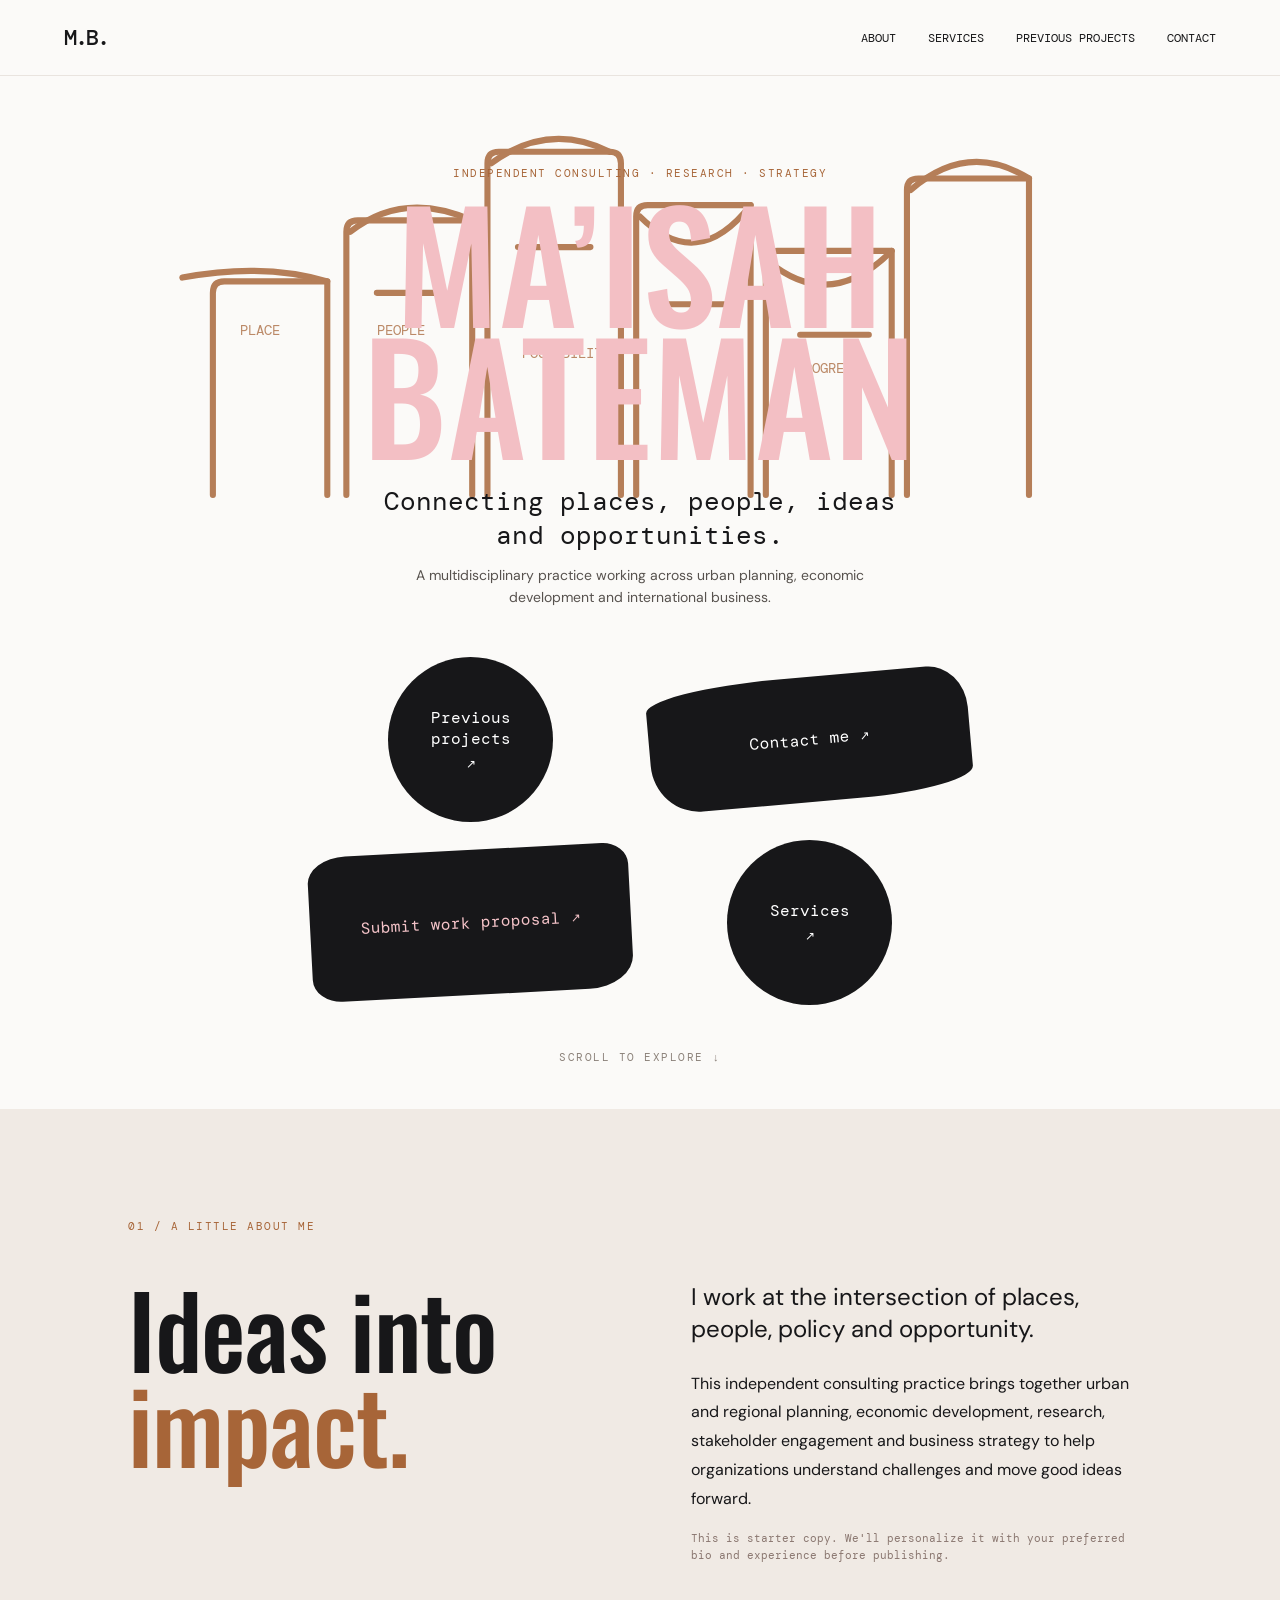
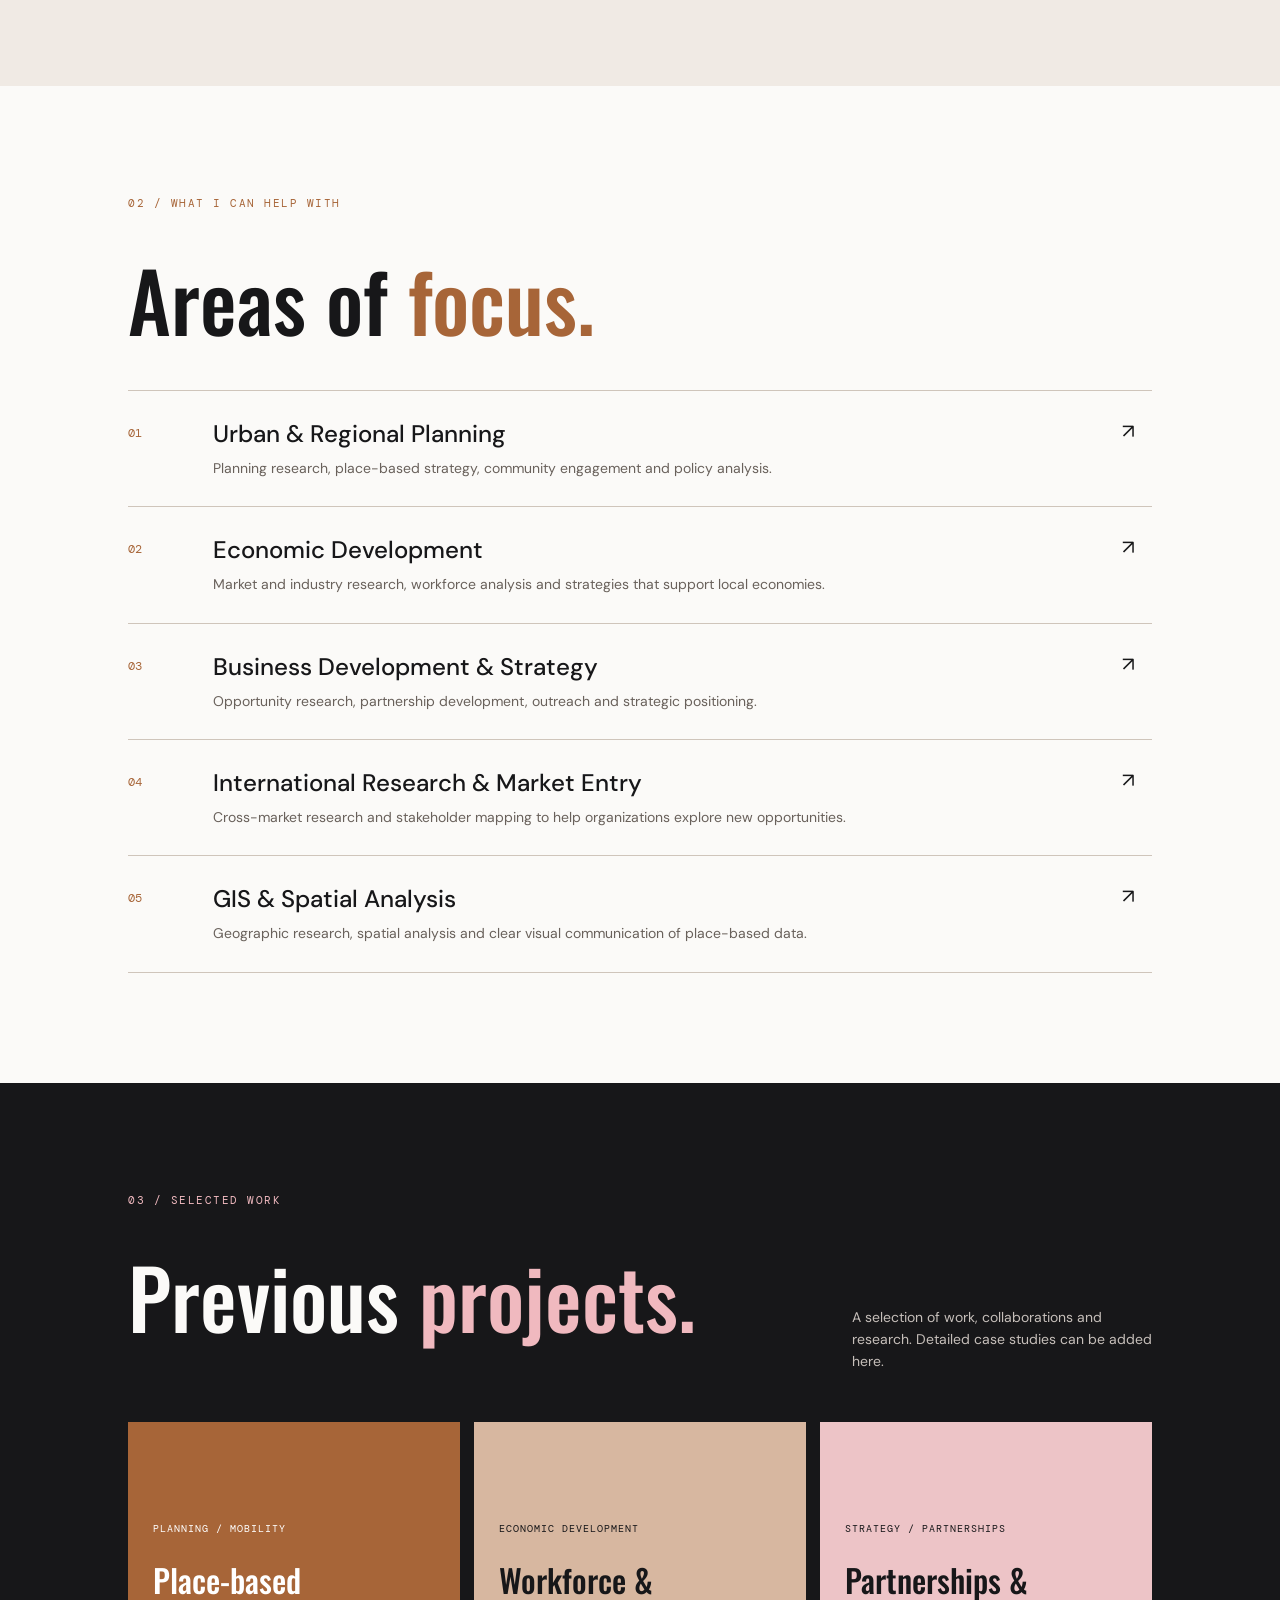
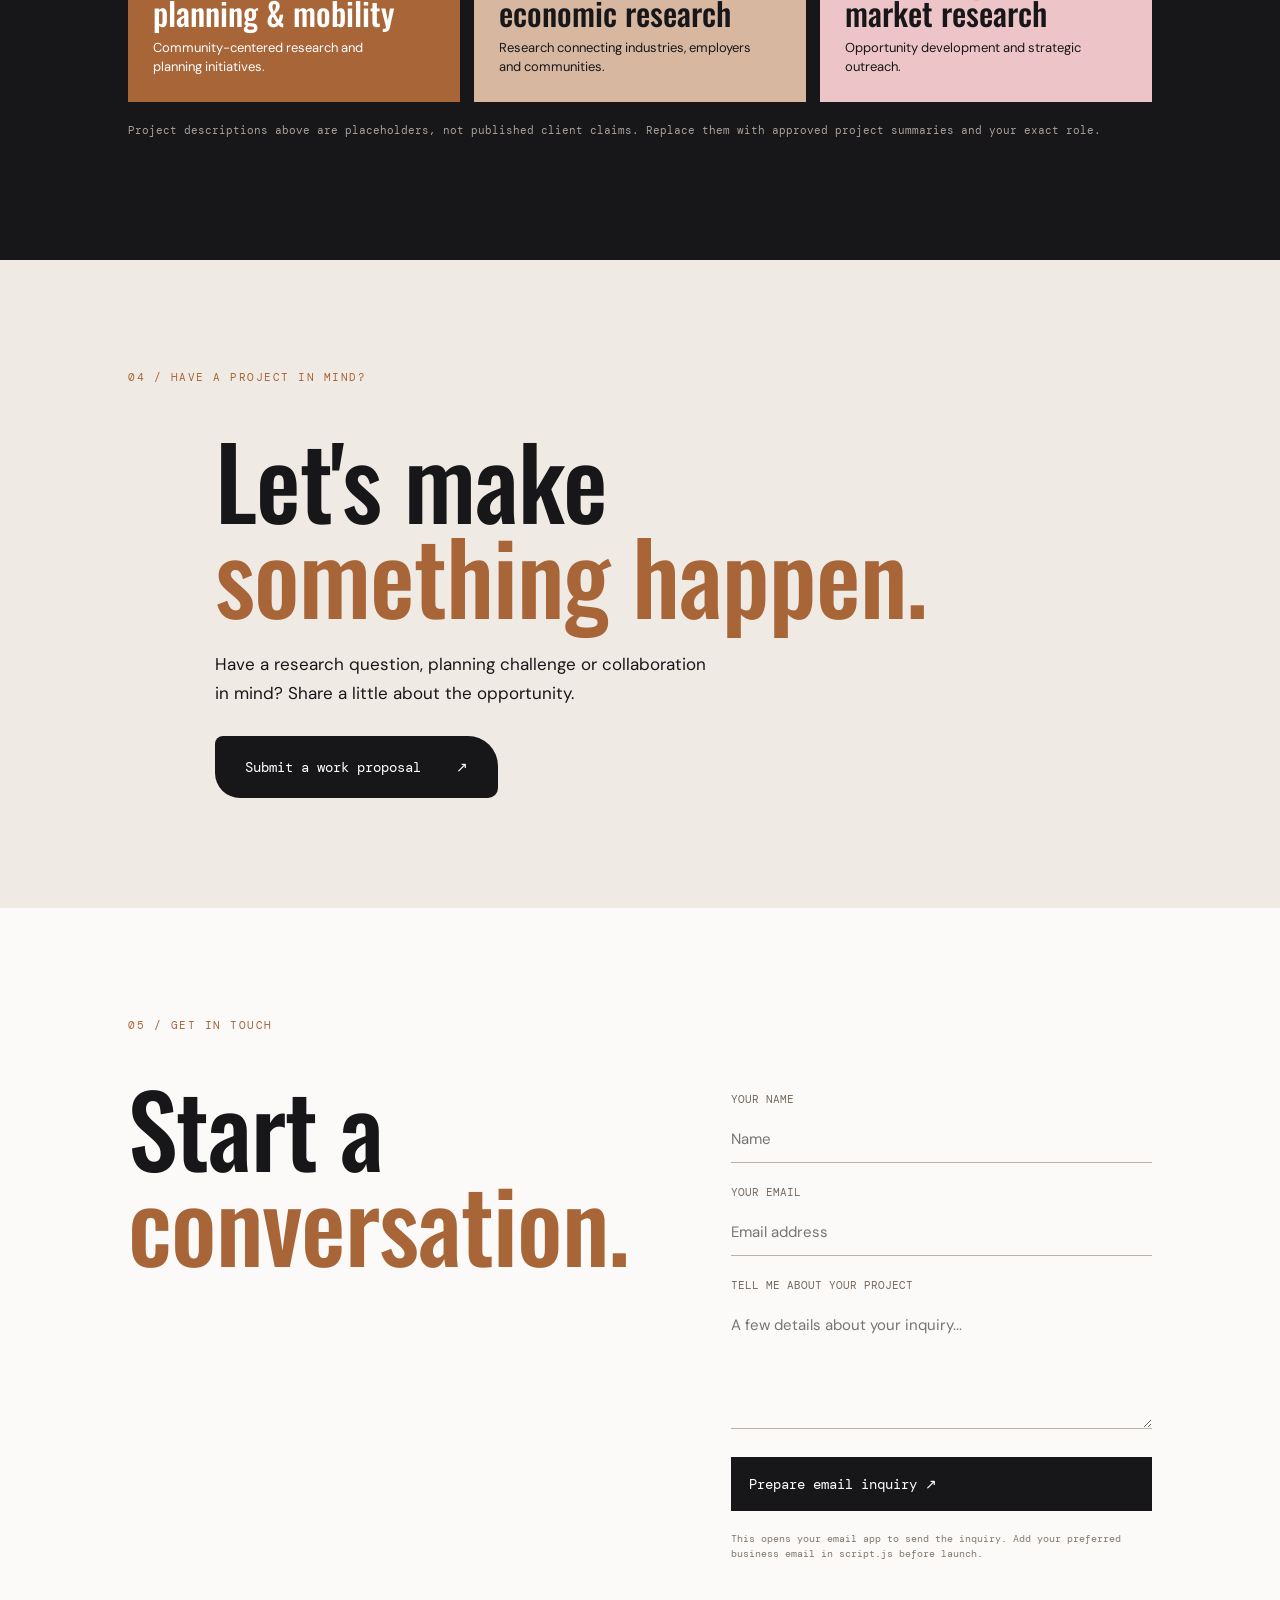
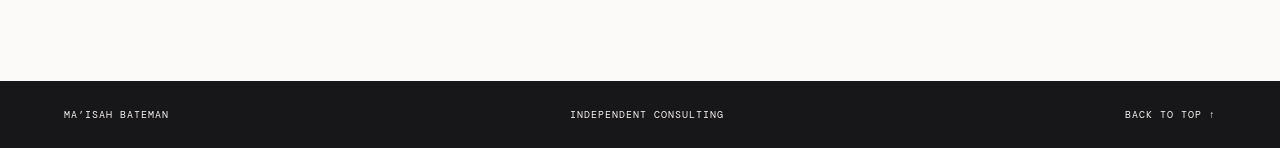
==== index.html @ 866687c5 "Add files via upload" ====
<!DOCTYPE html>
<html lang="en">
<head>
  <meta charset="UTF-8">
  <meta name="viewport" content="width=device-width, initial-scale=1.0">
  <meta name="description" content="Ma’isah Bateman — independent consulting in urban planning, economic development, business strategy, international research and GIS.">
  <title>Ma’isah Bateman | Independent Consulting</title>
  <link rel="preconnect" href="https://fonts.googleapis.com">
  <link rel="preconnect" href="https://fonts.gstatic.com" crossorigin>
  <link href="https://fonts.googleapis.com/css2?family=DM+Mono:wght@400;500&family=DM+Sans:wght@400;500;600;700&family=Oswald:wght@400;500;600&display=swap" rel="stylesheet">
  <link rel="stylesheet" href="style.css">
</head>
<body>
  <header class="topbar">
    <a class="wordmark" href="#home">M.B.</a>
    <button class="menu-toggle" aria-label="Toggle navigation" aria-expanded="false">MENU <span>＋</span></button>
    <nav class="nav-links" aria-label="Main navigation">
      <a href="#about">About</a>
      <a href="#services">Services</a>
      <a href="#projects">Previous projects</a>
      <a href="#contact">Contact</a>
    </nav>
  </header>

  <main>
    <section class="hero" id="home">
      <div class="hero-art" aria-hidden="true">
        <svg viewBox="0 0 1200 590" preserveAspectRatio="xMidYMid meet">
          <g fill="none" stroke="#A76538" stroke-width="8" stroke-linecap="round" stroke-linejoin="round">
            <path d="M40 510 L40 245 Q40 230 55 230 L190 230 L190 510"/>
            <path d="M215 510 L215 165 Q215 150 230 150 L380 150 L380 510"/>
            <path d="M400 510 L400 75 Q400 60 415 60 L560 60 Q575 60 575 75 L575 510"/>
            <path d="M595 510 L595 145 Q595 130 610 130 L745 130 L745 510"/>
            <path d="M765 510 L765 205 Q765 190 780 190 L930 190 L930 510"/>
            <path d="M950 510 L950 110 Q950 95 965 95 L1110 95 L1110 510"/>
            <path d="M0 225 Q105 205 190 230 M220 165 Q290 110 380 150 M405 75 Q480 20 560 60"/>
            <path d="M600 145 Q675 220 745 130 M770 205 Q850 270 930 190 M955 110 Q1030 45 1110 95"/>
            <path d="M255 245 L335 245 M440 185 L535 185 M630 260 L710 260 M810 300 L900 300"/>
          </g>
          <g fill="#A76538" font-family="DM Mono, monospace" font-size="18" opacity=".9">
            <text x="75" y="300">PLACE</text><text x="255" y="300">PEOPLE</text>
            <text x="445" y="330">POSSIBILITY</text><text x="805" y="350">PROGRESS</text>
          </g>
        </svg>
      </div>
      <div class="hero-copy">
        <p class="eyebrow">INDEPENDENT CONSULTING · RESEARCH · STRATEGY</p>
        <h1>MA’ISAH<br><span>BATEMAN</span></h1>
        <p class="bio-placeholder">Connecting places, people, ideas<br>and opportunities.</p>
        <p class="hero-note">A multidisciplinary practice working across urban planning, economic development and international business.</p>
      </div>
      <div class="hero-links">
        <a class="shape circle" href="#projects">Previous<br>projects <span>↗</span></a>
        <a class="shape pill" href="#contact">Contact me <span>↗</span></a>
        <a class="shape wide" href="#proposal">Submit work proposal <span>↗</span></a>
        <a class="shape circle circle-pink" href="#services">Services <span>↗</span></a>
      </div>
      <div class="scroll-cue">SCROLL TO EXPLORE ↓</div>
    </section>

    <section class="intro section" id="about">
      <p class="section-kicker">01 / A LITTLE ABOUT ME</p>
      <div class="intro-grid">
        <h2>Ideas into<br><em>impact.</em></h2>
        <div class="intro-text">
          <p class="large-copy">I work at the intersection of places, people, policy and opportunity.</p>
          <p>This independent consulting practice brings together urban and regional planning, economic development, research, stakeholder engagement and business strategy to help organizations understand challenges and move good ideas forward.</p>
          <p class="edit-note">This is starter copy. We'll personalize it with your preferred bio and experience before publishing.</p>
        </div>
      </div>
    </section>

    <section class="services section" id="services">
      <p class="section-kicker">02 / WHAT I CAN HELP WITH</p>
      <h2 class="section-title">Areas of <em>focus.</em></h2>
      <div class="service-list">
        <article><span>01</span><div><h3>Urban & Regional Planning</h3><p>Planning research, place-based strategy, community engagement and policy analysis.</p></div><b>↗</b></article>
        <article><span>02</span><div><h3>Economic Development</h3><p>Market and industry research, workforce analysis and strategies that support local economies.</p></div><b>↗</b></article>
        <article><span>03</span><div><h3>Business Development & Strategy</h3><p>Opportunity research, partnership development, outreach and strategic positioning.</p></div><b>↗</b></article>
        <article><span>04</span><div><h3>International Research & Market Entry</h3><p>Cross-market research and stakeholder mapping to help organizations explore new opportunities.</p></div><b>↗</b></article>
        <article><span>05</span><div><h3>GIS & Spatial Analysis</h3><p>Geographic research, spatial analysis and clear visual communication of place-based data.</p></div><b>↗</b></article>
      </div>
    </section>

    <section class="projects section" id="projects">
      <p class="section-kicker">03 / SELECTED WORK</p>
      <div class="projects-heading"><h2 class="section-title">Previous <em>projects.</em></h2><p>A selection of work, collaborations and research. Detailed case studies can be added here.</p></div>
      <div class="project-grid">
        <article class="project-card project-one"><span>PLANNING / MOBILITY</span><h3>Place-based<br>planning & mobility</h3><p>Community-centered research and planning initiatives.</p></article>
        <article class="project-card project-two"><span>ECONOMIC DEVELOPMENT</span><h3>Workforce &<br>economic research</h3><p>Research connecting industries, employers and communities.</p></article>
        <article class="project-card project-three"><span>STRATEGY / PARTNERSHIPS</span><h3>Partnerships &<br>market research</h3><p>Opportunity development and strategic outreach.</p></article>
      </div>
      <p class="edit-note">Project descriptions above are placeholders, not published client claims. Replace them with approved project summaries and your exact role.</p>
    </section>

    <section class="proposal section" id="proposal">
      <p class="section-kicker">04 / HAVE A PROJECT IN MIND?</p>
      <div class="proposal-inner">
        <h2>Let's make<br><em>something happen.</em></h2>
        <p>Have a research question, planning challenge or collaboration in mind? Share a little about the opportunity.</p>
        <a class="proposal-button" href="#contact">Submit a work proposal <span>↗</span></a>
      </div>
    </section>

    <section class="contact section" id="contact">
      <p class="section-kicker">05 / GET IN TOUCH</p>
      <div class="contact-grid">
        <h2>Start a<br><em>conversation.</em></h2>
        <form id="contact-form">
          <label for="name">Your name</label><input id="name" name="name" required placeholder="Name">
          <label for="email">Your email</label><input id="email" name="email" type="email" required placeholder="Email address">
          <label for="message">Tell me about your project</label><textarea id="message" name="message" rows="5" required placeholder="A few details about your inquiry..."></textarea>
          <button type="submit">Prepare email inquiry ↗</button>
          <p class="form-note">This opens your email app to send the inquiry. Add your preferred business email in script.js before launch.</p>
        </form>
      </div>
    </section>
  </main>

  <footer><a href="#home">MA’ISAH BATEMAN</a><span>INDEPENDENT CONSULTING</span><a href="#home">BACK TO TOP ↑</a></footer>
  <script src="script.js"></script>
</body>
</html>
---- style.css ----
*{box-sizing:border-box}html{scroll-behavior:smooth}body{margin:0;background:#fbfaf8;color:#171719;font-family:"DM Sans",sans-serif}a{color:inherit;text-decoration:none}.topbar{height:76px;padding:0 5vw;display:flex;align-items:center;justify-content:space-between;border-bottom:1px solid #e9e4df;background:#fbfaf8;position:sticky;top:0;z-index:10}.wordmark{font:500 22px "DM Mono",monospace;letter-spacing:-2px}.nav-links{display:flex;gap:32px;font:12px "DM Mono",monospace;text-transform:uppercase}.nav-links a:hover,footer a:hover{color:#a76538}.menu-toggle{display:none;background:none;border:0;font:12px "DM Mono",monospace}.hero{min-height:790px;padding:65px 7vw 45px;position:relative;overflow:hidden;display:flex;flex-direction:column;justify-content:flex-start}.hero-art{position:absolute;inset:30px 0 auto;height:450px;opacity:.83;pointer-events:none}.hero-art svg{width:100%;height:100%}.hero-copy{position:relative;z-index:1;text-align:center;margin:0 auto;width:min(850px,100%)}.eyebrow,.section-kicker,.scroll-cue{font:11px "DM Mono",monospace;letter-spacing:1.5px}.eyebrow{color:#a76538;margin:25px 0 14px}.hero h1{font:500 clamp(65px,12vw,150px)/.88 Oswald,sans-serif;letter-spacing:1px;margin:0;color:#f3bfc4}.hero h1 span{color:#f3bfc4}.bio-placeholder{font:clamp(18px,2.5vw,26px) "DM Mono",monospace;margin:26px 0 12px}.hero-note{font-size:14px;line-height:1.6;max-width:470px;margin:0 auto;color:#57524e}.hero-links{position:relative;z-index:2;display:grid;grid-template-columns:1fr 1fr;gap:18px;max-width:660px;width:100%;margin:48px auto 0;align-items:center}.shape{background:#171719;color:white;display:flex;align-items:center;justify-content:center;text-align:center;font:16px "DM Mono",monospace;transition:transform .2s,background .2s;position:relative;min-height:125px}.shape:hover{transform:rotate(-2deg) scale(1.025);background:#a76538}.shape span{font-size:12px;margin-left:10px}.circle{width:165px;height:165px;border-radius:50%;justify-self:center;flex-direction:column;gap:7px}.circle span{margin:0}.pill{border-radius:42% 12% 35% 15% / 18% 35% 18% 40%;transform:rotate(-5deg)}.wide{border-radius:12% 8% 14% 9% / 18% 15% 22% 16%;min-height:145px;transform:rotate(-3deg);color:#f4c3c8}.circle-pink{background:#171719}.scroll-cue{text-align:center;margin-top:45px;color:#8b8179}.section{padding:110px 10vw}.section-kicker{color:#a76538;margin:0 0 48px}.intro{background:#f0eae4}.intro-grid,.contact-grid{display:grid;grid-template-columns:1fr 1fr;gap:8vw}.intro h2,.contact h2,.proposal h2{font:500 clamp(54px,8vw,100px)/.95 Oswald,sans-serif;margin:0;letter-spacing:-1px}.intro h2 em,.section-title em,.proposal h2 em,.contact h2 em{font-style:normal;color:#a76538}.intro-text{max-width:520px;font-size:16px;line-height:1.8}.large-copy{font:24px/1.35 "DM Sans",sans-serif;margin-top:0}.edit-note{font:11px/1.6 "DM Mono",monospace;color:#8a7770}.section-title{font:500 clamp(48px,7vw,82px)/1 Oswald,sans-serif;margin:0 0 50px}.service-list{border-top:1px solid #cfc5bb}.service-list article{display:grid;grid-template-columns:60px 1fr 30px;gap:25px;align-items:start;padding:27px 0;border-bottom:1px solid #cfc5bb}.service-list article>span{font:12px "DM Mono",monospace;color:#a76538;padding-top:7px}.service-list h3{font:500 24px "DM Sans",sans-serif;margin:0 0 8px}.service-list p{font-size:14px;line-height:1.6;color:#69615b;margin:0;max-width:650px}.service-list b{font-weight:400;font-size:20px}.projects{background:#171719;color:#fbfaf8}.projects .section-kicker{color:#f0b9bf}.projects-heading{display:flex;justify-content:space-between;gap:30px;align-items:end}.projects-heading p{max-width:300px;color:#c6bfba;font-size:14px;line-height:1.6}.projects .section-title em{color:#f0b9bf}.project-grid{display:grid;grid-template-columns:repeat(3,1fr);gap:14px;margin-top:35px}.project-card{min-height:280px;padding:25px;display:flex;flex-direction:column;justify-content:flex-end;background:#a76538;color:white}.project-two{background:#d7b7a0;color:#171719}.project-three{background:#edc4c7;color:#171719}.project-card span{font:10px "DM Mono",monospace;letter-spacing:1px}.project-card h3{font:500 32px/1.05 Oswald,sans-serif;margin:28px 0 8px}.project-card p{font-size:13px;line-height:1.5;margin:0;max-width:260px}.projects .edit-note{color:#aaa19b;margin-top:20px}.proposal{background:#f0eae4}.proposal-inner{max-width:850px;margin:auto}.proposal-inner>p{font-size:17px;line-height:1.7;max-width:500px;margin:28px 0}.proposal-button{display:inline-flex;gap:35px;align-items:center;padding:22px 30px;background:#171719;color:white;border-radius:8px 30px 10px 25px;font:14px "DM Mono",monospace}.proposal-button:hover{background:#a76538}.contact-grid form{display:flex;flex-direction:column;gap:10px}.contact label{font:11px "DM Mono",monospace;text-transform:uppercase;margin-top:12px;color:#76685e}.contact input,.contact textarea{width:100%;border:0;border-bottom:1px solid #bdb2a8;background:transparent;padding:13px 0;font:15px "DM Sans",sans-serif;outline:none;resize:vertical}.contact input:focus,.contact textarea:focus{border-color:#a76538}.contact form button{margin-top:18px;padding:18px;background:#171719;color:white;border:0;text-align:left;font:14px "DM Mono",monospace;cursor:pointer}.contact form button:hover{background:#a76538}.form-note{font:10px/1.5 "DM Mono",monospace;color:#82766e}footer{padding:27px 5vw;background:#171719;color:#f7f3ef;display:flex;justify-content:space-between;gap:15px;font:10px "DM Mono",monospace;letter-spacing:1px}
@media(max-width:700px){.topbar{height:64px}.menu-toggle{display:block}.nav-links{display:none;position:absolute;top:64px;left:0;right:0;padding:22px 6vw;background:#fbfaf8;flex-direction:column;gap:20px;border-bottom:1px solid #e9e4df}.nav-links.open{display:flex}.hero{min-height:760px;padding:48px 6vw 35px}.hero-art{top:55px;height:330px;opacity:.65}.eyebrow{font-size:9px}.hero h1{font-size:clamp(62px,16vw,105px)}.hero-note{font-size:12px;max-width:330px}.hero-links{gap:12px;margin-top:55px}.shape{font-size:12px;min-height:105px}.circle{width:125px;height:125px}.wide{min-height:120px}.section{padding:78px 7vw}.section-kicker{margin-bottom:35px}.intro-grid,.contact-grid{grid-template-columns:1fr;gap:35px}.intro h2,.contact h2,.proposal h2{font-size:65px}.projects-heading{display:block}.projects-heading p{margin-top:-25px}.project-grid{grid-template-columns:1fr}.project-card{min-height:220px}.service-list article{grid-template-columns:32px 1fr 20px;gap:12px}.service-list h3{font-size:19px}.service-list p{font-size:13px}footer{flex-wrap:wrap;font-size:9px}}
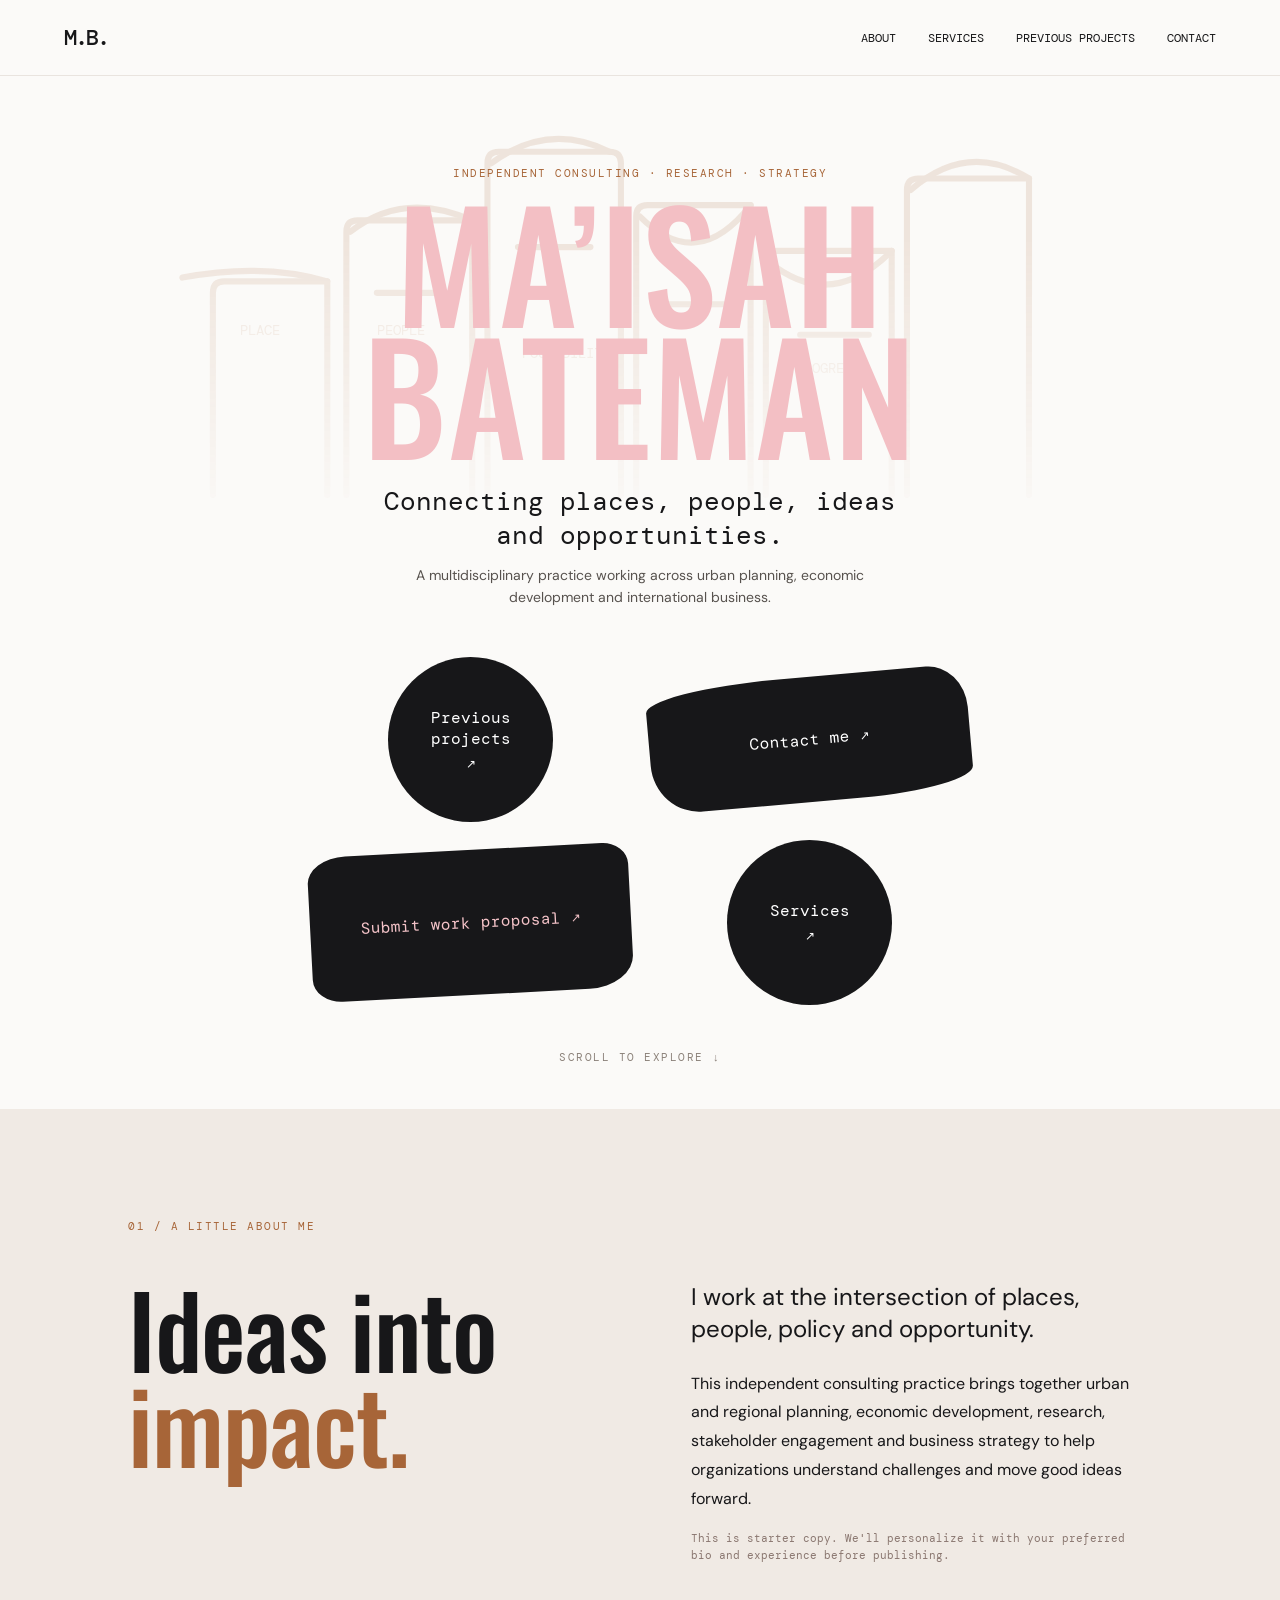
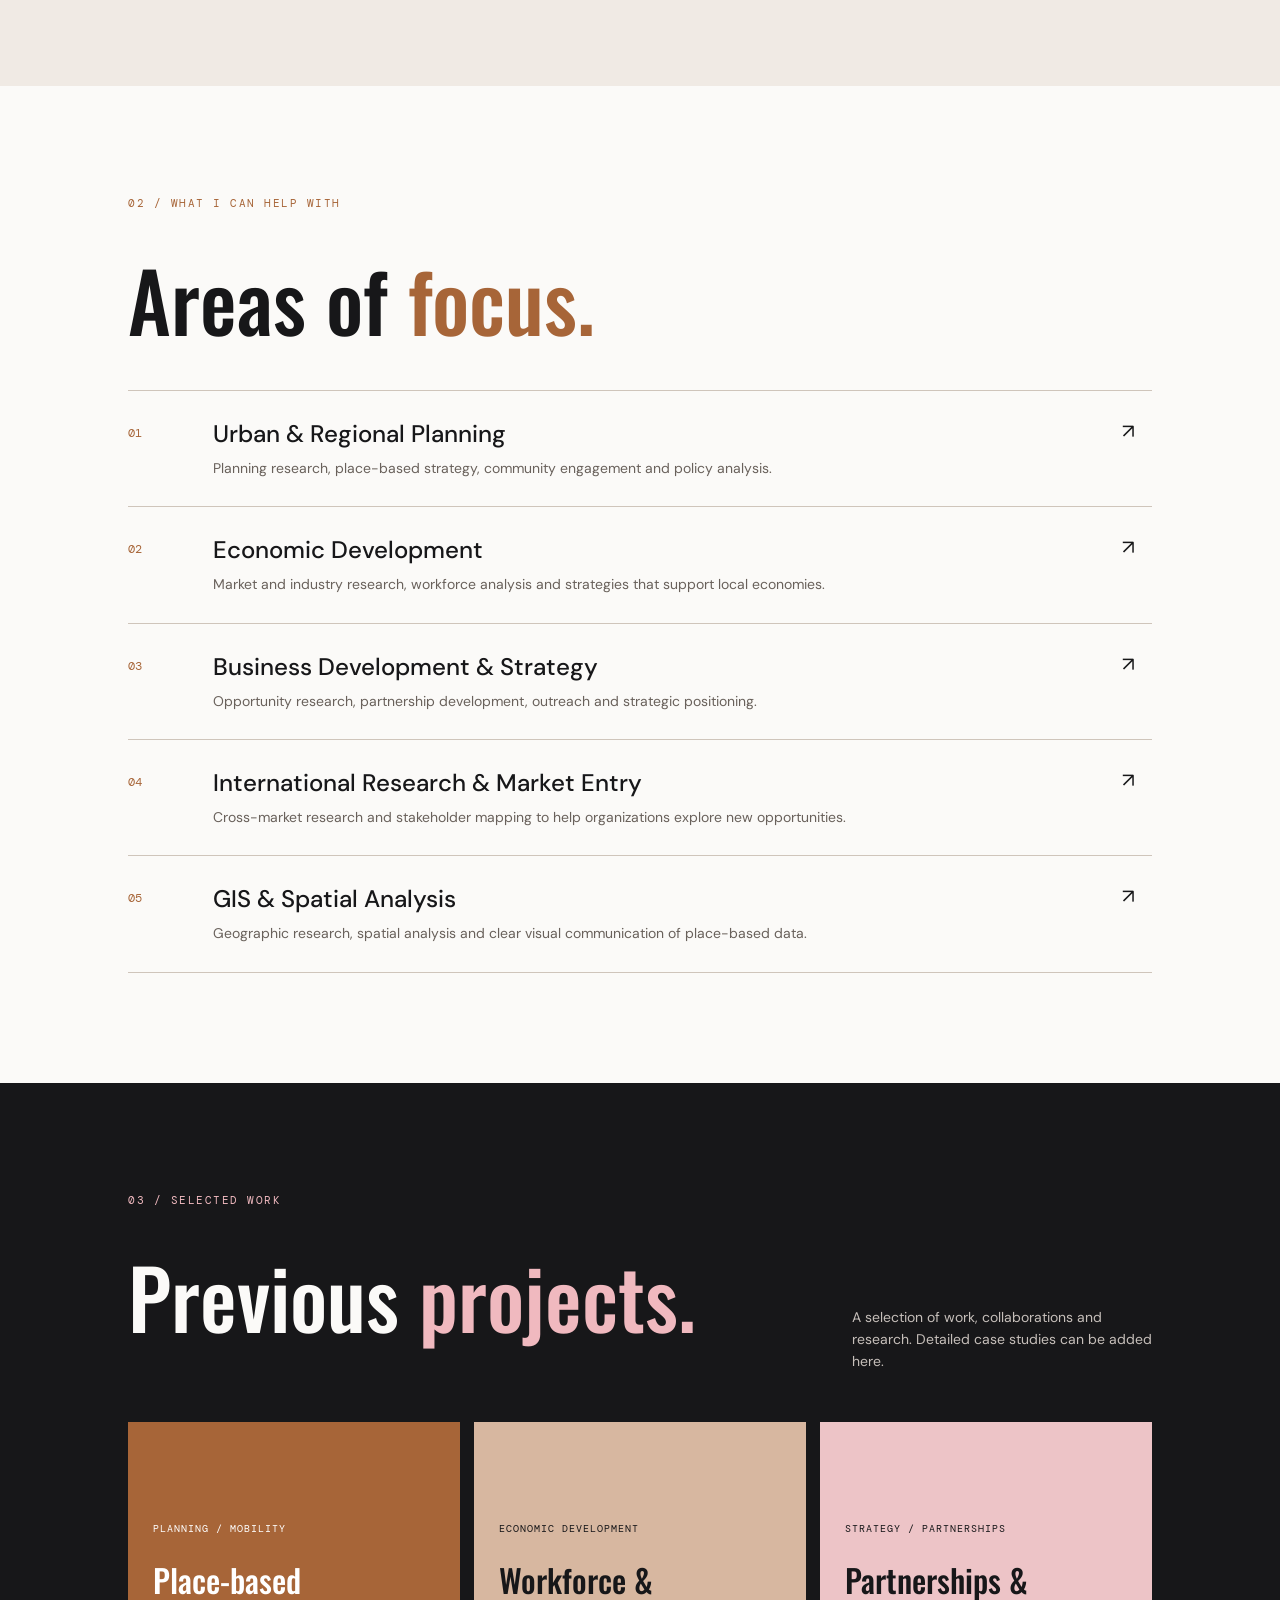
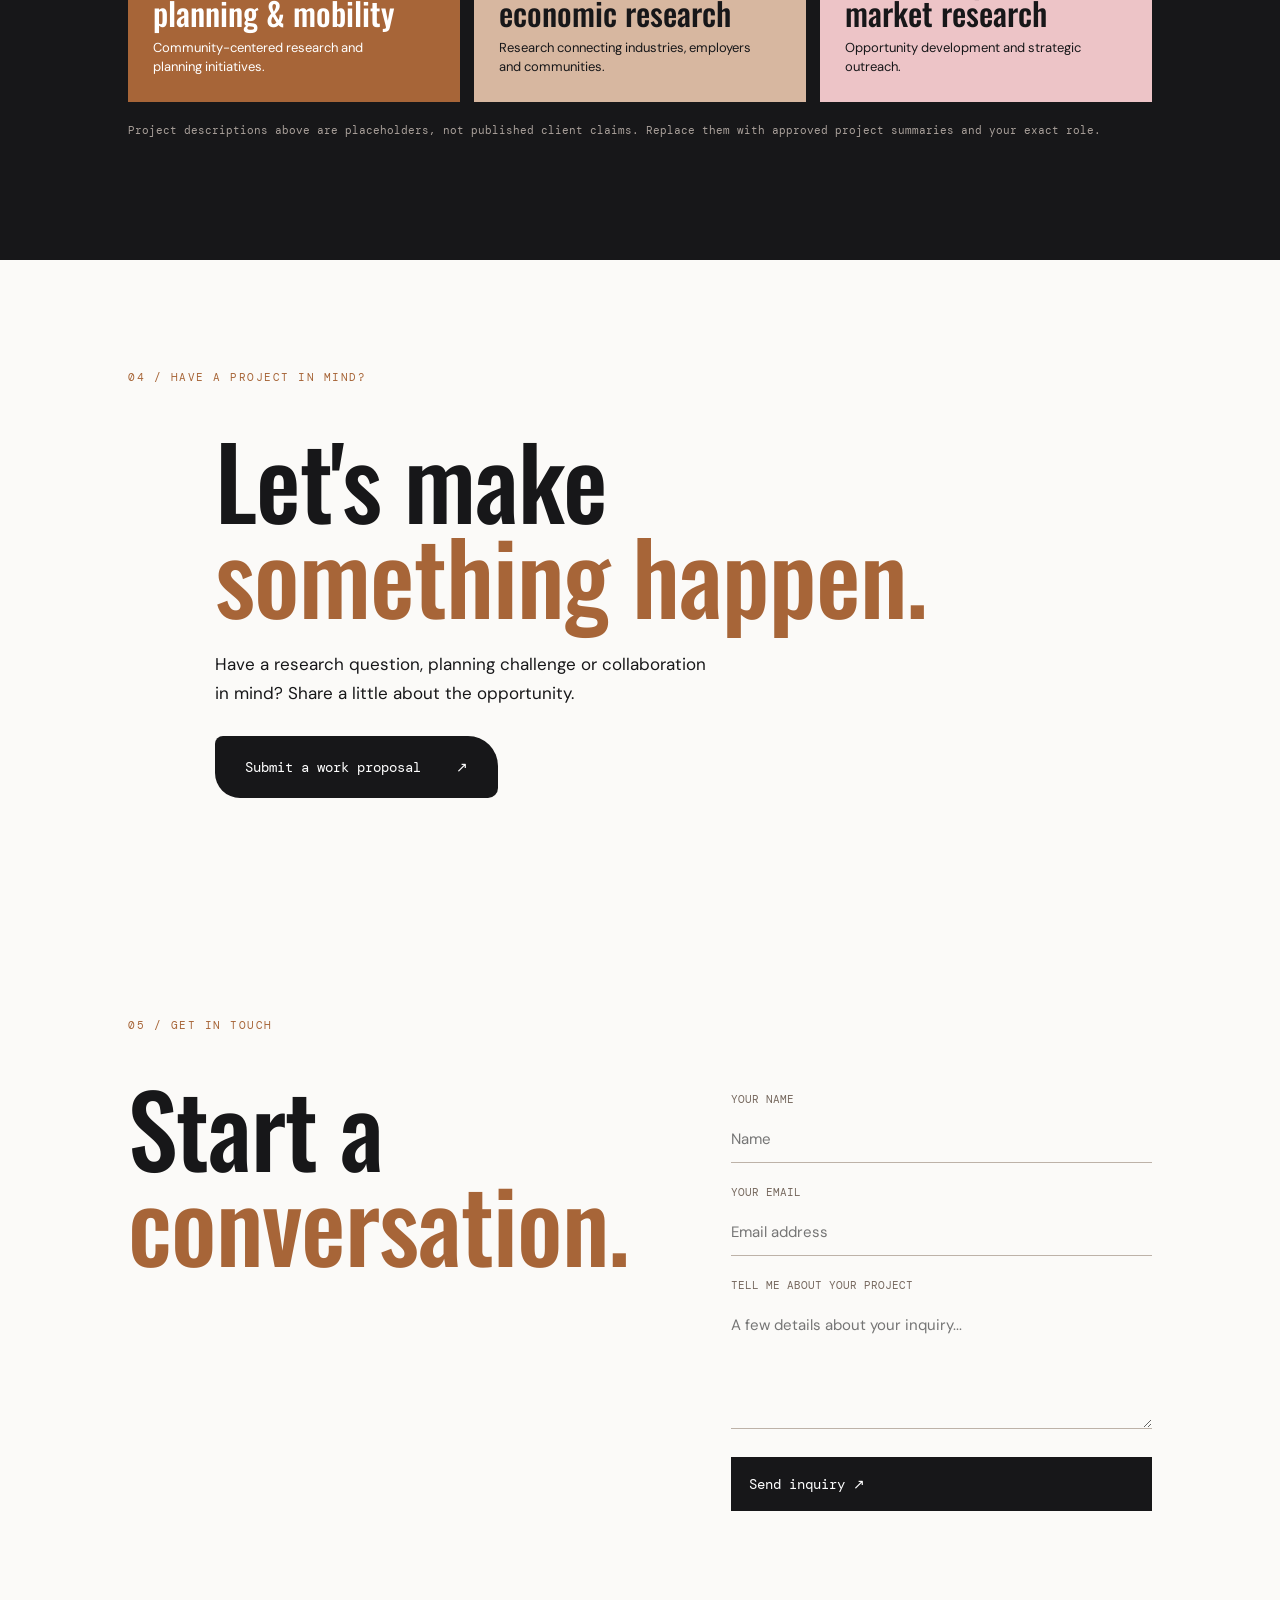
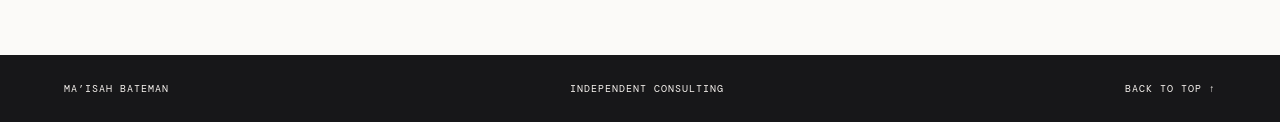
==== commit b3e21198: "Add files via upload" ====
--- a/index.html
+++ b/index.html
@@ -3,7 +3,7 @@
 <head>
   <meta charset="UTF-8">
   <meta name="viewport" content="width=device-width, initial-scale=1.0">
-  <meta name="description" content="Ma’isah Bateman — independent consulting in urban planning, economic development, business strategy, international research and GIS.">
+  <meta name="description" content="Ma’isah Bateman, independent consulting in urban planning, economic development, business strategy, international research and GIS.">
   <title>Ma’isah Bateman | Independent Consulting</title>
   <link rel="preconnect" href="https://fonts.googleapis.com">
   <link rel="preconnect" href="https://fonts.gstatic.com" crossorigin>
@@ -46,7 +46,7 @@
       <div class="hero-copy">
         <p class="eyebrow">INDEPENDENT CONSULTING · RESEARCH · STRATEGY</p>
         <h1>MA’ISAH<br><span>BATEMAN</span></h1>
-        <p class="bio-placeholder">Connecting places, people, ideas<br>and opportunities.</p>
+        <p class="hero-tagline">Connecting places, people, ideas<br>and opportunities.</p>
         <p class="hero-note">A multidisciplinary practice working across urban planning, economic development and international business.</p>
       </div>
       <div class="hero-links">
@@ -66,7 +66,7 @@
           <p class="large-copy">I work at the intersection of places, people, policy and opportunity.</p>
           <p>This independent consulting practice brings together urban and regional planning, economic development, research, stakeholder engagement and business strategy to help organizations understand challenges and move good ideas forward.</p>
           <p class="edit-note">This is starter copy. We'll personalize it with your preferred bio and experience before publishing.</p>
-        </div>
+                  </div>
       </div>
     </section>
 
@@ -110,8 +110,8 @@
           <label for="name">Your name</label><input id="name" name="name" required placeholder="Name">
           <label for="email">Your email</label><input id="email" name="email" type="email" required placeholder="Email address">
           <label for="message">Tell me about your project</label><textarea id="message" name="message" rows="5" required placeholder="A few details about your inquiry..."></textarea>
-          <button type="submit">Prepare email inquiry ↗</button>
-          <p class="form-note">This opens your email app to send the inquiry. Add your preferred business email in script.js before launch.</p>
+          <button type="submit">Send inquiry ↗</button>
+          <p class="form-status" id="form-status" role="status" aria-live="polite"></p>
         </form>
       </div>
     </section>
--- a/style.css
+++ b/style.css
@@ -1,2 +1,3 @@
-*{box-sizing:border-box}html{scroll-behavior:smooth}body{margin:0;background:#fbfaf8;color:#171719;font-family:"DM Sans",sans-serif}a{color:inherit;text-decoration:none}.topbar{height:76px;padding:0 5vw;display:flex;align-items:center;justify-content:space-between;border-bottom:1px solid #e9e4df;background:#fbfaf8;position:sticky;top:0;z-index:10}.wordmark{font:500 22px "DM Mono",monospace;letter-spacing:-2px}.nav-links{display:flex;gap:32px;font:12px "DM Mono",monospace;text-transform:uppercase}.nav-links a:hover,footer a:hover{color:#a76538}.menu-toggle{display:none;background:none;border:0;font:12px "DM Mono",monospace}.hero{min-height:790px;padding:65px 7vw 45px;position:relative;overflow:hidden;display:flex;flex-direction:column;justify-content:flex-start}.hero-art{position:absolute;inset:30px 0 auto;height:450px;opacity:.83;pointer-events:none}.hero-art svg{width:100%;height:100%}.hero-copy{position:relative;z-index:1;text-align:center;margin:0 auto;width:min(850px,100%)}.eyebrow,.section-kicker,.scroll-cue{font:11px "DM Mono",monospace;letter-spacing:1.5px}.eyebrow{color:#a76538;margin:25px 0 14px}.hero h1{font:500 clamp(65px,12vw,150px)/.88 Oswald,sans-serif;letter-spacing:1px;margin:0;color:#f3bfc4}.hero h1 span{color:#f3bfc4}.bio-placeholder{font:clamp(18px,2.5vw,26px) "DM Mono",monospace;margin:26px 0 12px}.hero-note{font-size:14px;line-height:1.6;max-width:470px;margin:0 auto;color:#57524e}.hero-links{position:relative;z-index:2;display:grid;grid-template-columns:1fr 1fr;gap:18px;max-width:660px;width:100%;margin:48px auto 0;align-items:center}.shape{background:#171719;color:white;display:flex;align-items:center;justify-content:center;text-align:center;font:16px "DM Mono",monospace;transition:transform .2s,background .2s;position:relative;min-height:125px}.shape:hover{transform:rotate(-2deg) scale(1.025);background:#a76538}.shape span{font-size:12px;margin-left:10px}.circle{width:165px;height:165px;border-radius:50%;justify-self:center;flex-direction:column;gap:7px}.circle span{margin:0}.pill{border-radius:42% 12% 35% 15% / 18% 35% 18% 40%;transform:rotate(-5deg)}.wide{border-radius:12% 8% 14% 9% / 18% 15% 22% 16%;min-height:145px;transform:rotate(-3deg);color:#f4c3c8}.circle-pink{background:#171719}.scroll-cue{text-align:center;margin-top:45px;color:#8b8179}.section{padding:110px 10vw}.section-kicker{color:#a76538;margin:0 0 48px}.intro{background:#f0eae4}.intro-grid,.contact-grid{display:grid;grid-template-columns:1fr 1fr;gap:8vw}.intro h2,.contact h2,.proposal h2{font:500 clamp(54px,8vw,100px)/.95 Oswald,sans-serif;margin:0;letter-spacing:-1px}.intro h2 em,.section-title em,.proposal h2 em,.contact h2 em{font-style:normal;color:#a76538}.intro-text{max-width:520px;font-size:16px;line-height:1.8}.large-copy{font:24px/1.35 "DM Sans",sans-serif;margin-top:0}.edit-note{font:11px/1.6 "DM Mono",monospace;color:#8a7770}.section-title{font:500 clamp(48px,7vw,82px)/1 Oswald,sans-serif;margin:0 0 50px}.service-list{border-top:1px solid #cfc5bb}.service-list article{display:grid;grid-template-columns:60px 1fr 30px;gap:25px;align-items:start;padding:27px 0;border-bottom:1px solid #cfc5bb}.service-list article>span{font:12px "DM Mono",monospace;color:#a76538;padding-top:7px}.service-list h3{font:500 24px "DM Sans",sans-serif;margin:0 0 8px}.service-list p{font-size:14px;line-height:1.6;color:#69615b;margin:0;max-width:650px}.service-list b{font-weight:400;font-size:20px}.projects{background:#171719;color:#fbfaf8}.projects .section-kicker{color:#f0b9bf}.projects-heading{display:flex;justify-content:space-between;gap:30px;align-items:end}.projects-heading p{max-width:300px;color:#c6bfba;font-size:14px;line-height:1.6}.projects .section-title em{color:#f0b9bf}.project-grid{display:grid;grid-template-columns:repeat(3,1fr);gap:14px;margin-top:35px}.project-card{min-height:280px;padding:25px;display:flex;flex-direction:column;justify-content:flex-end;background:#a76538;color:white}.project-two{background:#d7b7a0;color:#171719}.project-three{background:#edc4c7;color:#171719}.project-card span{font:10px "DM Mono",monospace;letter-spacing:1px}.project-card h3{font:500 32px/1.05 Oswald,sans-serif;margin:28px 0 8px}.project-card p{font-size:13px;line-height:1.5;margin:0;max-width:260px}.projects .edit-note{color:#aaa19b;margin-top:20px}.proposal{background:#f0eae4}.proposal-inner{max-width:850px;margin:auto}.proposal-inner>p{font-size:17px;line-height:1.7;max-width:500px;margin:28px 0}.proposal-button{display:inline-flex;gap:35px;align-items:center;padding:22px 30px;background:#171719;color:white;border-radius:8px 30px 10px 25px;font:14px "DM Mono",monospace}.proposal-button:hover{background:#a76538}.contact-grid form{display:flex;flex-direction:column;gap:10px}.contact label{font:11px "DM Mono",monospace;text-transform:uppercase;margin-top:12px;color:#76685e}.contact input,.contact textarea{width:100%;border:0;border-bottom:1px solid #bdb2a8;background:transparent;padding:13px 0;font:15px "DM Sans",sans-serif;outline:none;resize:vertical}.contact input:focus,.contact textarea:focus{border-color:#a76538}.contact form button{margin-top:18px;padding:18px;background:#171719;color:white;border:0;text-align:left;font:14px "DM Mono",monospace;cursor:pointer}.contact form button:hover{background:#a76538}.form-note{font:10px/1.5 "DM Mono",monospace;color:#82766e}footer{padding:27px 5vw;background:#171719;color:#f7f3ef;display:flex;justify-content:space-between;gap:15px;font:10px "DM Mono",monospace;letter-spacing:1px}
+*{box-sizing:border-box}html{scroll-behavior:smooth}body{margin:0;background:#fbfaf8;color:#171719;font-family:"DM Sans",sans-serif}a{color:inherit;text-decoration:none}.topbar{height:76px;padding:0 5vw;display:flex;align-items:center;justify-content:space-between;border-bottom:1px solid #e9e4df;background:#fbfaf8;position:sticky;top:0;z-index:10}.wordmark{font:500 22px "DM Mono",monospace;letter-spacing:-2px}.nav-links{display:flex;gap:32px;font:12px "DM Mono",monospace;text-transform:uppercase}.nav-links a:hover,footer a:hover{color:#a76538}.menu-toggle{display:none;background:none;border:0;font:12px "DM Mono",monospace}.hero{min-height:790px;padding:65px 7vw 45px;position:relative;overflow:hidden;display:flex;flex-direction:column;justify-content:flex-start}.hero-art{position:absolute;inset:30px 0 auto;height:450px;opacity:.14;pointer-events:none;-webkit-mask-image:linear-gradient(to bottom,#000 30%,transparent 95%);mask-image:linear-gradient(to bottom,#000 30%,transparent 95%)}.hero-art svg{width:100%;height:100%}.hero-copy{position:relative;z-index:1;text-align:center;margin:0 auto;width:min(850px,100%)}.eyebrow,.section-kicker,.scroll-cue{font:11px "DM Mono",monospace;letter-spacing:1.5px}.eyebrow{color:#a76538;margin:25px 0 14px}.hero h1{font:500 clamp(65px,12vw,150px)/.88 Oswald,sans-serif;letter-spacing:1px;margin:0;color:#f3bfc4}.hero h1 span{color:#f3bfc4}.hero-tagline{font:clamp(18px,2.5vw,26px) "DM Mono",monospace;margin:26px 0 12px}.hero-note{font-size:14px;line-height:1.6;max-width:470px;margin:0 auto;color:#57524e}.hero-links{position:relative;z-index:2;display:grid;grid-template-columns:1fr 1fr;gap:18px;max-width:660px;width:100%;margin:48px auto 0;align-items:center}.shape{background:#171719;color:white;display:flex;align-items:center;justify-content:center;text-align:center;font:16px "DM Mono",monospace;transition:transform .2s,background .2s;position:relative;min-height:125px}.shape:hover{transform:rotate(-2deg) scale(1.025);background:#a76538}.shape span{font-size:12px;margin-left:10px}.circle{width:165px;height:165px;border-radius:50%;justify-self:center;flex-direction:column;gap:7px}.circle span{margin:0}.pill{border-radius:42% 12% 35% 15% / 18% 35% 18% 40%;transform:rotate(-5deg)}.wide{border-radius:12% 8% 14% 9% / 18% 15% 22% 16%;min-height:145px;transform:rotate(-3deg);color:#f4c3c8}.circle-pink{background:#171719}.scroll-cue{text-align:center;margin-top:45px;color:#8b8179}.section{padding:110px 10vw}.section-kicker{color:#a76538;margin:0 0 48px}.intro{background:#f0eae4}.intro-grid,.contact-grid{display:grid;grid-template-columns:1fr 1fr;gap:8vw}.intro h2,.contact h2,.proposal h2{font:500 clamp(54px,8vw,100px)/.95 Oswald,sans-serif;margin:0;letter-spacing:-1px}.intro h2 em,.section-title em,.proposal h2 em,.contact h2 em{font-style:normal;color:#a76538}.intro-text{max-width:520px;font-size:16px;line-height:1.8}.large-copy{font:24px/1.35 "DM Sans",sans-serif;margin-top:0}.section-title{font:500 clamp(48px,7vw,82px)/1 Oswald,sans-serif;margin:0 0 50px}.service-list{border-top:1px solid #cfc5bb}.service-list article{display:grid;grid-template-columns:60px 1fr 30px;gap:25px;align-items:start;padding:27px 0;border-bottom:1px solid #cfc5bb}.service-list article>span{font:12px "DM Mono",monospace;color:#a76538;padding-top:7px}.service-list h3{font:500 24px "DM Sans",sans-serif;margin:0 0 8px}.service-list p{font-size:14px;line-height:1.6;color:#69615b;margin:0;max-width:650px}.service-list b{font-weight:400;font-size:20px}.projects{background:#171719;color:#fbfaf8}.projects .section-kicker{color:#f0b9bf}.projects-heading{display:flex;justify-content:space-between;gap:30px;align-items:end}.projects-heading p{max-width:300px;color:#c6bfba;font-size:14px;line-height:1.6}.projects .section-title em{color:#f0b9bf}.project-grid{display:grid;grid-template-columns:repeat(3,1fr);gap:14px;margin-top:35px}.project-card{min-height:280px;padding:25px;display:flex;flex-direction:column;justify-content:flex-end;background:#a76538;color:white}.project-two{background:#d7b7a0;color:#171719}.project-three{background:#edc4c7;color:#171719}.project-card span{font:10px "DM Mono",monospace;letter-spacing:1px}.project-card h3{font:500 32px/1.05 Oswald,sans-serif;margin:28px 0 8px}.project-card p{font-size:13px;line-height:1.5;margin:0;max-width:260px}.projects .proposal{background:#f0eae4}.proposal-inner{max-width:850px;margin:auto}.proposal-inner>p{font-size:17px;line-height:1.7;max-width:500px;margin:28px 0}.proposal-button{display:inline-flex;gap:35px;align-items:center;padding:22px 30px;background:#171719;color:white;border-radius:8px 30px 10px 25px;font:14px "DM Mono",monospace}.proposal-button:hover{background:#a76538}.contact-grid form{display:flex;flex-direction:column;gap:10px}.contact label{font:11px "DM Mono",monospace;text-transform:uppercase;margin-top:12px;color:#76685e}.contact input,.contact textarea{width:100%;border:0;border-bottom:1px solid #bdb2a8;background:transparent;padding:13px 0;font:15px "DM Sans",sans-serif;outline:none;resize:vertical}.contact input:focus,.contact textarea:focus{border-color:#a76538}.contact form button{margin-top:18px;padding:18px;background:#171719;color:white;border:0;text-align:left;font:14px "DM Mono",monospace;cursor:pointer}.contact form button:hover{background:#a76538}.form-status{font:11px/1.5 "DM Mono",monospace;color:#a76538;min-height:18px;margin:6px 0 0}footer{padding:27px 5vw;background:#171719;color:#f7f3ef;display:flex;justify-content:space-between;gap:15px;font:10px "DM Mono",monospace;letter-spacing:1px}
 @media(max-width:700px){.topbar{height:64px}.menu-toggle{display:block}.nav-links{display:none;position:absolute;top:64px;left:0;right:0;padding:22px 6vw;background:#fbfaf8;flex-direction:column;gap:20px;border-bottom:1px solid #e9e4df}.nav-links.open{display:flex}.hero{min-height:760px;padding:48px 6vw 35px}.hero-art{top:55px;height:330px;opacity:.65}.eyebrow{font-size:9px}.hero h1{font-size:clamp(62px,16vw,105px)}.hero-note{font-size:12px;max-width:330px}.hero-links{gap:12px;margin-top:55px}.shape{font-size:12px;min-height:105px}.circle{width:125px;height:125px}.wide{min-height:120px}.section{padding:78px 7vw}.section-kicker{margin-bottom:35px}.intro-grid,.contact-grid{grid-template-columns:1fr;gap:35px}.intro h2,.contact h2,.proposal h2{font-size:65px}.projects-heading{display:block}.projects-heading p{margin-top:-25px}.project-grid{grid-template-columns:1fr}.project-card{min-height:220px}.service-list article{grid-template-columns:32px 1fr 20px;gap:12px}.service-list h3{font-size:19px}.service-list p{font-size:13px}footer{flex-wrap:wrap;font-size:9px}}
+.edit-note{font:11px/1.6 "DM Mono",monospace;color:#8a7770}.projects .edit-note{color:#aaa19b;margin-top:20px}
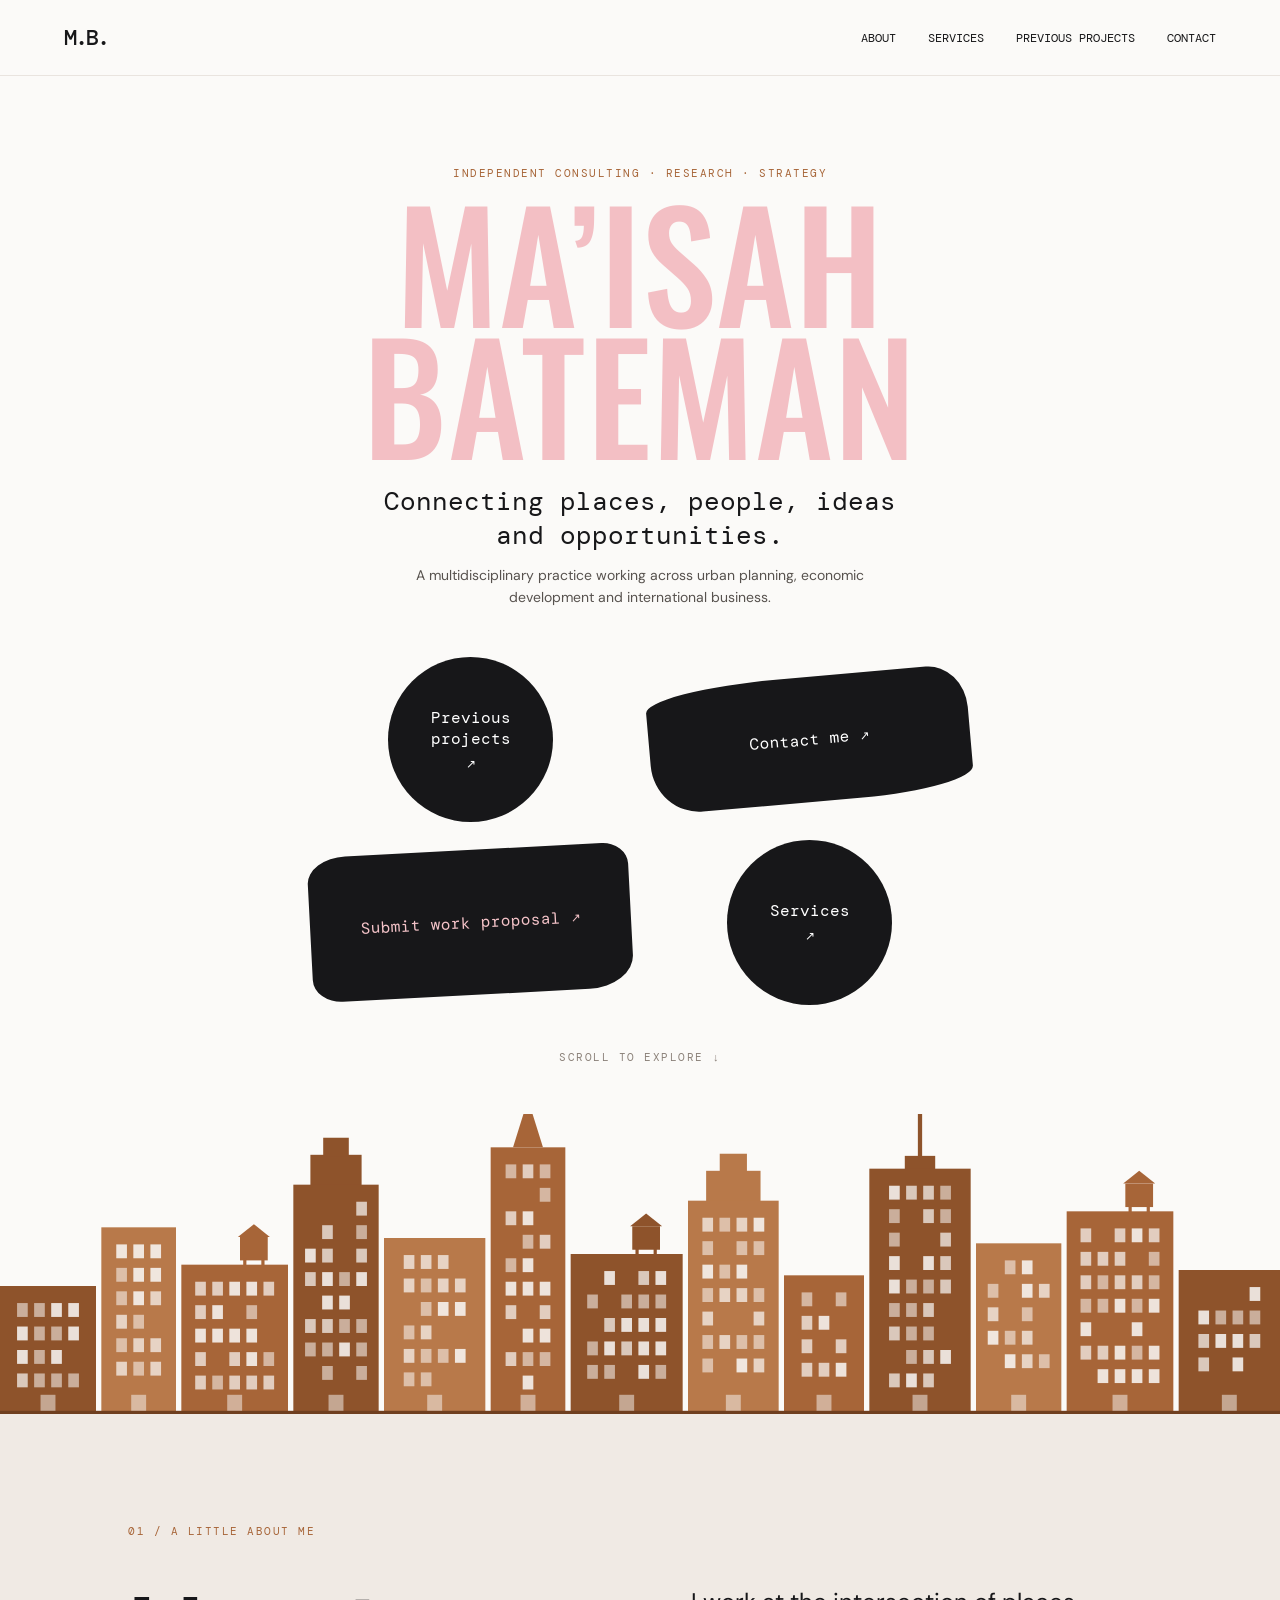
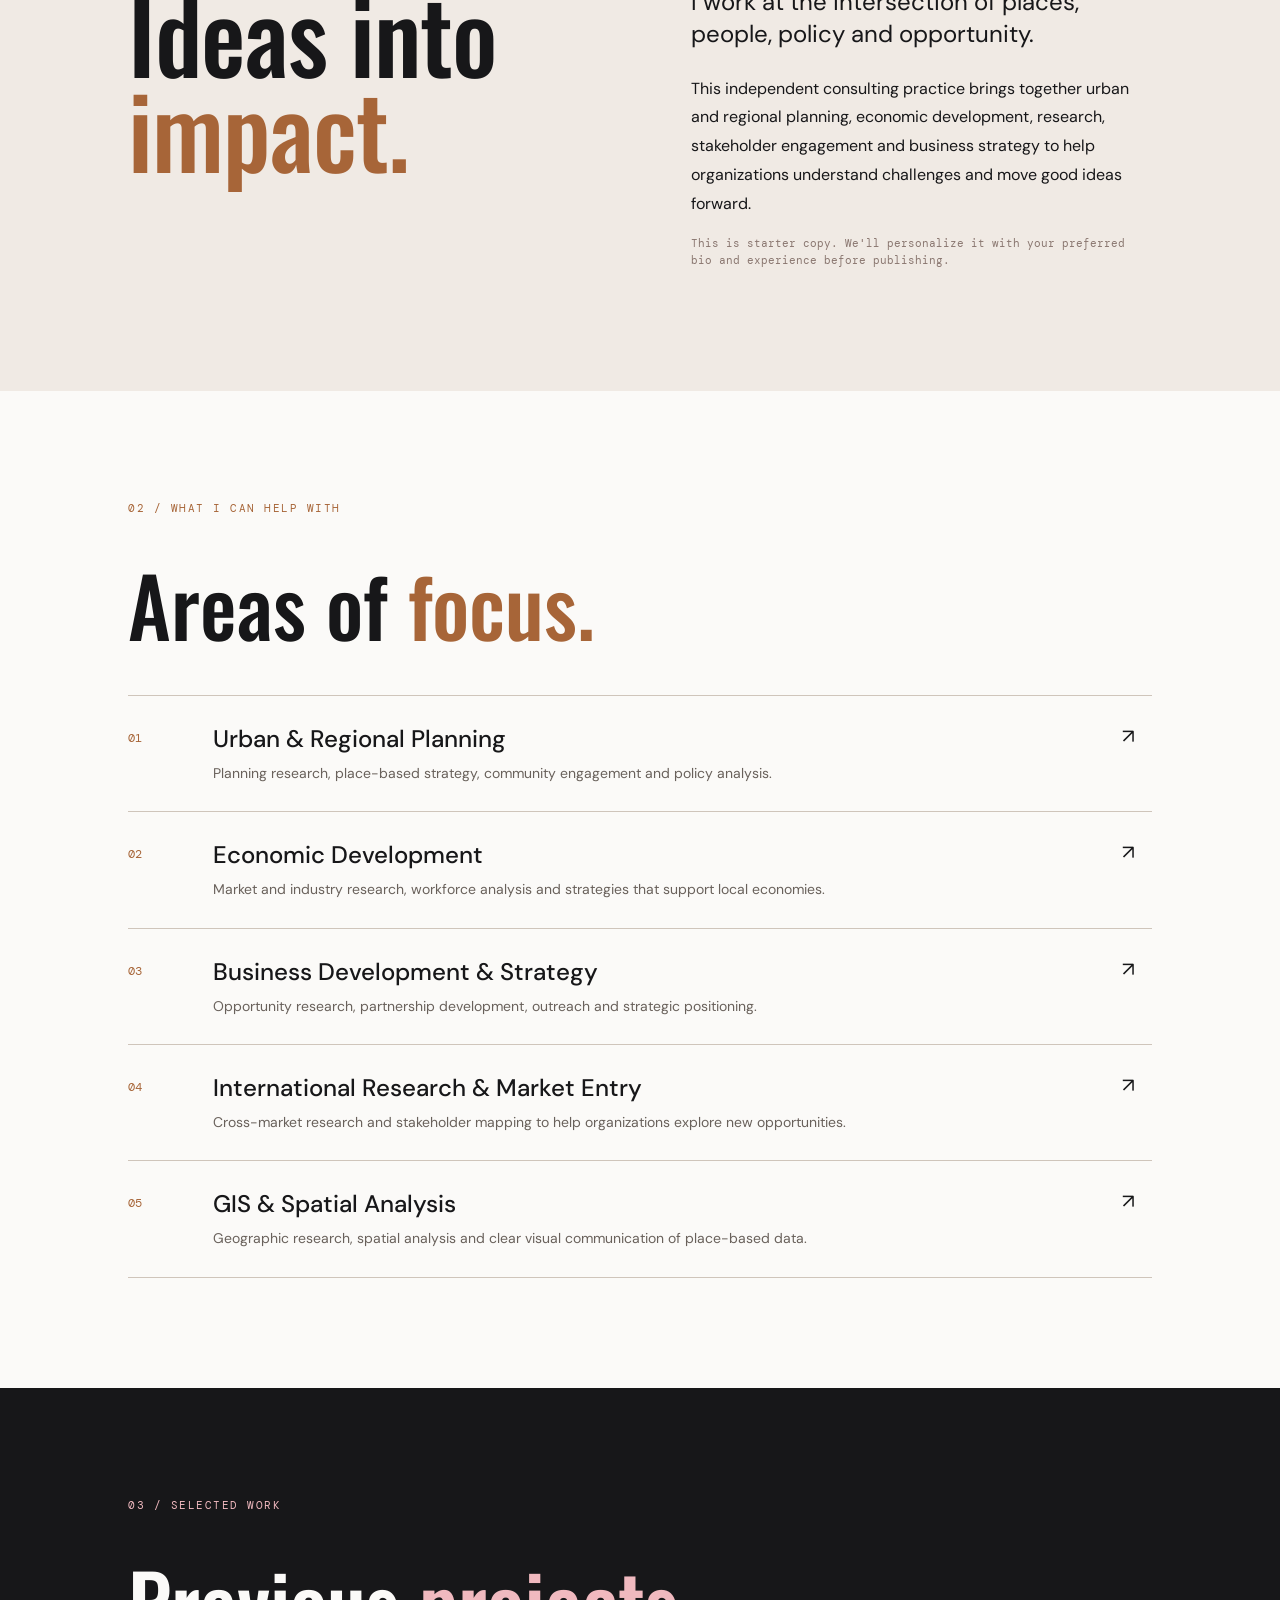
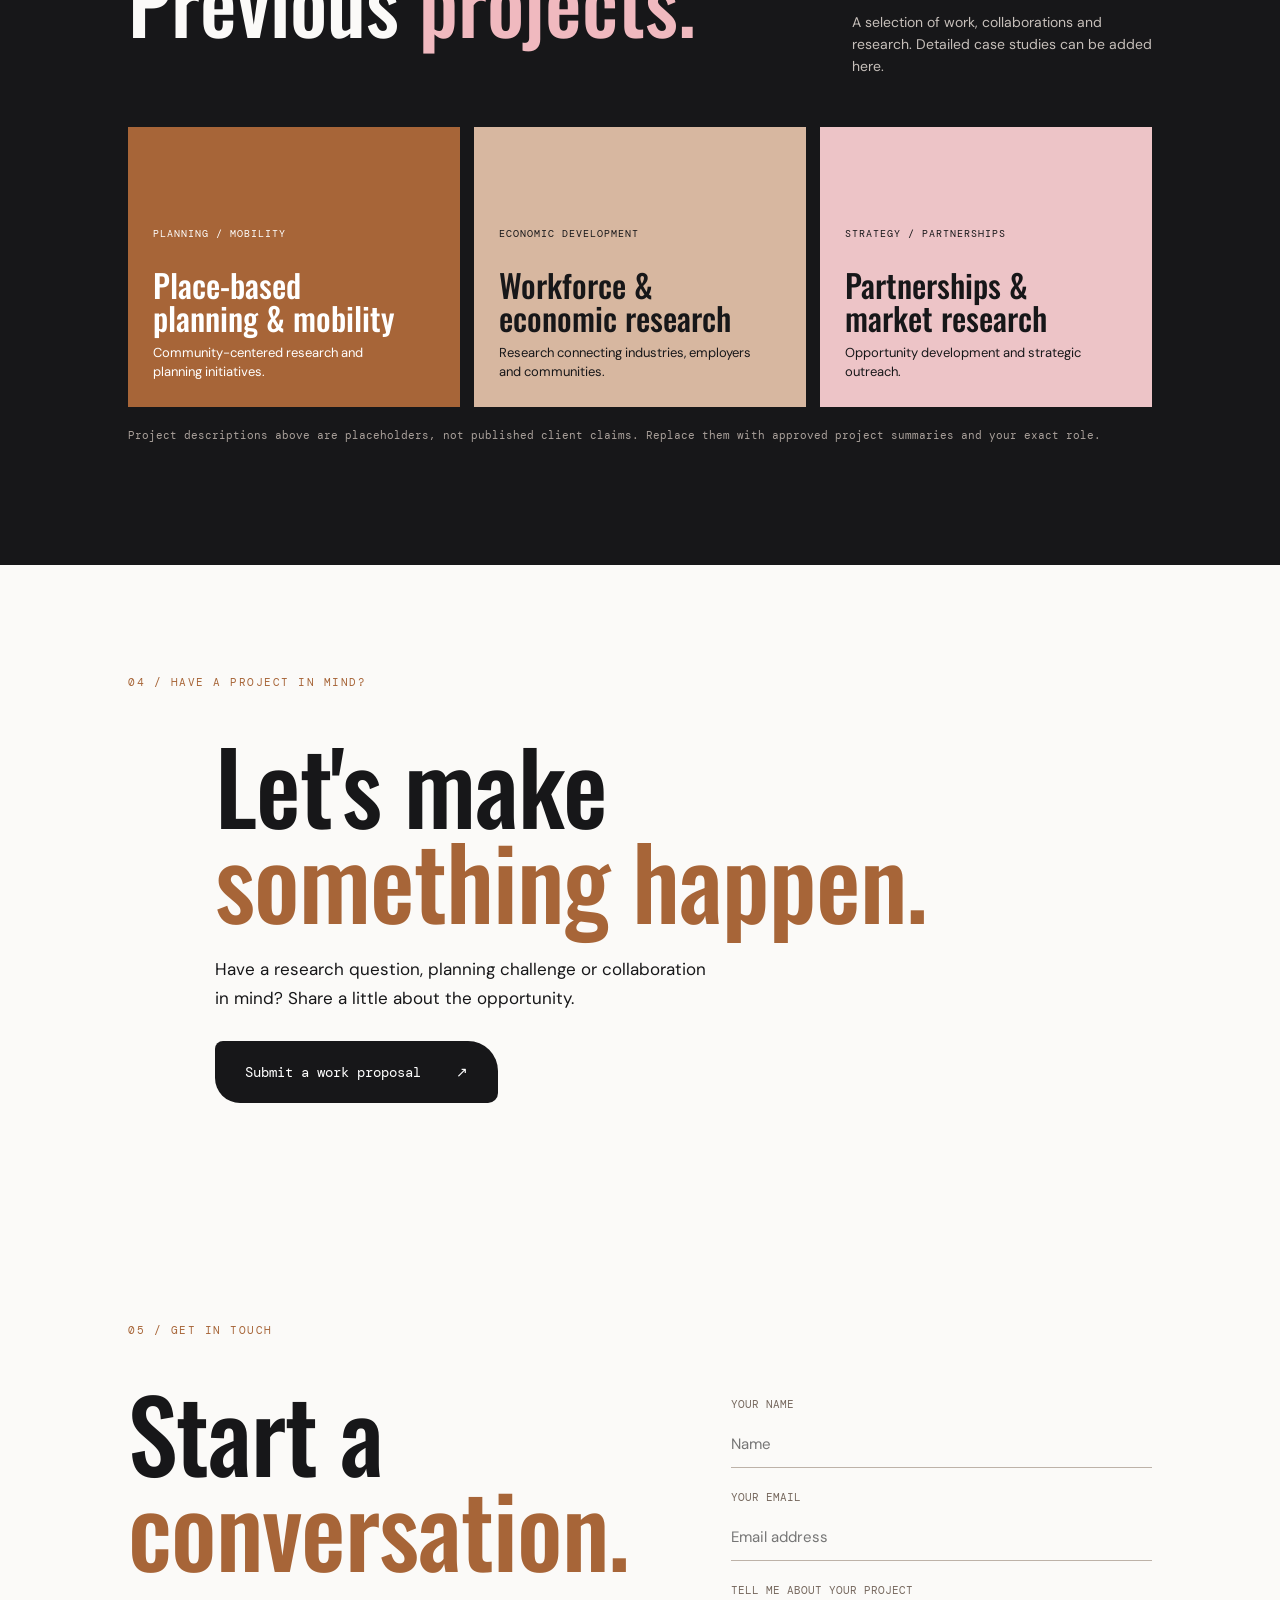
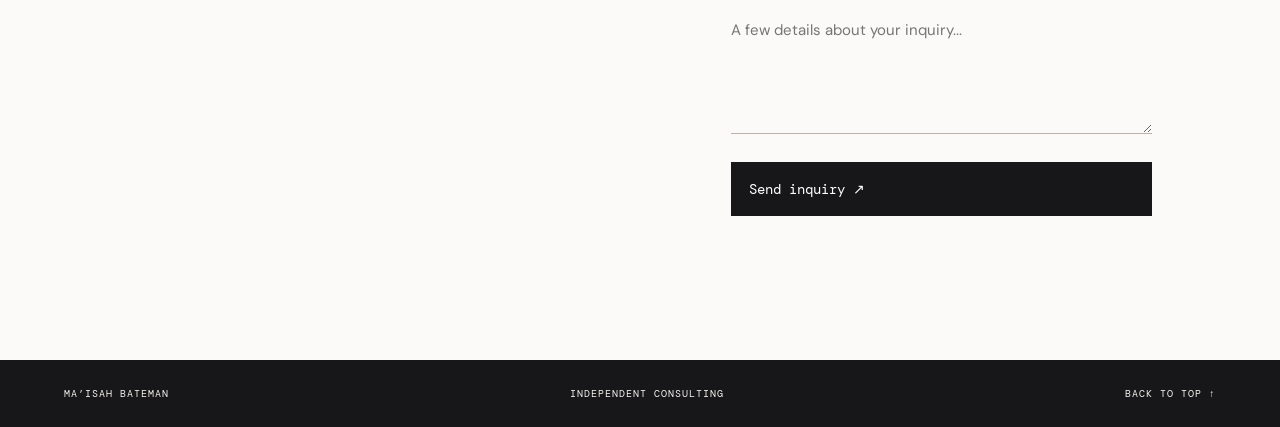
==== commit f9be2077: "Add files via upload" ====
--- a/index.html
+++ b/index.html
@@ -24,25 +24,6 @@
 
   <main>
     <section class="hero" id="home">
-      <div class="hero-art" aria-hidden="true">
-        <svg viewBox="0 0 1200 590" preserveAspectRatio="xMidYMid meet">
-          <g fill="none" stroke="#A76538" stroke-width="8" stroke-linecap="round" stroke-linejoin="round">
-            <path d="M40 510 L40 245 Q40 230 55 230 L190 230 L190 510"/>
-            <path d="M215 510 L215 165 Q215 150 230 150 L380 150 L380 510"/>
-            <path d="M400 510 L400 75 Q400 60 415 60 L560 60 Q575 60 575 75 L575 510"/>
-            <path d="M595 510 L595 145 Q595 130 610 130 L745 130 L745 510"/>
-            <path d="M765 510 L765 205 Q765 190 780 190 L930 190 L930 510"/>
-            <path d="M950 510 L950 110 Q950 95 965 95 L1110 95 L1110 510"/>
-            <path d="M0 225 Q105 205 190 230 M220 165 Q290 110 380 150 M405 75 Q480 20 560 60"/>
-            <path d="M600 145 Q675 220 745 130 M770 205 Q850 270 930 190 M955 110 Q1030 45 1110 95"/>
-            <path d="M255 245 L335 245 M440 185 L535 185 M630 260 L710 260 M810 300 L900 300"/>
-          </g>
-          <g fill="#A76538" font-family="DM Mono, monospace" font-size="18" opacity=".9">
-            <text x="75" y="300">PLACE</text><text x="255" y="300">PEOPLE</text>
-            <text x="445" y="330">POSSIBILITY</text><text x="805" y="350">PROGRESS</text>
-          </g>
-        </svg>
-      </div>
       <div class="hero-copy">
         <p class="eyebrow">INDEPENDENT CONSULTING · RESEARCH · STRATEGY</p>
         <h1>MA’ISAH<br><span>BATEMAN</span></h1>
@@ -56,6 +37,7 @@
         <a class="shape circle circle-pink" href="#services">Services <span>↗</span></a>
       </div>
       <div class="scroll-cue">SCROLL TO EXPLORE ↓</div>
+      <div class="hero-art" aria-hidden="true"><svg viewBox="0 0 1200 300" preserveAspectRatio="xMidYMax slice"><rect x="0" y="180" width="90" height="120" fill="#8E532B"/><rect x="16.0" y="196" width="10" height="13" fill="#fbfaf8" opacity="0.55"/><rect x="32.0" y="196" width="10" height="13" fill="#fbfaf8" opacity="0.55"/><rect x="48.0" y="196" width="10" height="13" fill="#fbfaf8" opacity="0.85"/><rect x="64.0" y="196" width="10" height="13" fill="#fbfaf8" opacity="0.85"/><rect x="16.0" y="218" width="10" height="13" fill="#fbfaf8" opacity="0.85"/><rect x="32.0" y="218" width="10" height="13" fill="#fbfaf8" opacity="0.55"/><rect x="48.0" y="218" width="10" height="13" fill="#fbfaf8" opacity="0.55"/><rect x="64.0" y="218" width="10" height="13" fill="#fbfaf8" opacity="0.85"/><rect x="16.0" y="240" width="10" height="13" fill="#fbfaf8" opacity="0.85"/><rect x="32.0" y="240" width="10" height="13" fill="#fbfaf8" opacity="0.55"/><rect x="48.0" y="240" width="10" height="13" fill="#fbfaf8" opacity="0.85"/><rect x="16.0" y="262" width="10" height="13" fill="#fbfaf8" opacity="0.7"/><rect x="32.0" y="262" width="10" height="13" fill="#fbfaf8" opacity="0.55"/><rect x="48.0" y="262" width="10" height="13" fill="#fbfaf8" opacity="0.55"/><rect x="64.0" y="262" width="10" height="13" fill="#fbfaf8" opacity="0.55"/><rect x="38.0" y="282" width="14" height="18" fill="#fbfaf8" opacity=".5"/><rect x="95" y="125" width="70" height="175" fill="#B8794A"/><rect x="109.0" y="141" width="10" height="13" fill="#fbfaf8" opacity="0.85"/><rect x="125.0" y="141" width="10" height="13" fill="#fbfaf8" opacity="0.85"/><rect x="141.0" y="141" width="10" height="13" fill="#fbfaf8" opacity="0.85"/><rect x="109.0" y="163" width="10" height="13" fill="#fbfaf8" opacity="0.55"/><rect x="125.0" y="163" width="10" height="13" fill="#fbfaf8" opacity="0.85"/><rect x="141.0" y="163" width="10" height="13" fill="#fbfaf8" opacity="0.85"/><rect x="109.0" y="185" width="10" height="13" fill="#fbfaf8" opacity="0.55"/><rect x="125.0" y="185" width="10" height="13" fill="#fbfaf8" opacity="0.85"/><rect x="141.0" y="185" width="10" height="13" fill="#fbfaf8" opacity="0.7"/><rect x="109.0" y="207" width="10" height="13" fill="#fbfaf8" opacity="0.7"/><rect x="125.0" y="207" width="10" height="13" fill="#fbfaf8" opacity="0.55"/><rect x="109.0" y="229" width="10" height="13" fill="#fbfaf8" opacity="0.55"/><rect x="125.0" y="229" width="10" height="13" fill="#fbfaf8" opacity="0.7"/><rect x="141.0" y="229" width="10" height="13" fill="#fbfaf8" opacity="0.7"/><rect x="109.0" y="251" width="10" height="13" fill="#fbfaf8" opacity="0.7"/><rect x="125.0" y="251" width="10" height="13" fill="#fbfaf8" opacity="0.55"/><rect x="141.0" y="251" width="10" height="13" fill="#fbfaf8" opacity="0.7"/><rect x="123.0" y="282" width="14" height="18" fill="#fbfaf8" opacity=".5"/><rect x="225.0" y="134" width="26" height="22" fill="#A76538"/><polygon points="223.0,134 238.0,122 253.0,134" fill="#A76538"/><rect x="228.0" y="154" width="3" height="8" fill="#A76538"/><rect x="245.0" y="154" width="3" height="8" fill="#A76538"/><rect x="170" y="160" width="100" height="140" fill="#A76538"/><rect x="183.0" y="176" width="10" height="13" fill="#fbfaf8" opacity="0.7"/><rect x="199.0" y="176" width="10" height="13" fill="#fbfaf8" opacity="0.7"/><rect x="215.0" y="176" width="10" height="13" fill="#fbfaf8" opacity="0.85"/><rect x="231.0" y="176" width="10" height="13" fill="#fbfaf8" opacity="0.85"/><rect x="247.0" y="176" width="10" height="13" fill="#fbfaf8" opacity="0.7"/><rect x="183.0" y="198" width="10" height="13" fill="#fbfaf8" opacity="0.7"/><rect x="199.0" y="198" width="10" height="13" fill="#fbfaf8" opacity="0.85"/><rect x="231.0" y="198" width="10" height="13" fill="#fbfaf8" opacity="0.55"/><rect x="183.0" y="220" width="10" height="13" fill="#fbfaf8" opacity="0.85"/><rect x="199.0" y="220" width="10" height="13" fill="#fbfaf8" opacity="0.85"/><rect x="215.0" y="220" width="10" height="13" fill="#fbfaf8" opacity="0.85"/><rect x="231.0" y="220" width="10" height="13" fill="#fbfaf8" opacity="0.85"/><rect x="183.0" y="242" width="10" height="13" fill="#fbfaf8" opacity="0.7"/><rect x="215.0" y="242" width="10" height="13" fill="#fbfaf8" opacity="0.7"/><rect x="231.0" y="242" width="10" height="13" fill="#fbfaf8" opacity="0.85"/><rect x="247.0" y="242" width="10" height="13" fill="#fbfaf8" opacity="0.55"/><rect x="183.0" y="264" width="10" height="13" fill="#fbfaf8" opacity="0.7"/><rect x="199.0" y="264" width="10" height="13" fill="#fbfaf8" opacity="0.55"/><rect x="215.0" y="264" width="10" height="13" fill="#fbfaf8" opacity="0.7"/><rect x="231.0" y="264" width="10" height="13" fill="#fbfaf8" opacity="0.7"/><rect x="247.0" y="264" width="10" height="13" fill="#fbfaf8" opacity="0.7"/><rect x="213.0" y="282" width="14" height="18" fill="#fbfaf8" opacity=".5"/><rect x="291.0" y="57" width="48.0" height="30" fill="#8E532B"/><rect x="303.0" y="41" width="24.0" height="18" fill="#8E532B"/><rect x="275" y="85" width="80" height="215" fill="#8E532B"/><rect x="334.0" y="101" width="10" height="13" fill="#fbfaf8" opacity="0.7"/><rect x="302.0" y="123" width="10" height="13" fill="#fbfaf8" opacity="0.7"/><rect x="334.0" y="123" width="10" height="13" fill="#fbfaf8" opacity="0.55"/><rect x="286.0" y="145" width="10" height="13" fill="#fbfaf8" opacity="0.85"/><rect x="302.0" y="145" width="10" height="13" fill="#fbfaf8" opacity="0.7"/><rect x="334.0" y="145" width="10" height="13" fill="#fbfaf8" opacity="0.7"/><rect x="286.0" y="167" width="10" height="13" fill="#fbfaf8" opacity="0.7"/><rect x="302.0" y="167" width="10" height="13" fill="#fbfaf8" opacity="0.85"/><rect x="318.0" y="167" width="10" height="13" fill="#fbfaf8" opacity="0.55"/><rect x="334.0" y="167" width="10" height="13" fill="#fbfaf8" opacity="0.85"/><rect x="302.0" y="189" width="10" height="13" fill="#fbfaf8" opacity="0.85"/><rect x="318.0" y="189" width="10" height="13" fill="#fbfaf8" opacity="0.85"/><rect x="286.0" y="211" width="10" height="13" fill="#fbfaf8" opacity="0.7"/><rect x="302.0" y="211" width="10" height="13" fill="#fbfaf8" opacity="0.7"/><rect x="318.0" y="211" width="10" height="13" fill="#fbfaf8" opacity="0.55"/><rect x="334.0" y="211" width="10" height="13" fill="#fbfaf8" opacity="0.55"/><rect x="286.0" y="233" width="10" height="13" fill="#fbfaf8" opacity="0.55"/><rect x="302.0" y="233" width="10" height="13" fill="#fbfaf8" opacity="0.55"/><rect x="318.0" y="233" width="10" height="13" fill="#fbfaf8" opacity="0.85"/><rect x="334.0" y="233" width="10" height="13" fill="#fbfaf8" opacity="0.55"/><rect x="302.0" y="255" width="10" height="13" fill="#fbfaf8" opacity="0.55"/><rect x="334.0" y="255" width="10" height="13" fill="#fbfaf8" opacity="0.55"/><rect x="308.0" y="282" width="14" height="18" fill="#fbfaf8" opacity=".5"/><rect x="360" y="135" width="95" height="165" fill="#B8794A"/><rect x="378.5" y="151" width="10" height="13" fill="#fbfaf8" opacity="0.7"/><rect x="394.5" y="151" width="10" height="13" fill="#fbfaf8" opacity="0.7"/><rect x="410.5" y="151" width="10" height="13" fill="#fbfaf8" opacity="0.7"/><rect x="378.5" y="173" width="10" height="13" fill="#fbfaf8" opacity="0.7"/><rect x="394.5" y="173" width="10" height="13" fill="#fbfaf8" opacity="0.55"/><rect x="410.5" y="173" width="10" height="13" fill="#fbfaf8" opacity="0.7"/><rect x="426.5" y="173" width="10" height="13" fill="#fbfaf8" opacity="0.7"/><rect x="394.5" y="195" width="10" height="13" fill="#fbfaf8" opacity="0.55"/><rect x="410.5" y="195" width="10" height="13" fill="#fbfaf8" opacity="0.85"/><rect x="426.5" y="195" width="10" height="13" fill="#fbfaf8" opacity="0.85"/><rect x="378.5" y="217" width="10" height="13" fill="#fbfaf8" opacity="0.55"/><rect x="394.5" y="217" width="10" height="13" fill="#fbfaf8" opacity="0.7"/><rect x="378.5" y="239" width="10" height="13" fill="#fbfaf8" opacity="0.7"/><rect x="394.5" y="239" width="10" height="13" fill="#fbfaf8" opacity="0.55"/><rect x="410.5" y="239" width="10" height="13" fill="#fbfaf8" opacity="0.55"/><rect x="426.5" y="239" width="10" height="13" fill="#fbfaf8" opacity="0.85"/><rect x="378.5" y="261" width="10" height="13" fill="#fbfaf8" opacity="0.55"/><rect x="394.5" y="261" width="10" height="13" fill="#fbfaf8" opacity="0.55"/><rect x="400.5" y="282" width="14" height="18" fill="#fbfaf8" opacity=".5"/><polygon points="481.0,50 495.0,5 509.0,50" fill="#A76538"/><rect x="493.5" y="-25" width="3" height="32" fill="#A76538"/><rect x="460" y="50" width="70" height="250" fill="#A76538"/><rect x="474.0" y="66" width="10" height="13" fill="#fbfaf8" opacity="0.55"/><rect x="490.0" y="66" width="10" height="13" fill="#fbfaf8" opacity="0.7"/><rect x="506.0" y="66" width="10" height="13" fill="#fbfaf8" opacity="0.55"/><rect x="506.0" y="88" width="10" height="13" fill="#fbfaf8" opacity="0.55"/><rect x="474.0" y="110" width="10" height="13" fill="#fbfaf8" opacity="0.7"/><rect x="490.0" y="110" width="10" height="13" fill="#fbfaf8" opacity="0.85"/><rect x="490.0" y="132" width="10" height="13" fill="#fbfaf8" opacity="0.55"/><rect x="506.0" y="132" width="10" height="13" fill="#fbfaf8" opacity="0.7"/><rect x="474.0" y="154" width="10" height="13" fill="#fbfaf8" opacity="0.55"/><rect x="490.0" y="154" width="10" height="13" fill="#fbfaf8" opacity="0.85"/><rect x="474.0" y="176" width="10" height="13" fill="#fbfaf8" opacity="0.85"/><rect x="490.0" y="176" width="10" height="13" fill="#fbfaf8" opacity="0.85"/><rect x="506.0" y="176" width="10" height="13" fill="#fbfaf8" opacity="0.85"/><rect x="474.0" y="198" width="10" height="13" fill="#fbfaf8" opacity="0.7"/><rect x="506.0" y="198" width="10" height="13" fill="#fbfaf8" opacity="0.7"/><rect x="490.0" y="220" width="10" height="13" fill="#fbfaf8" opacity="0.85"/><rect x="506.0" y="220" width="10" height="13" fill="#fbfaf8" opacity="0.85"/><rect x="474.0" y="242" width="10" height="13" fill="#fbfaf8" opacity="0.7"/><rect x="490.0" y="242" width="10" height="13" fill="#fbfaf8" opacity="0.55"/><rect x="506.0" y="242" width="10" height="13" fill="#fbfaf8" opacity="0.55"/><rect x="490.0" y="264" width="10" height="13" fill="#fbfaf8" opacity="0.85"/><rect x="488.0" y="282" width="14" height="18" fill="#fbfaf8" opacity=".5"/><rect x="592.75" y="124" width="26" height="22" fill="#8E532B"/><polygon points="590.75,124 605.75,112 620.75,124" fill="#8E532B"/><rect x="595.75" y="144" width="3" height="8" fill="#8E532B"/><rect x="612.75" y="144" width="3" height="8" fill="#8E532B"/><rect x="535" y="150" width="105" height="150" fill="#8E532B"/><rect x="566.5" y="166" width="10" height="13" fill="#fbfaf8" opacity="0.85"/><rect x="598.5" y="166" width="10" height="13" fill="#fbfaf8" opacity="0.7"/><rect x="614.5" y="166" width="10" height="13" fill="#fbfaf8" opacity="0.85"/><rect x="550.5" y="188" width="10" height="13" fill="#fbfaf8" opacity="0.55"/><rect x="582.5" y="188" width="10" height="13" fill="#fbfaf8" opacity="0.55"/><rect x="598.5" y="188" width="10" height="13" fill="#fbfaf8" opacity="0.55"/><rect x="614.5" y="188" width="10" height="13" fill="#fbfaf8" opacity="0.55"/><rect x="566.5" y="210" width="10" height="13" fill="#fbfaf8" opacity="0.7"/><rect x="582.5" y="210" width="10" height="13" fill="#fbfaf8" opacity="0.85"/><rect x="598.5" y="210" width="10" height="13" fill="#fbfaf8" opacity="0.85"/><rect x="614.5" y="210" width="10" height="13" fill="#fbfaf8" opacity="0.85"/><rect x="550.5" y="232" width="10" height="13" fill="#fbfaf8" opacity="0.55"/><rect x="566.5" y="232" width="10" height="13" fill="#fbfaf8" opacity="0.85"/><rect x="582.5" y="232" width="10" height="13" fill="#fbfaf8" opacity="0.7"/><rect x="598.5" y="232" width="10" height="13" fill="#fbfaf8" opacity="0.85"/><rect x="614.5" y="232" width="10" height="13" fill="#fbfaf8" opacity="0.85"/><rect x="550.5" y="254" width="10" height="13" fill="#fbfaf8" opacity="0.55"/><rect x="566.5" y="254" width="10" height="13" fill="#fbfaf8" opacity="0.55"/><rect x="598.5" y="254" width="10" height="13" fill="#fbfaf8" opacity="0.85"/><rect x="614.5" y="254" width="10" height="13" fill="#fbfaf8" opacity="0.55"/><rect x="580.5" y="282" width="14" height="18" fill="#fbfaf8" opacity=".5"/><rect x="662.0" y="72" width="51.0" height="30" fill="#B8794A"/><rect x="674.75" y="56" width="25.5" height="18" fill="#B8794A"/><rect x="645" y="100" width="85" height="200" fill="#B8794A"/><rect x="658.5" y="116" width="10" height="13" fill="#fbfaf8" opacity="0.7"/><rect x="674.5" y="116" width="10" height="13" fill="#fbfaf8" opacity="0.55"/><rect x="690.5" y="116" width="10" height="13" fill="#fbfaf8" opacity="0.7"/><rect x="706.5" y="116" width="10" height="13" fill="#fbfaf8" opacity="0.85"/><rect x="658.5" y="138" width="10" height="13" fill="#fbfaf8" opacity="0.55"/><rect x="690.5" y="138" width="10" height="13" fill="#fbfaf8" opacity="0.55"/><rect x="706.5" y="138" width="10" height="13" fill="#fbfaf8" opacity="0.55"/><rect x="658.5" y="160" width="10" height="13" fill="#fbfaf8" opacity="0.85"/><rect x="674.5" y="160" width="10" height="13" fill="#fbfaf8" opacity="0.55"/><rect x="690.5" y="160" width="10" height="13" fill="#fbfaf8" opacity="0.85"/><rect x="658.5" y="182" width="10" height="13" fill="#fbfaf8" opacity="0.55"/><rect x="674.5" y="182" width="10" height="13" fill="#fbfaf8" opacity="0.7"/><rect x="690.5" y="182" width="10" height="13" fill="#fbfaf8" opacity="0.7"/><rect x="706.5" y="182" width="10" height="13" fill="#fbfaf8" opacity="0.55"/><rect x="658.5" y="204" width="10" height="13" fill="#fbfaf8" opacity="0.7"/><rect x="706.5" y="204" width="10" height="13" fill="#fbfaf8" opacity="0.7"/><rect x="658.5" y="226" width="10" height="13" fill="#fbfaf8" opacity="0.55"/><rect x="674.5" y="226" width="10" height="13" fill="#fbfaf8" opacity="0.7"/><rect x="690.5" y="226" width="10" height="13" fill="#fbfaf8" opacity="0.55"/><rect x="706.5" y="226" width="10" height="13" fill="#fbfaf8" opacity="0.55"/><rect x="658.5" y="248" width="10" height="13" fill="#fbfaf8" opacity="0.55"/><rect x="690.5" y="248" width="10" height="13" fill="#fbfaf8" opacity="0.85"/><rect x="706.5" y="248" width="10" height="13" fill="#fbfaf8" opacity="0.7"/><rect x="680.5" y="282" width="14" height="18" fill="#fbfaf8" opacity=".5"/><rect x="735" y="170" width="75" height="130" fill="#A76538"/><rect x="751.5" y="186" width="10" height="13" fill="#fbfaf8" opacity="0.55"/><rect x="783.5" y="186" width="10" height="13" fill="#fbfaf8" opacity="0.55"/><rect x="751.5" y="208" width="10" height="13" fill="#fbfaf8" opacity="0.7"/><rect x="767.5" y="208" width="10" height="13" fill="#fbfaf8" opacity="0.85"/><rect x="751.5" y="230" width="10" height="13" fill="#fbfaf8" opacity="0.7"/><rect x="783.5" y="230" width="10" height="13" fill="#fbfaf8" opacity="0.7"/><rect x="751.5" y="252" width="10" height="13" fill="#fbfaf8" opacity="0.7"/><rect x="767.5" y="252" width="10" height="13" fill="#fbfaf8" opacity="0.7"/><rect x="783.5" y="252" width="10" height="13" fill="#fbfaf8" opacity="0.85"/><rect x="765.5" y="282" width="14" height="18" fill="#fbfaf8" opacity=".5"/><rect x="860.5" y="10" width="4" height="62" fill="#8E532B"/><rect x="848.25" y="58" width="28.5" height="14" fill="#8E532B"/><rect x="815" y="70" width="95" height="230" fill="#8E532B"/><rect x="833.5" y="86" width="10" height="13" fill="#fbfaf8" opacity="0.85"/><rect x="849.5" y="86" width="10" height="13" fill="#fbfaf8" opacity="0.7"/><rect x="865.5" y="86" width="10" height="13" fill="#fbfaf8" opacity="0.7"/><rect x="881.5" y="86" width="10" height="13" fill="#fbfaf8" opacity="0.55"/><rect x="833.5" y="108" width="10" height="13" fill="#fbfaf8" opacity="0.55"/><rect x="865.5" y="108" width="10" height="13" fill="#fbfaf8" opacity="0.7"/><rect x="881.5" y="108" width="10" height="13" fill="#fbfaf8" opacity="0.55"/><rect x="833.5" y="130" width="10" height="13" fill="#fbfaf8" opacity="0.55"/><rect x="881.5" y="130" width="10" height="13" fill="#fbfaf8" opacity="0.7"/><rect x="833.5" y="152" width="10" height="13" fill="#fbfaf8" opacity="0.85"/><rect x="865.5" y="152" width="10" height="13" fill="#fbfaf8" opacity="0.85"/><rect x="881.5" y="152" width="10" height="13" fill="#fbfaf8" opacity="0.7"/><rect x="833.5" y="174" width="10" height="13" fill="#fbfaf8" opacity="0.85"/><rect x="849.5" y="174" width="10" height="13" fill="#fbfaf8" opacity="0.55"/><rect x="865.5" y="174" width="10" height="13" fill="#fbfaf8" opacity="0.55"/><rect x="881.5" y="174" width="10" height="13" fill="#fbfaf8" opacity="0.7"/><rect x="833.5" y="196" width="10" height="13" fill="#fbfaf8" opacity="0.55"/><rect x="849.5" y="196" width="10" height="13" fill="#fbfaf8" opacity="0.55"/><rect x="865.5" y="196" width="10" height="13" fill="#fbfaf8" opacity="0.7"/><rect x="833.5" y="218" width="10" height="13" fill="#fbfaf8" opacity="0.7"/><rect x="849.5" y="218" width="10" height="13" fill="#fbfaf8" opacity="0.55"/><rect x="865.5" y="218" width="10" height="13" fill="#fbfaf8" opacity="0.55"/><rect x="849.5" y="240" width="10" height="13" fill="#fbfaf8" opacity="0.55"/><rect x="865.5" y="240" width="10" height="13" fill="#fbfaf8" opacity="0.7"/><rect x="881.5" y="240" width="10" height="13" fill="#fbfaf8" opacity="0.85"/><rect x="833.5" y="262" width="10" height="13" fill="#fbfaf8" opacity="0.7"/><rect x="849.5" y="262" width="10" height="13" fill="#fbfaf8" opacity="0.85"/><rect x="865.5" y="262" width="10" height="13" fill="#fbfaf8" opacity="0.7"/><rect x="855.5" y="282" width="14" height="18" fill="#fbfaf8" opacity=".5"/><rect x="915" y="140" width="80" height="160" fill="#B8794A"/><rect x="942.0" y="156" width="10" height="13" fill="#fbfaf8" opacity="0.55"/><rect x="958.0" y="156" width="10" height="13" fill="#fbfaf8" opacity="0.85"/><rect x="926.0" y="178" width="10" height="13" fill="#fbfaf8" opacity="0.55"/><rect x="958.0" y="178" width="10" height="13" fill="#fbfaf8" opacity="0.85"/><rect x="974.0" y="178" width="10" height="13" fill="#fbfaf8" opacity="0.7"/><rect x="926.0" y="200" width="10" height="13" fill="#fbfaf8" opacity="0.7"/><rect x="958.0" y="200" width="10" height="13" fill="#fbfaf8" opacity="0.55"/><rect x="926.0" y="222" width="10" height="13" fill="#fbfaf8" opacity="0.85"/><rect x="942.0" y="222" width="10" height="13" fill="#fbfaf8" opacity="0.55"/><rect x="958.0" y="222" width="10" height="13" fill="#fbfaf8" opacity="0.7"/><rect x="942.0" y="244" width="10" height="13" fill="#fbfaf8" opacity="0.85"/><rect x="958.0" y="244" width="10" height="13" fill="#fbfaf8" opacity="0.7"/><rect x="974.0" y="244" width="10" height="13" fill="#fbfaf8" opacity="0.55"/><rect x="948.0" y="282" width="14" height="18" fill="#fbfaf8" opacity=".5"/><rect x="1055.0" y="84" width="26" height="22" fill="#A76538"/><polygon points="1053.0,84 1068.0,72 1083.0,84" fill="#A76538"/><rect x="1058.0" y="104" width="3" height="8" fill="#A76538"/><rect x="1075.0" y="104" width="3" height="8" fill="#A76538"/><rect x="1000" y="110" width="100" height="190" fill="#A76538"/><rect x="1013.0" y="126" width="10" height="13" fill="#fbfaf8" opacity="0.7"/><rect x="1045.0" y="126" width="10" height="13" fill="#fbfaf8" opacity="0.7"/><rect x="1061.0" y="126" width="10" height="13" fill="#fbfaf8" opacity="0.85"/><rect x="1077.0" y="126" width="10" height="13" fill="#fbfaf8" opacity="0.7"/><rect x="1013.0" y="148" width="10" height="13" fill="#fbfaf8" opacity="0.7"/><rect x="1029.0" y="148" width="10" height="13" fill="#fbfaf8" opacity="0.7"/><rect x="1045.0" y="148" width="10" height="13" fill="#fbfaf8" opacity="0.7"/><rect x="1077.0" y="148" width="10" height="13" fill="#fbfaf8" opacity="0.55"/><rect x="1013.0" y="170" width="10" height="13" fill="#fbfaf8" opacity="0.7"/><rect x="1029.0" y="170" width="10" height="13" fill="#fbfaf8" opacity="0.55"/><rect x="1045.0" y="170" width="10" height="13" fill="#fbfaf8" opacity="0.7"/><rect x="1061.0" y="170" width="10" height="13" fill="#fbfaf8" opacity="0.7"/><rect x="1077.0" y="170" width="10" height="13" fill="#fbfaf8" opacity="0.55"/><rect x="1013.0" y="192" width="10" height="13" fill="#fbfaf8" opacity="0.55"/><rect x="1029.0" y="192" width="10" height="13" fill="#fbfaf8" opacity="0.55"/><rect x="1045.0" y="192" width="10" height="13" fill="#fbfaf8" opacity="0.85"/><rect x="1061.0" y="192" width="10" height="13" fill="#fbfaf8" opacity="0.55"/><rect x="1077.0" y="192" width="10" height="13" fill="#fbfaf8" opacity="0.85"/><rect x="1013.0" y="214" width="10" height="13" fill="#fbfaf8" opacity="0.85"/><rect x="1061.0" y="214" width="10" height="13" fill="#fbfaf8" opacity="0.85"/><rect x="1013.0" y="236" width="10" height="13" fill="#fbfaf8" opacity="0.7"/><rect x="1029.0" y="236" width="10" height="13" fill="#fbfaf8" opacity="0.7"/><rect x="1045.0" y="236" width="10" height="13" fill="#fbfaf8" opacity="0.85"/><rect x="1061.0" y="236" width="10" height="13" fill="#fbfaf8" opacity="0.55"/><rect x="1077.0" y="236" width="10" height="13" fill="#fbfaf8" opacity="0.85"/><rect x="1029.0" y="258" width="10" height="13" fill="#fbfaf8" opacity="0.85"/><rect x="1045.0" y="258" width="10" height="13" fill="#fbfaf8" opacity="0.85"/><rect x="1061.0" y="258" width="10" height="13" fill="#fbfaf8" opacity="0.85"/><rect x="1077.0" y="258" width="10" height="13" fill="#fbfaf8" opacity="0.85"/><rect x="1043.0" y="282" width="14" height="18" fill="#fbfaf8" opacity=".5"/><rect x="1105" y="165" width="95" height="135" fill="#8E532B"/><rect x="1171.5" y="181" width="10" height="13" fill="#fbfaf8" opacity="0.85"/><rect x="1123.5" y="203" width="10" height="13" fill="#fbfaf8" opacity="0.85"/><rect x="1139.5" y="203" width="10" height="13" fill="#fbfaf8" opacity="0.55"/><rect x="1155.5" y="203" width="10" height="13" fill="#fbfaf8" opacity="0.55"/><rect x="1171.5" y="203" width="10" height="13" fill="#fbfaf8" opacity="0.55"/><rect x="1123.5" y="225" width="10" height="13" fill="#fbfaf8" opacity="0.7"/><rect x="1139.5" y="225" width="10" height="13" fill="#fbfaf8" opacity="0.85"/><rect x="1155.5" y="225" width="10" height="13" fill="#fbfaf8" opacity="0.85"/><rect x="1171.5" y="225" width="10" height="13" fill="#fbfaf8" opacity="0.7"/><rect x="1123.5" y="247" width="10" height="13" fill="#fbfaf8" opacity="0.7"/><rect x="1155.5" y="247" width="10" height="13" fill="#fbfaf8" opacity="0.85"/><rect x="1145.5" y="282" width="14" height="18" fill="#fbfaf8" opacity=".5"/><rect x="0" y="297" width="1200" height="3" fill="#6f3f1f"/></svg></div>
     </section>
 
     <section class="intro section" id="about">
--- a/style.css
+++ b/style.css
@@ -1,3 +1,3 @@
-*{box-sizing:border-box}html{scroll-behavior:smooth}body{margin:0;background:#fbfaf8;color:#171719;font-family:"DM Sans",sans-serif}a{color:inherit;text-decoration:none}.topbar{height:76px;padding:0 5vw;display:flex;align-items:center;justify-content:space-between;border-bottom:1px solid #e9e4df;background:#fbfaf8;position:sticky;top:0;z-index:10}.wordmark{font:500 22px "DM Mono",monospace;letter-spacing:-2px}.nav-links{display:flex;gap:32px;font:12px "DM Mono",monospace;text-transform:uppercase}.nav-links a:hover,footer a:hover{color:#a76538}.menu-toggle{display:none;background:none;border:0;font:12px "DM Mono",monospace}.hero{min-height:790px;padding:65px 7vw 45px;position:relative;overflow:hidden;display:flex;flex-direction:column;justify-content:flex-start}.hero-art{position:absolute;inset:30px 0 auto;height:450px;opacity:.14;pointer-events:none;-webkit-mask-image:linear-gradient(to bottom,#000 30%,transparent 95%);mask-image:linear-gradient(to bottom,#000 30%,transparent 95%)}.hero-art svg{width:100%;height:100%}.hero-copy{position:relative;z-index:1;text-align:center;margin:0 auto;width:min(850px,100%)}.eyebrow,.section-kicker,.scroll-cue{font:11px "DM Mono",monospace;letter-spacing:1.5px}.eyebrow{color:#a76538;margin:25px 0 14px}.hero h1{font:500 clamp(65px,12vw,150px)/.88 Oswald,sans-serif;letter-spacing:1px;margin:0;color:#f3bfc4}.hero h1 span{color:#f3bfc4}.hero-tagline{font:clamp(18px,2.5vw,26px) "DM Mono",monospace;margin:26px 0 12px}.hero-note{font-size:14px;line-height:1.6;max-width:470px;margin:0 auto;color:#57524e}.hero-links{position:relative;z-index:2;display:grid;grid-template-columns:1fr 1fr;gap:18px;max-width:660px;width:100%;margin:48px auto 0;align-items:center}.shape{background:#171719;color:white;display:flex;align-items:center;justify-content:center;text-align:center;font:16px "DM Mono",monospace;transition:transform .2s,background .2s;position:relative;min-height:125px}.shape:hover{transform:rotate(-2deg) scale(1.025);background:#a76538}.shape span{font-size:12px;margin-left:10px}.circle{width:165px;height:165px;border-radius:50%;justify-self:center;flex-direction:column;gap:7px}.circle span{margin:0}.pill{border-radius:42% 12% 35% 15% / 18% 35% 18% 40%;transform:rotate(-5deg)}.wide{border-radius:12% 8% 14% 9% / 18% 15% 22% 16%;min-height:145px;transform:rotate(-3deg);color:#f4c3c8}.circle-pink{background:#171719}.scroll-cue{text-align:center;margin-top:45px;color:#8b8179}.section{padding:110px 10vw}.section-kicker{color:#a76538;margin:0 0 48px}.intro{background:#f0eae4}.intro-grid,.contact-grid{display:grid;grid-template-columns:1fr 1fr;gap:8vw}.intro h2,.contact h2,.proposal h2{font:500 clamp(54px,8vw,100px)/.95 Oswald,sans-serif;margin:0;letter-spacing:-1px}.intro h2 em,.section-title em,.proposal h2 em,.contact h2 em{font-style:normal;color:#a76538}.intro-text{max-width:520px;font-size:16px;line-height:1.8}.large-copy{font:24px/1.35 "DM Sans",sans-serif;margin-top:0}.section-title{font:500 clamp(48px,7vw,82px)/1 Oswald,sans-serif;margin:0 0 50px}.service-list{border-top:1px solid #cfc5bb}.service-list article{display:grid;grid-template-columns:60px 1fr 30px;gap:25px;align-items:start;padding:27px 0;border-bottom:1px solid #cfc5bb}.service-list article>span{font:12px "DM Mono",monospace;color:#a76538;padding-top:7px}.service-list h3{font:500 24px "DM Sans",sans-serif;margin:0 0 8px}.service-list p{font-size:14px;line-height:1.6;color:#69615b;margin:0;max-width:650px}.service-list b{font-weight:400;font-size:20px}.projects{background:#171719;color:#fbfaf8}.projects .section-kicker{color:#f0b9bf}.projects-heading{display:flex;justify-content:space-between;gap:30px;align-items:end}.projects-heading p{max-width:300px;color:#c6bfba;font-size:14px;line-height:1.6}.projects .section-title em{color:#f0b9bf}.project-grid{display:grid;grid-template-columns:repeat(3,1fr);gap:14px;margin-top:35px}.project-card{min-height:280px;padding:25px;display:flex;flex-direction:column;justify-content:flex-end;background:#a76538;color:white}.project-two{background:#d7b7a0;color:#171719}.project-three{background:#edc4c7;color:#171719}.project-card span{font:10px "DM Mono",monospace;letter-spacing:1px}.project-card h3{font:500 32px/1.05 Oswald,sans-serif;margin:28px 0 8px}.project-card p{font-size:13px;line-height:1.5;margin:0;max-width:260px}.projects .proposal{background:#f0eae4}.proposal-inner{max-width:850px;margin:auto}.proposal-inner>p{font-size:17px;line-height:1.7;max-width:500px;margin:28px 0}.proposal-button{display:inline-flex;gap:35px;align-items:center;padding:22px 30px;background:#171719;color:white;border-radius:8px 30px 10px 25px;font:14px "DM Mono",monospace}.proposal-button:hover{background:#a76538}.contact-grid form{display:flex;flex-direction:column;gap:10px}.contact label{font:11px "DM Mono",monospace;text-transform:uppercase;margin-top:12px;color:#76685e}.contact input,.contact textarea{width:100%;border:0;border-bottom:1px solid #bdb2a8;background:transparent;padding:13px 0;font:15px "DM Sans",sans-serif;outline:none;resize:vertical}.contact input:focus,.contact textarea:focus{border-color:#a76538}.contact form button{margin-top:18px;padding:18px;background:#171719;color:white;border:0;text-align:left;font:14px "DM Mono",monospace;cursor:pointer}.contact form button:hover{background:#a76538}.form-status{font:11px/1.5 "DM Mono",monospace;color:#a76538;min-height:18px;margin:6px 0 0}footer{padding:27px 5vw;background:#171719;color:#f7f3ef;display:flex;justify-content:space-between;gap:15px;font:10px "DM Mono",monospace;letter-spacing:1px}
-@media(max-width:700px){.topbar{height:64px}.menu-toggle{display:block}.nav-links{display:none;position:absolute;top:64px;left:0;right:0;padding:22px 6vw;background:#fbfaf8;flex-direction:column;gap:20px;border-bottom:1px solid #e9e4df}.nav-links.open{display:flex}.hero{min-height:760px;padding:48px 6vw 35px}.hero-art{top:55px;height:330px;opacity:.65}.eyebrow{font-size:9px}.hero h1{font-size:clamp(62px,16vw,105px)}.hero-note{font-size:12px;max-width:330px}.hero-links{gap:12px;margin-top:55px}.shape{font-size:12px;min-height:105px}.circle{width:125px;height:125px}.wide{min-height:120px}.section{padding:78px 7vw}.section-kicker{margin-bottom:35px}.intro-grid,.contact-grid{grid-template-columns:1fr;gap:35px}.intro h2,.contact h2,.proposal h2{font-size:65px}.projects-heading{display:block}.projects-heading p{margin-top:-25px}.project-grid{grid-template-columns:1fr}.project-card{min-height:220px}.service-list article{grid-template-columns:32px 1fr 20px;gap:12px}.service-list h3{font-size:19px}.service-list p{font-size:13px}footer{flex-wrap:wrap;font-size:9px}}
+*{box-sizing:border-box}html{scroll-behavior:smooth}body{margin:0;background:#fbfaf8;color:#171719;font-family:"DM Sans",sans-serif}a{color:inherit;text-decoration:none}.topbar{height:76px;padding:0 5vw;display:flex;align-items:center;justify-content:space-between;border-bottom:1px solid #e9e4df;background:#fbfaf8;position:sticky;top:0;z-index:10}.wordmark{font:500 22px "DM Mono",monospace;letter-spacing:-2px}.nav-links{display:flex;gap:32px;font:12px "DM Mono",monospace;text-transform:uppercase}.nav-links a:hover,footer a:hover{color:#a76538}.menu-toggle{display:none;background:none;border:0;font:12px "DM Mono",monospace}.hero{min-height:790px;padding:65px 7vw 0;position:relative;overflow:hidden;display:flex;flex-direction:column;justify-content:flex-start}.hero-art{position:relative;margin:50px -7vw 0;height:300px;pointer-events:none}.hero-art svg{display:block;width:100%;height:100%}.hero-copy{position:relative;z-index:1;text-align:center;margin:0 auto;width:min(850px,100%)}.eyebrow,.section-kicker,.scroll-cue{font:11px "DM Mono",monospace;letter-spacing:1.5px}.eyebrow{color:#a76538;margin:25px 0 14px}.hero h1{font:500 clamp(65px,12vw,150px)/.88 Oswald,sans-serif;letter-spacing:1px;margin:0;color:#f3bfc4}.hero h1 span{color:#f3bfc4}.hero-tagline{font:clamp(18px,2.5vw,26px) "DM Mono",monospace;margin:26px 0 12px}.hero-note{font-size:14px;line-height:1.6;max-width:470px;margin:0 auto;color:#57524e}.hero-links{position:relative;z-index:2;display:grid;grid-template-columns:1fr 1fr;gap:18px;max-width:660px;width:100%;margin:48px auto 0;align-items:center}.shape{background:#171719;color:white;display:flex;align-items:center;justify-content:center;text-align:center;font:16px "DM Mono",monospace;transition:transform .2s,background .2s;position:relative;min-height:125px}.shape:hover{transform:rotate(-2deg) scale(1.025);background:#a76538}.shape span{font-size:12px;margin-left:10px}.circle{width:165px;height:165px;border-radius:50%;justify-self:center;flex-direction:column;gap:7px}.circle span{margin:0}.pill{border-radius:42% 12% 35% 15% / 18% 35% 18% 40%;transform:rotate(-5deg)}.wide{border-radius:12% 8% 14% 9% / 18% 15% 22% 16%;min-height:145px;transform:rotate(-3deg);color:#f4c3c8}.circle-pink{background:#171719}.scroll-cue{text-align:center;margin-top:45px;color:#8b8179}.section{padding:110px 10vw}.section-kicker{color:#a76538;margin:0 0 48px}.intro{background:#f0eae4}.intro-grid,.contact-grid{display:grid;grid-template-columns:1fr 1fr;gap:8vw}.intro h2,.contact h2,.proposal h2{font:500 clamp(54px,8vw,100px)/.95 Oswald,sans-serif;margin:0;letter-spacing:-1px}.intro h2 em,.section-title em,.proposal h2 em,.contact h2 em{font-style:normal;color:#a76538}.intro-text{max-width:520px;font-size:16px;line-height:1.8}.large-copy{font:24px/1.35 "DM Sans",sans-serif;margin-top:0}.section-title{font:500 clamp(48px,7vw,82px)/1 Oswald,sans-serif;margin:0 0 50px}.service-list{border-top:1px solid #cfc5bb}.service-list article{display:grid;grid-template-columns:60px 1fr 30px;gap:25px;align-items:start;padding:27px 0;border-bottom:1px solid #cfc5bb}.service-list article>span{font:12px "DM Mono",monospace;color:#a76538;padding-top:7px}.service-list h3{font:500 24px "DM Sans",sans-serif;margin:0 0 8px}.service-list p{font-size:14px;line-height:1.6;color:#69615b;margin:0;max-width:650px}.service-list b{font-weight:400;font-size:20px}.projects{background:#171719;color:#fbfaf8}.projects .section-kicker{color:#f0b9bf}.projects-heading{display:flex;justify-content:space-between;gap:30px;align-items:end}.projects-heading p{max-width:300px;color:#c6bfba;font-size:14px;line-height:1.6}.projects .section-title em{color:#f0b9bf}.project-grid{display:grid;grid-template-columns:repeat(3,1fr);gap:14px;margin-top:35px}.project-card{min-height:280px;padding:25px;display:flex;flex-direction:column;justify-content:flex-end;background:#a76538;color:white}.project-two{background:#d7b7a0;color:#171719}.project-three{background:#edc4c7;color:#171719}.project-card span{font:10px "DM Mono",monospace;letter-spacing:1px}.project-card h3{font:500 32px/1.05 Oswald,sans-serif;margin:28px 0 8px}.project-card p{font-size:13px;line-height:1.5;margin:0;max-width:260px}.projects .proposal{background:#f0eae4}.proposal-inner{max-width:850px;margin:auto}.proposal-inner>p{font-size:17px;line-height:1.7;max-width:500px;margin:28px 0}.proposal-button{display:inline-flex;gap:35px;align-items:center;padding:22px 30px;background:#171719;color:white;border-radius:8px 30px 10px 25px;font:14px "DM Mono",monospace}.proposal-button:hover{background:#a76538}.contact-grid form{display:flex;flex-direction:column;gap:10px}.contact label{font:11px "DM Mono",monospace;text-transform:uppercase;margin-top:12px;color:#76685e}.contact input,.contact textarea{width:100%;border:0;border-bottom:1px solid #bdb2a8;background:transparent;padding:13px 0;font:15px "DM Sans",sans-serif;outline:none;resize:vertical}.contact input:focus,.contact textarea:focus{border-color:#a76538}.contact form button{margin-top:18px;padding:18px;background:#171719;color:white;border:0;text-align:left;font:14px "DM Mono",monospace;cursor:pointer}.contact form button:hover{background:#a76538}.form-status{font:11px/1.5 "DM Mono",monospace;color:#a76538;min-height:18px;margin:6px 0 0}footer{padding:27px 5vw;background:#171719;color:#f7f3ef;display:flex;justify-content:space-between;gap:15px;font:10px "DM Mono",monospace;letter-spacing:1px}
+@media(max-width:700px){.topbar{height:64px}.menu-toggle{display:block}.nav-links{display:none;position:absolute;top:64px;left:0;right:0;padding:22px 6vw;background:#fbfaf8;flex-direction:column;gap:20px;border-bottom:1px solid #e9e4df}.nav-links.open{display:flex}.hero{min-height:700px;padding:48px 6vw 0}.hero-art{margin:40px -6vw 0;height:200px}.eyebrow{font-size:9px}.hero h1{font-size:clamp(62px,16vw,105px)}.hero-note{font-size:12px;max-width:330px}.hero-links{gap:12px;margin-top:55px}.shape{font-size:12px;min-height:105px}.circle{width:125px;height:125px}.wide{min-height:120px}.section{padding:78px 7vw}.section-kicker{margin-bottom:35px}.intro-grid,.contact-grid{grid-template-columns:1fr;gap:35px}.intro h2,.contact h2,.proposal h2{font-size:65px}.projects-heading{display:block}.projects-heading p{margin-top:-25px}.project-grid{grid-template-columns:1fr}.project-card{min-height:220px}.service-list article{grid-template-columns:32px 1fr 20px;gap:12px}.service-list h3{font-size:19px}.service-list p{font-size:13px}footer{flex-wrap:wrap;font-size:9px}}
 .edit-note{font:11px/1.6 "DM Mono",monospace;color:#8a7770}.projects .edit-note{color:#aaa19b;margin-top:20px}
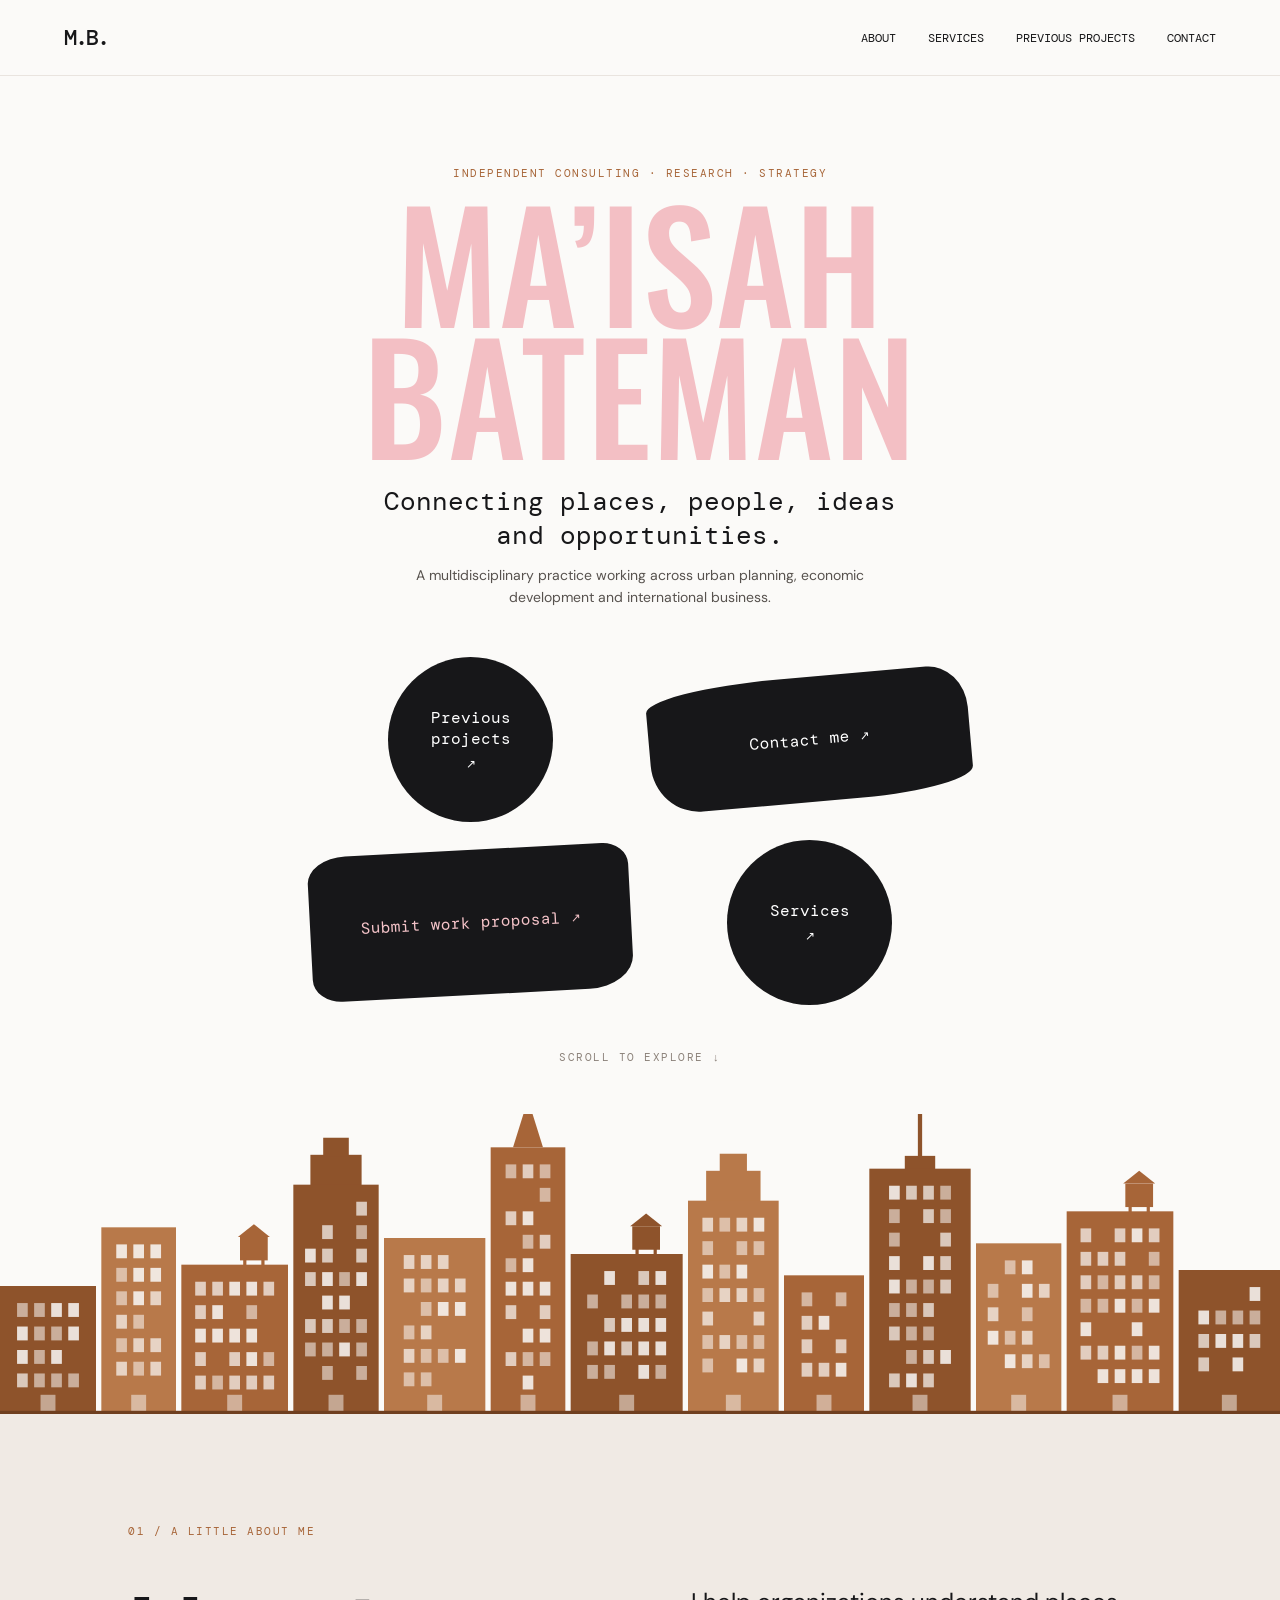
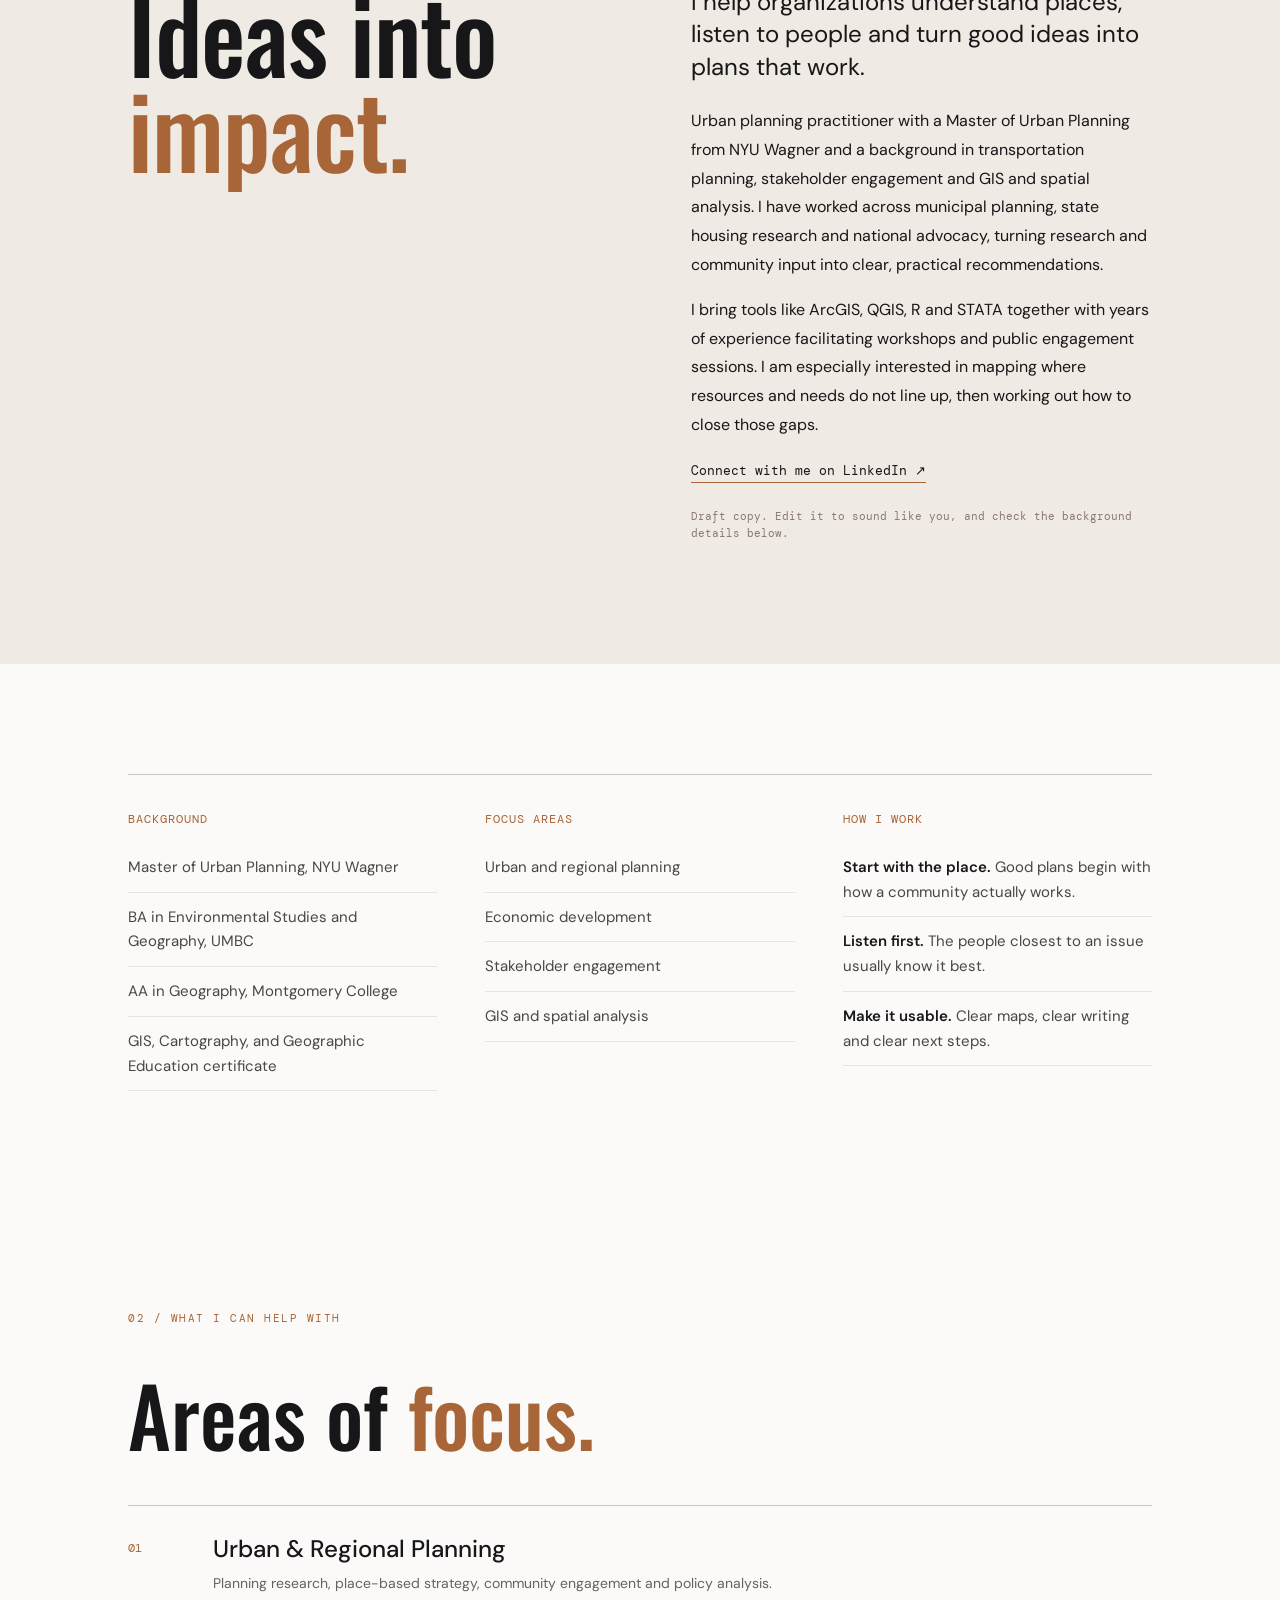
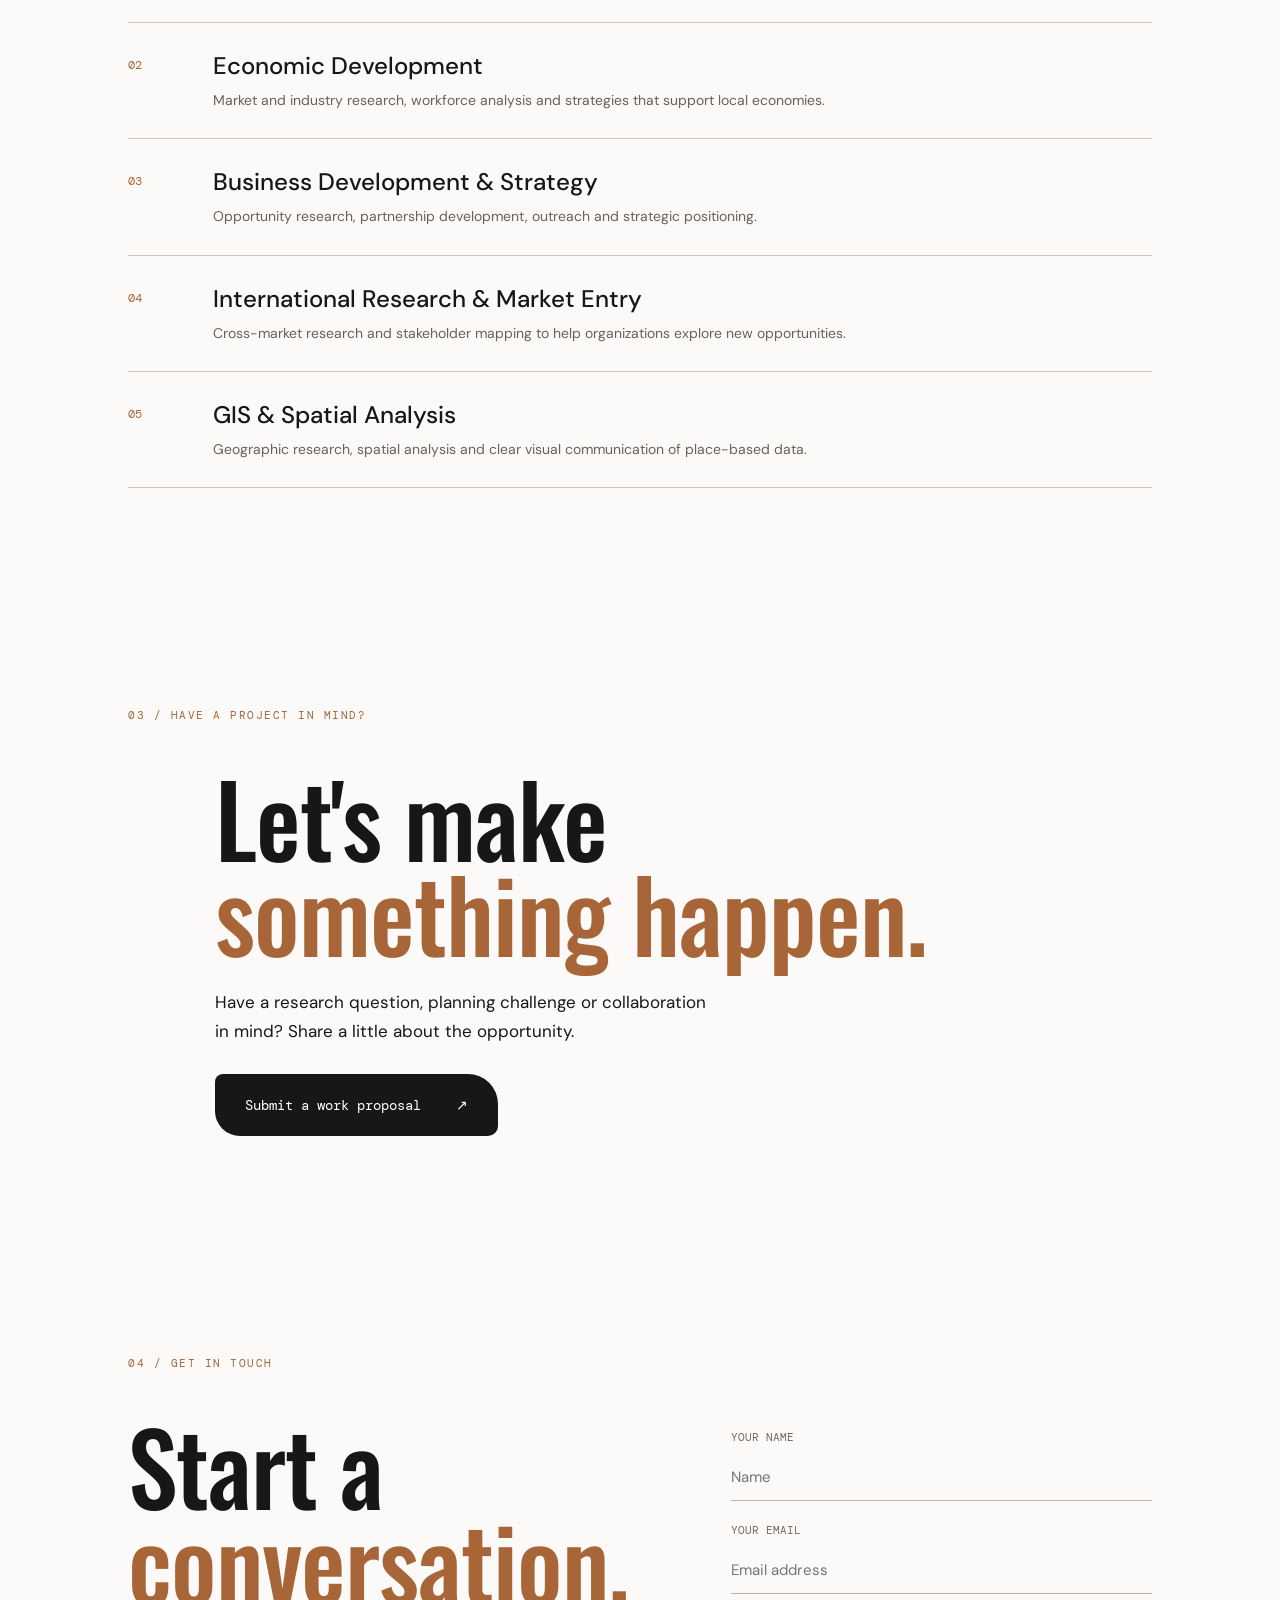
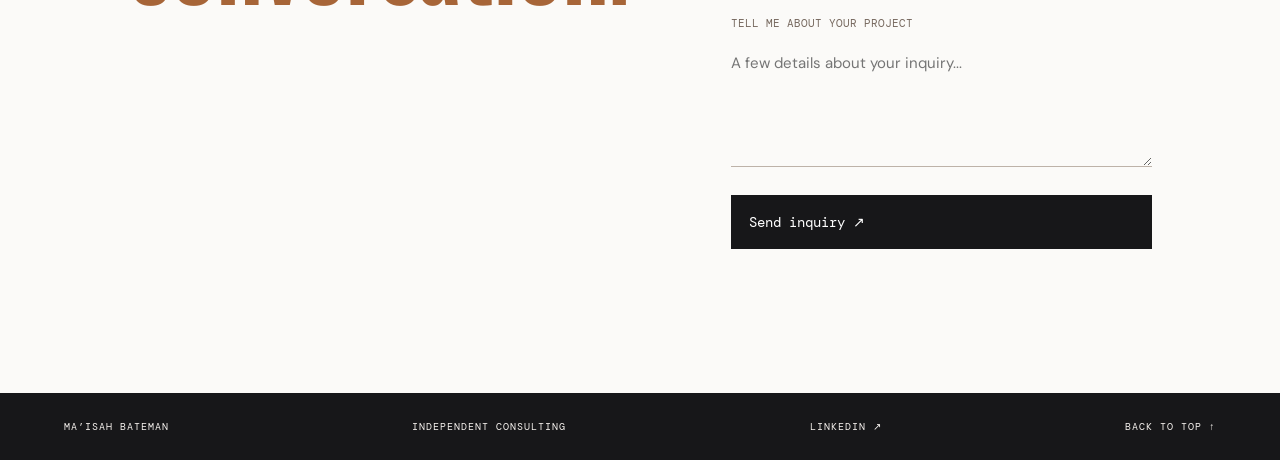
==== commit 7b4aceed: "Add files via upload" ====
--- a/index.html
+++ b/index.html
@@ -17,7 +17,7 @@
     <nav class="nav-links" aria-label="Main navigation">
       <a href="#about">About</a>
       <a href="#services">Services</a>
-      <a href="#projects">Previous projects</a>
+      <a href="projects.html">Previous projects</a>
       <a href="#contact">Contact</a>
     </nav>
   </header>
@@ -31,7 +31,7 @@
         <p class="hero-note">A multidisciplinary practice working across urban planning, economic development and international business.</p>
       </div>
       <div class="hero-links">
-        <a class="shape circle" href="#projects">Previous<br>projects <span>↗</span></a>
+        <a class="shape circle" href="projects.html">Previous<br>projects <span>↗</span></a>
         <a class="shape pill" href="#contact">Contact me <span>↗</span></a>
         <a class="shape wide" href="#proposal">Submit work proposal <span>↗</span></a>
         <a class="shape circle circle-pink" href="#services">Services <span>↗</span></a>
@@ -45,10 +45,43 @@
       <div class="intro-grid">
         <h2>Ideas into<br><em>impact.</em></h2>
         <div class="intro-text">
-          <p class="large-copy">I work at the intersection of places, people, policy and opportunity.</p>
-          <p>This independent consulting practice brings together urban and regional planning, economic development, research, stakeholder engagement and business strategy to help organizations understand challenges and move good ideas forward.</p>
-          <p class="edit-note">This is starter copy. We'll personalize it with your preferred bio and experience before publishing.</p>
-                  </div>
+          <p class="large-copy">I help organizations understand places, listen to people and turn good ideas into plans that work.</p>
+          <p>Urban planning practitioner with a Master of Urban Planning from NYU Wagner and a background in transportation planning, stakeholder engagement and GIS and spatial analysis. I have worked across municipal planning, state housing research and national advocacy, turning research and community input into clear, practical recommendations.</p>
+          <p>I bring tools like ArcGIS, QGIS, R and STATA together with years of experience facilitating workshops and public engagement sessions. I am especially interested in mapping where resources and needs do not line up, then working out how to close those gaps.</p>
+          <a class="text-link" href="https://www.linkedin.com/in/maisahbateman" target="_blank" rel="noopener">Connect with me on LinkedIn ↗</a>
+          <p class="edit-note">Draft copy. Edit it to sound like you, and check the background details below.</p>
+        </div>
+      </div>
+    </section>
+
+    <section class="section about-details">
+      <div class="about-grid">
+        <div>
+          <h3>Background</h3>
+          <ul>
+            <li>Master of Urban Planning, NYU Wagner</li>
+            <li>BA in Environmental Studies and Geography, UMBC</li>
+            <li>AA in Geography, Montgomery College</li>
+            <li>GIS, Cartography, and Geographic Education certificate</li>
+          </ul>
+        </div>
+        <div>
+          <h3>Focus areas</h3>
+          <ul>
+            <li>Urban and regional planning</li>
+            <li>Economic development</li>
+            <li>Stakeholder engagement</li>
+            <li>GIS and spatial analysis</li>
+          </ul>
+        </div>
+        <div>
+          <h3>How I work</h3>
+          <ul>
+            <li><strong>Start with the place.</strong> Good plans begin with how a community actually works.</li>
+            <li><strong>Listen first.</strong> The people closest to an issue usually know it best.</li>
+            <li><strong>Make it usable.</strong> Clear maps, clear writing and clear next steps.</li>
+          </ul>
+        </div>
       </div>
     </section>
 
@@ -56,27 +89,16 @@
       <p class="section-kicker">02 / WHAT I CAN HELP WITH</p>
       <h2 class="section-title">Areas of <em>focus.</em></h2>
       <div class="service-list">
-        <article><span>01</span><div><h3>Urban & Regional Planning</h3><p>Planning research, place-based strategy, community engagement and policy analysis.</p></div><b>↗</b></article>
-        <article><span>02</span><div><h3>Economic Development</h3><p>Market and industry research, workforce analysis and strategies that support local economies.</p></div><b>↗</b></article>
-        <article><span>03</span><div><h3>Business Development & Strategy</h3><p>Opportunity research, partnership development, outreach and strategic positioning.</p></div><b>↗</b></article>
-        <article><span>04</span><div><h3>International Research & Market Entry</h3><p>Cross-market research and stakeholder mapping to help organizations explore new opportunities.</p></div><b>↗</b></article>
-        <article><span>05</span><div><h3>GIS & Spatial Analysis</h3><p>Geographic research, spatial analysis and clear visual communication of place-based data.</p></div><b>↗</b></article>
+        <article><span>01</span><div><h3>Urban & Regional Planning</h3><p>Planning research, place-based strategy, community engagement and policy analysis.</p></div></article>
+        <article><span>02</span><div><h3>Economic Development</h3><p>Market and industry research, workforce analysis and strategies that support local economies.</p></div></article>
+        <article><span>03</span><div><h3>Business Development & Strategy</h3><p>Opportunity research, partnership development, outreach and strategic positioning.</p></div></article>
+        <article><span>04</span><div><h3>International Research & Market Entry</h3><p>Cross-market research and stakeholder mapping to help organizations explore new opportunities.</p></div></article>
+        <article><span>05</span><div><h3>GIS & Spatial Analysis</h3><p>Geographic research, spatial analysis and clear visual communication of place-based data.</p></div></article>
       </div>
     </section>
 
-    <section class="projects section" id="projects">
-      <p class="section-kicker">03 / SELECTED WORK</p>
-      <div class="projects-heading"><h2 class="section-title">Previous <em>projects.</em></h2><p>A selection of work, collaborations and research. Detailed case studies can be added here.</p></div>
-      <div class="project-grid">
-        <article class="project-card project-one"><span>PLANNING / MOBILITY</span><h3>Place-based<br>planning & mobility</h3><p>Community-centered research and planning initiatives.</p></article>
-        <article class="project-card project-two"><span>ECONOMIC DEVELOPMENT</span><h3>Workforce &<br>economic research</h3><p>Research connecting industries, employers and communities.</p></article>
-        <article class="project-card project-three"><span>STRATEGY / PARTNERSHIPS</span><h3>Partnerships &<br>market research</h3><p>Opportunity development and strategic outreach.</p></article>
-      </div>
-      <p class="edit-note">Project descriptions above are placeholders, not published client claims. Replace them with approved project summaries and your exact role.</p>
-    </section>
-
     <section class="proposal section" id="proposal">
-      <p class="section-kicker">04 / HAVE A PROJECT IN MIND?</p>
+      <p class="section-kicker">03 / HAVE A PROJECT IN MIND?</p>
       <div class="proposal-inner">
         <h2>Let's make<br><em>something happen.</em></h2>
         <p>Have a research question, planning challenge or collaboration in mind? Share a little about the opportunity.</p>
@@ -85,7 +107,7 @@
     </section>
 
     <section class="contact section" id="contact">
-      <p class="section-kicker">05 / GET IN TOUCH</p>
+      <p class="section-kicker">04 / GET IN TOUCH</p>
       <div class="contact-grid">
         <h2>Start a<br><em>conversation.</em></h2>
         <form id="contact-form">
@@ -99,7 +121,7 @@
     </section>
   </main>
 
-  <footer><a href="#home">MA’ISAH BATEMAN</a><span>INDEPENDENT CONSULTING</span><a href="#home">BACK TO TOP ↑</a></footer>
+  <footer><a href="#home">MA’ISAH BATEMAN</a><span>INDEPENDENT CONSULTING</span><a href="https://www.linkedin.com/in/maisahbateman" target="_blank" rel="noopener">LINKEDIN ↗</a><a href="#home">BACK TO TOP ↑</a></footer>
   <script src="script.js"></script>
 </body>
 </html>
--- a/style.css
+++ b/style.css
@@ -1,3 +1,13 @@
-*{box-sizing:border-box}html{scroll-behavior:smooth}body{margin:0;background:#fbfaf8;color:#171719;font-family:"DM Sans",sans-serif}a{color:inherit;text-decoration:none}.topbar{height:76px;padding:0 5vw;display:flex;align-items:center;justify-content:space-between;border-bottom:1px solid #e9e4df;background:#fbfaf8;position:sticky;top:0;z-index:10}.wordmark{font:500 22px "DM Mono",monospace;letter-spacing:-2px}.nav-links{display:flex;gap:32px;font:12px "DM Mono",monospace;text-transform:uppercase}.nav-links a:hover,footer a:hover{color:#a76538}.menu-toggle{display:none;background:none;border:0;font:12px "DM Mono",monospace}.hero{min-height:790px;padding:65px 7vw 0;position:relative;overflow:hidden;display:flex;flex-direction:column;justify-content:flex-start}.hero-art{position:relative;margin:50px -7vw 0;height:300px;pointer-events:none}.hero-art svg{display:block;width:100%;height:100%}.hero-copy{position:relative;z-index:1;text-align:center;margin:0 auto;width:min(850px,100%)}.eyebrow,.section-kicker,.scroll-cue{font:11px "DM Mono",monospace;letter-spacing:1.5px}.eyebrow{color:#a76538;margin:25px 0 14px}.hero h1{font:500 clamp(65px,12vw,150px)/.88 Oswald,sans-serif;letter-spacing:1px;margin:0;color:#f3bfc4}.hero h1 span{color:#f3bfc4}.hero-tagline{font:clamp(18px,2.5vw,26px) "DM Mono",monospace;margin:26px 0 12px}.hero-note{font-size:14px;line-height:1.6;max-width:470px;margin:0 auto;color:#57524e}.hero-links{position:relative;z-index:2;display:grid;grid-template-columns:1fr 1fr;gap:18px;max-width:660px;width:100%;margin:48px auto 0;align-items:center}.shape{background:#171719;color:white;display:flex;align-items:center;justify-content:center;text-align:center;font:16px "DM Mono",monospace;transition:transform .2s,background .2s;position:relative;min-height:125px}.shape:hover{transform:rotate(-2deg) scale(1.025);background:#a76538}.shape span{font-size:12px;margin-left:10px}.circle{width:165px;height:165px;border-radius:50%;justify-self:center;flex-direction:column;gap:7px}.circle span{margin:0}.pill{border-radius:42% 12% 35% 15% / 18% 35% 18% 40%;transform:rotate(-5deg)}.wide{border-radius:12% 8% 14% 9% / 18% 15% 22% 16%;min-height:145px;transform:rotate(-3deg);color:#f4c3c8}.circle-pink{background:#171719}.scroll-cue{text-align:center;margin-top:45px;color:#8b8179}.section{padding:110px 10vw}.section-kicker{color:#a76538;margin:0 0 48px}.intro{background:#f0eae4}.intro-grid,.contact-grid{display:grid;grid-template-columns:1fr 1fr;gap:8vw}.intro h2,.contact h2,.proposal h2{font:500 clamp(54px,8vw,100px)/.95 Oswald,sans-serif;margin:0;letter-spacing:-1px}.intro h2 em,.section-title em,.proposal h2 em,.contact h2 em{font-style:normal;color:#a76538}.intro-text{max-width:520px;font-size:16px;line-height:1.8}.large-copy{font:24px/1.35 "DM Sans",sans-serif;margin-top:0}.section-title{font:500 clamp(48px,7vw,82px)/1 Oswald,sans-serif;margin:0 0 50px}.service-list{border-top:1px solid #cfc5bb}.service-list article{display:grid;grid-template-columns:60px 1fr 30px;gap:25px;align-items:start;padding:27px 0;border-bottom:1px solid #cfc5bb}.service-list article>span{font:12px "DM Mono",monospace;color:#a76538;padding-top:7px}.service-list h3{font:500 24px "DM Sans",sans-serif;margin:0 0 8px}.service-list p{font-size:14px;line-height:1.6;color:#69615b;margin:0;max-width:650px}.service-list b{font-weight:400;font-size:20px}.projects{background:#171719;color:#fbfaf8}.projects .section-kicker{color:#f0b9bf}.projects-heading{display:flex;justify-content:space-between;gap:30px;align-items:end}.projects-heading p{max-width:300px;color:#c6bfba;font-size:14px;line-height:1.6}.projects .section-title em{color:#f0b9bf}.project-grid{display:grid;grid-template-columns:repeat(3,1fr);gap:14px;margin-top:35px}.project-card{min-height:280px;padding:25px;display:flex;flex-direction:column;justify-content:flex-end;background:#a76538;color:white}.project-two{background:#d7b7a0;color:#171719}.project-three{background:#edc4c7;color:#171719}.project-card span{font:10px "DM Mono",monospace;letter-spacing:1px}.project-card h3{font:500 32px/1.05 Oswald,sans-serif;margin:28px 0 8px}.project-card p{font-size:13px;line-height:1.5;margin:0;max-width:260px}.projects .proposal{background:#f0eae4}.proposal-inner{max-width:850px;margin:auto}.proposal-inner>p{font-size:17px;line-height:1.7;max-width:500px;margin:28px 0}.proposal-button{display:inline-flex;gap:35px;align-items:center;padding:22px 30px;background:#171719;color:white;border-radius:8px 30px 10px 25px;font:14px "DM Mono",monospace}.proposal-button:hover{background:#a76538}.contact-grid form{display:flex;flex-direction:column;gap:10px}.contact label{font:11px "DM Mono",monospace;text-transform:uppercase;margin-top:12px;color:#76685e}.contact input,.contact textarea{width:100%;border:0;border-bottom:1px solid #bdb2a8;background:transparent;padding:13px 0;font:15px "DM Sans",sans-serif;outline:none;resize:vertical}.contact input:focus,.contact textarea:focus{border-color:#a76538}.contact form button{margin-top:18px;padding:18px;background:#171719;color:white;border:0;text-align:left;font:14px "DM Mono",monospace;cursor:pointer}.contact form button:hover{background:#a76538}.form-status{font:11px/1.5 "DM Mono",monospace;color:#a76538;min-height:18px;margin:6px 0 0}footer{padding:27px 5vw;background:#171719;color:#f7f3ef;display:flex;justify-content:space-between;gap:15px;font:10px "DM Mono",monospace;letter-spacing:1px}
-@media(max-width:700px){.topbar{height:64px}.menu-toggle{display:block}.nav-links{display:none;position:absolute;top:64px;left:0;right:0;padding:22px 6vw;background:#fbfaf8;flex-direction:column;gap:20px;border-bottom:1px solid #e9e4df}.nav-links.open{display:flex}.hero{min-height:700px;padding:48px 6vw 0}.hero-art{margin:40px -6vw 0;height:200px}.eyebrow{font-size:9px}.hero h1{font-size:clamp(62px,16vw,105px)}.hero-note{font-size:12px;max-width:330px}.hero-links{gap:12px;margin-top:55px}.shape{font-size:12px;min-height:105px}.circle{width:125px;height:125px}.wide{min-height:120px}.section{padding:78px 7vw}.section-kicker{margin-bottom:35px}.intro-grid,.contact-grid{grid-template-columns:1fr;gap:35px}.intro h2,.contact h2,.proposal h2{font-size:65px}.projects-heading{display:block}.projects-heading p{margin-top:-25px}.project-grid{grid-template-columns:1fr}.project-card{min-height:220px}.service-list article{grid-template-columns:32px 1fr 20px;gap:12px}.service-list h3{font-size:19px}.service-list p{font-size:13px}footer{flex-wrap:wrap;font-size:9px}}
+*{box-sizing:border-box}html{scroll-behavior:smooth}body{margin:0;background:#fbfaf8;color:#171719;font-family:"DM Sans",sans-serif}a{color:inherit;text-decoration:none}.topbar{height:76px;padding:0 5vw;display:flex;align-items:center;justify-content:space-between;border-bottom:1px solid #e9e4df;background:#fbfaf8;position:sticky;top:0;z-index:10}.wordmark{font:500 22px "DM Mono",monospace;letter-spacing:-2px}.nav-links{display:flex;gap:32px;font:12px "DM Mono",monospace;text-transform:uppercase}.nav-links a:hover,footer a:hover{color:#a76538}.menu-toggle{display:none;background:none;border:0;font:12px "DM Mono",monospace}.hero{min-height:790px;padding:65px 7vw 0;position:relative;overflow:hidden;display:flex;flex-direction:column;justify-content:flex-start}.hero-art{position:relative;margin:50px -7vw 0;height:300px;pointer-events:none}.hero-art svg{display:block;width:100%;height:100%}.hero-copy{position:relative;z-index:1;text-align:center;margin:0 auto;width:min(850px,100%)}.eyebrow,.section-kicker,.scroll-cue{font:11px "DM Mono",monospace;letter-spacing:1.5px}.eyebrow{color:#a76538;margin:25px 0 14px}.hero h1{font:500 clamp(65px,12vw,150px)/.88 Oswald,sans-serif;letter-spacing:1px;margin:0;color:#f3bfc4}.hero h1 span{color:#f3bfc4}.hero-tagline{font:clamp(18px,2.5vw,26px) "DM Mono",monospace;margin:26px 0 12px}.hero-note{font-size:14px;line-height:1.6;max-width:470px;margin:0 auto;color:#57524e}.hero-links{position:relative;z-index:2;display:grid;grid-template-columns:1fr 1fr;gap:18px;max-width:660px;width:100%;margin:48px auto 0;align-items:center}.shape{background:#171719;color:white;display:flex;align-items:center;justify-content:center;text-align:center;font:16px "DM Mono",monospace;transition:transform .2s,background .2s;position:relative;min-height:125px}.shape:hover{transform:rotate(-2deg) scale(1.025);background:#a76538}.shape span{font-size:12px;margin-left:10px}.circle{width:165px;height:165px;border-radius:50%;justify-self:center;flex-direction:column;gap:7px}.circle span{margin:0}.pill{border-radius:42% 12% 35% 15% / 18% 35% 18% 40%;transform:rotate(-5deg)}.wide{border-radius:12% 8% 14% 9% / 18% 15% 22% 16%;min-height:145px;transform:rotate(-3deg);color:#f4c3c8}.circle-pink{background:#171719}.scroll-cue{text-align:center;margin-top:45px;color:#8b8179}.section{padding:110px 10vw}.section-kicker{color:#a76538;margin:0 0 48px}.intro{background:#f0eae4}.intro-grid,.contact-grid{display:grid;grid-template-columns:1fr 1fr;gap:8vw}.intro h2,.contact h2,.proposal h2{font:500 clamp(54px,8vw,100px)/.95 Oswald,sans-serif;margin:0;letter-spacing:-1px}.intro h2 em,.section-title em,.proposal h2 em,.contact h2 em{font-style:normal;color:#a76538}.intro-text{max-width:520px;font-size:16px;line-height:1.8}.large-copy{font:24px/1.35 "DM Sans",sans-serif;margin-top:0}.section-title{font:500 clamp(48px,7vw,82px)/1 Oswald,sans-serif;margin:0 0 50px}.service-list{border-top:1px solid #cfc5bb}.service-list article{display:grid;grid-template-columns:60px 1fr;gap:25px;align-items:start;padding:27px 0;border-bottom:1px solid #cfc5bb}.service-list article>span{font:12px "DM Mono",monospace;color:#a76538;padding-top:7px}.service-list h3{font:500 24px "DM Sans",sans-serif;margin:0 0 8px}.service-list p{font-size:14px;line-height:1.6;color:#69615b;margin:0;max-width:650px}.service-list b{font-weight:400;font-size:20px}.projects{background:#171719;color:#fbfaf8}.projects .section-kicker{color:#f0b9bf}.projects-heading{display:flex;justify-content:space-between;gap:30px;align-items:end}.projects-heading p{max-width:300px;color:#c6bfba;font-size:14px;line-height:1.6}.projects .section-title em{color:#f0b9bf}.project-grid{display:grid;grid-template-columns:repeat(3,1fr);gap:14px;margin-top:35px}.project-card{min-height:280px;padding:25px;display:flex;flex-direction:column;justify-content:flex-end;background:#a76538;color:white}.project-two{background:#d7b7a0;color:#171719}.project-three{background:#edc4c7;color:#171719}.project-card span{font:10px "DM Mono",monospace;letter-spacing:1px}.project-card h3{font:500 32px/1.05 Oswald,sans-serif;margin:28px 0 8px}.project-card p{font-size:13px;line-height:1.5;margin:0;max-width:260px}.projects .proposal{background:#f0eae4}.proposal-inner{max-width:850px;margin:auto}.proposal-inner>p{font-size:17px;line-height:1.7;max-width:500px;margin:28px 0}.proposal-button{display:inline-flex;gap:35px;align-items:center;padding:22px 30px;background:#171719;color:white;border-radius:8px 30px 10px 25px;font:14px "DM Mono",monospace}.proposal-button:hover{background:#a76538}.contact-grid form{display:flex;flex-direction:column;gap:10px}.contact label{font:11px "DM Mono",monospace;text-transform:uppercase;margin-top:12px;color:#76685e}.contact input,.contact textarea{width:100%;border:0;border-bottom:1px solid #bdb2a8;background:transparent;padding:13px 0;font:15px "DM Sans",sans-serif;outline:none;resize:vertical}.contact input:focus,.contact textarea:focus{border-color:#a76538}.contact form button{margin-top:18px;padding:18px;background:#171719;color:white;border:0;text-align:left;font:14px "DM Mono",monospace;cursor:pointer}.contact form button:hover{background:#a76538}.form-status{font:11px/1.5 "DM Mono",monospace;color:#a76538;min-height:18px;margin:6px 0 0}footer{padding:27px 5vw;background:#171719;color:#f7f3ef;display:flex;justify-content:space-between;gap:15px;font:10px "DM Mono",monospace;letter-spacing:1px}
+@media(max-width:700px){.topbar{height:64px}.menu-toggle{display:block}.nav-links{display:none;position:absolute;top:64px;left:0;right:0;padding:22px 6vw;background:#fbfaf8;flex-direction:column;gap:20px;border-bottom:1px solid #e9e4df}.nav-links.open{display:flex}.hero{min-height:700px;padding:48px 6vw 0}.hero-art{margin:40px -6vw 0;height:200px}.eyebrow{font-size:9px}.hero h1{font-size:clamp(62px,16vw,105px)}.hero-note{font-size:12px;max-width:330px}.hero-links{gap:12px;margin-top:55px}.shape{font-size:12px;min-height:105px}.circle{width:125px;height:125px}.wide{min-height:120px}.section{padding:78px 7vw}.section-kicker{margin-bottom:35px}.intro-grid,.contact-grid{grid-template-columns:1fr;gap:35px}.intro h2,.contact h2,.proposal h2{font-size:65px}.projects-heading{display:block}.projects-heading p{margin-top:-25px}.project-grid{grid-template-columns:1fr}.project-card{min-height:220px}.service-list article{grid-template-columns:32px 1fr;gap:12px}.service-list h3{font-size:19px}.service-list p{font-size:13px}footer{flex-wrap:wrap;font-size:9px}}
 .edit-note{font:11px/1.6 "DM Mono",monospace;color:#8a7770}.projects .edit-note{color:#aaa19b;margin-top:20px}
+.nav-links a.active{color:#a76538}
+.text-link{display:inline-block;margin:6px 0 14px;font:13px "DM Mono",monospace;border-bottom:1px solid #a76538;padding-bottom:3px}
+.text-link:hover{color:#a76538}
+.about-grid{display:grid;grid-template-columns:repeat(3,1fr);gap:48px;border-top:1px solid #cfc5bb;padding-top:36px}
+.about-grid h3{font:12px "DM Mono",monospace;color:#a76538;letter-spacing:1px;text-transform:uppercase;margin:0 0 16px}
+.about-grid ul{list-style:none;padding:0;margin:0}
+.about-grid li{padding:12px 0;border-bottom:1px solid #e9e4df;font-size:15px;line-height:1.65;color:#4c4540}
+.about-grid li strong{color:#171719;font-weight:600}
+.about-details .edit-note{margin-top:28px}
+@media(max-width:700px){.about-grid{grid-template-columns:1fr;gap:36px}}
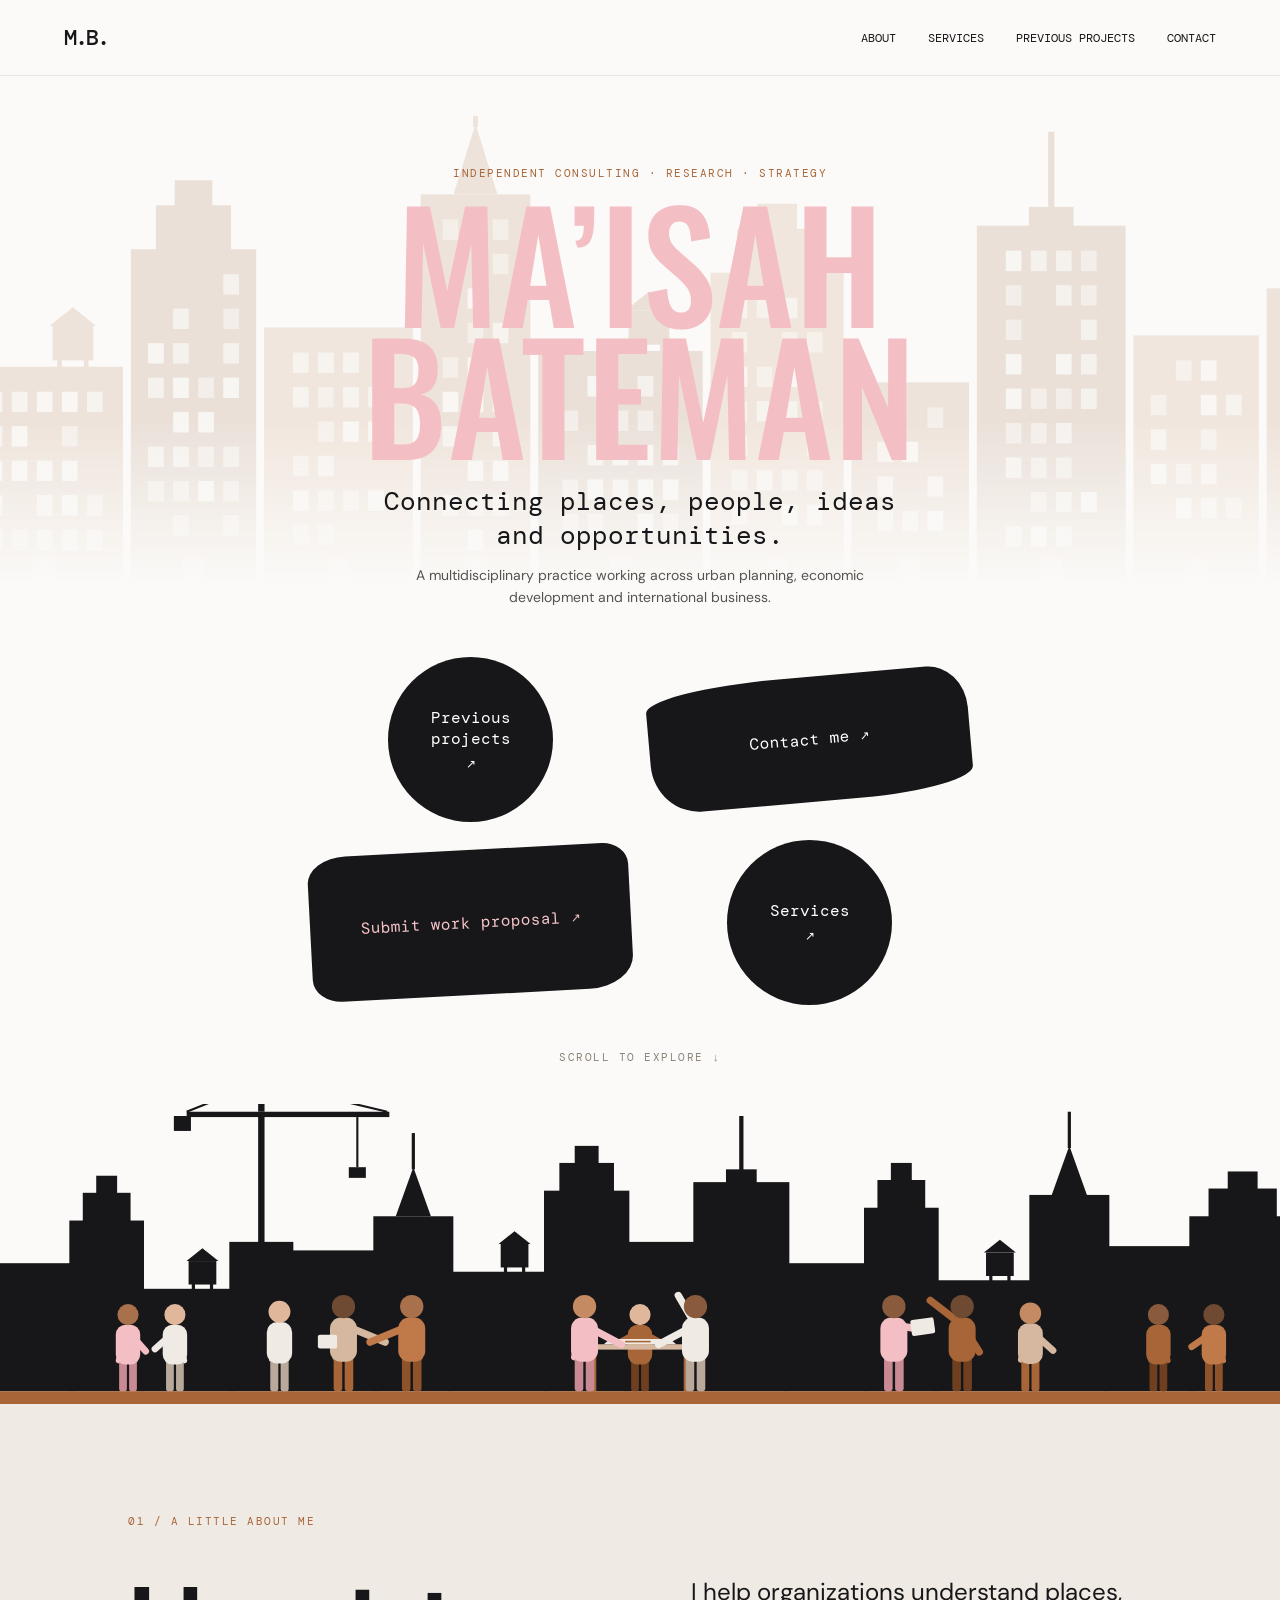
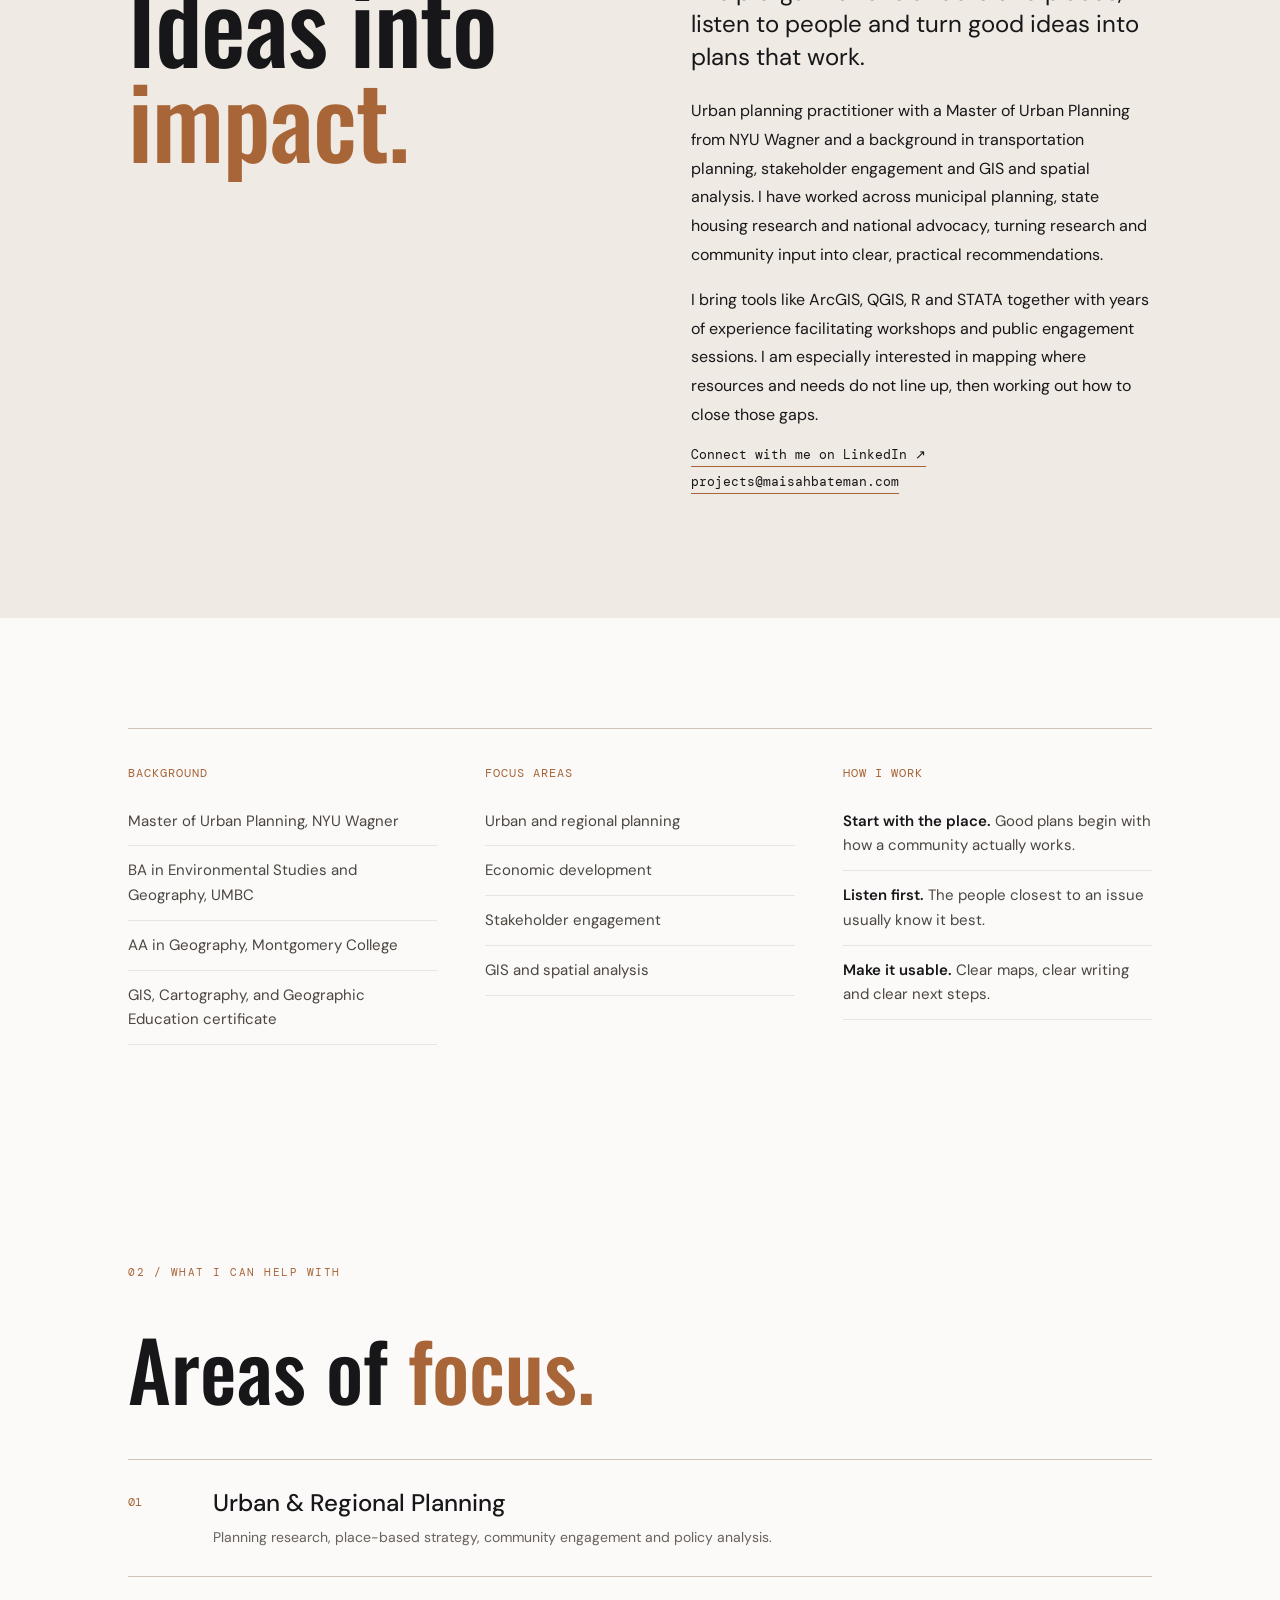
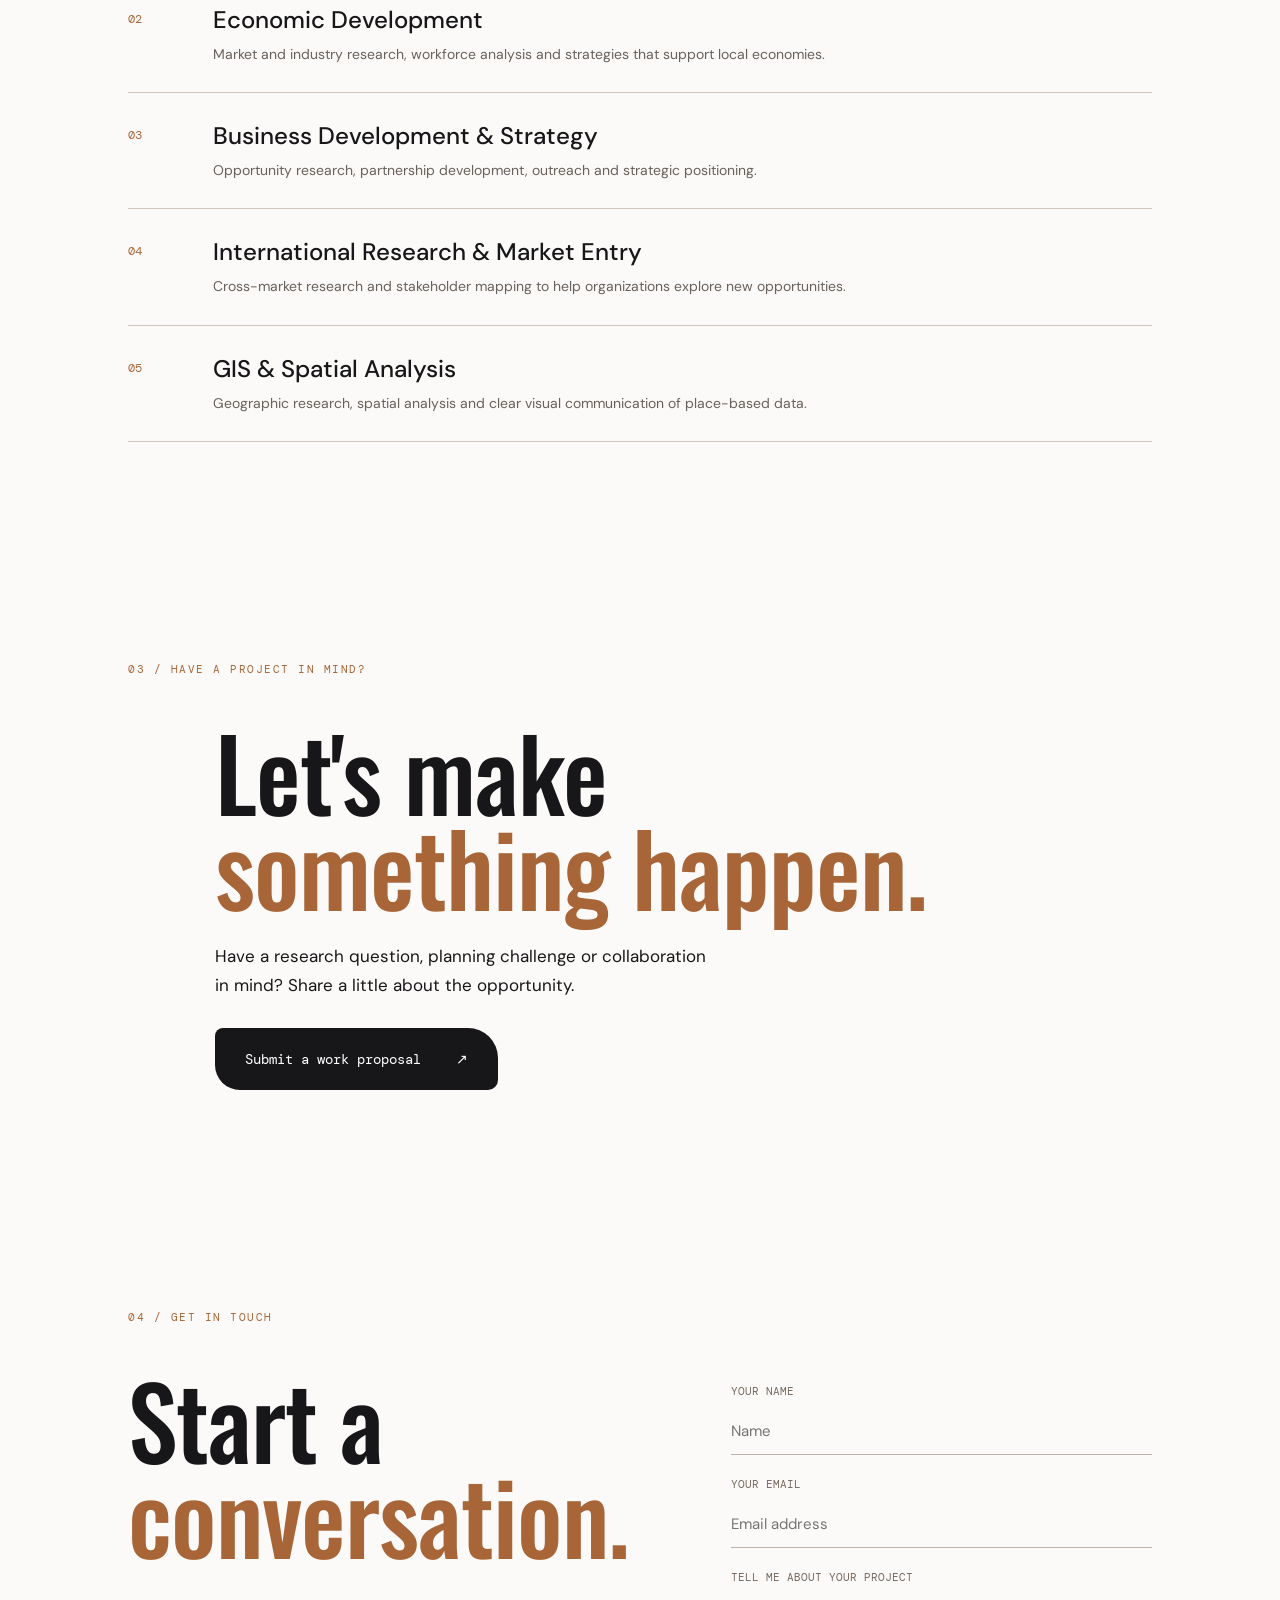
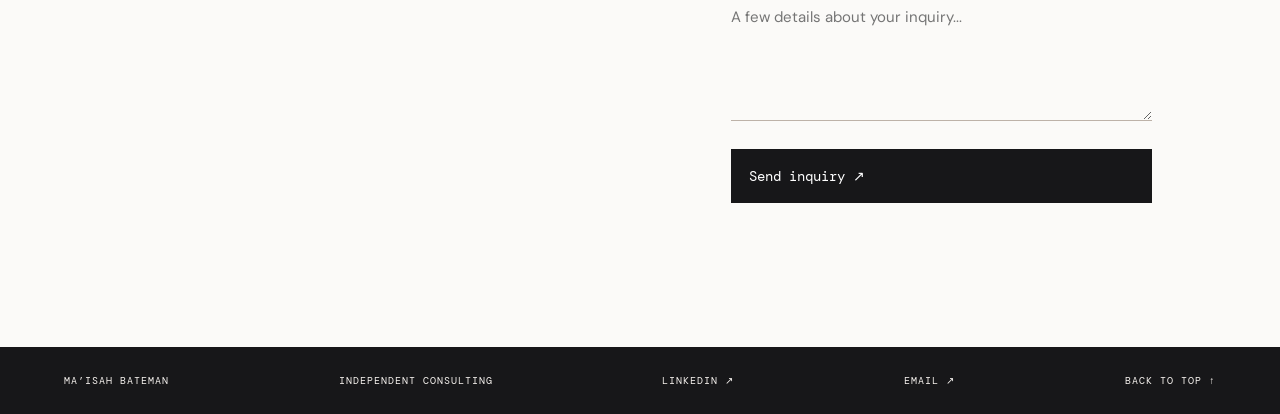
==== commit ec60e573: "Add files via upload" ====
--- a/index.html
+++ b/index.html
@@ -24,6 +24,7 @@
 
   <main>
     <section class="hero" id="home">
+      <div class="hero-bg" aria-hidden="true"><svg viewBox="0 0 1200 300" preserveAspectRatio="xMidYMax slice"><rect x="0" y="180" width="90" height="120" fill="#8E532B"/><rect x="16.0" y="196" width="10" height="13" fill="#fbfaf8" opacity="0.55"/><rect x="32.0" y="196" width="10" height="13" fill="#fbfaf8" opacity="0.55"/><rect x="48.0" y="196" width="10" height="13" fill="#fbfaf8" opacity="0.85"/><rect x="64.0" y="196" width="10" height="13" fill="#fbfaf8" opacity="0.85"/><rect x="16.0" y="218" width="10" height="13" fill="#fbfaf8" opacity="0.85"/><rect x="32.0" y="218" width="10" height="13" fill="#fbfaf8" opacity="0.55"/><rect x="48.0" y="218" width="10" height="13" fill="#fbfaf8" opacity="0.55"/><rect x="64.0" y="218" width="10" height="13" fill="#fbfaf8" opacity="0.85"/><rect x="16.0" y="240" width="10" height="13" fill="#fbfaf8" opacity="0.85"/><rect x="32.0" y="240" width="10" height="13" fill="#fbfaf8" opacity="0.55"/><rect x="48.0" y="240" width="10" height="13" fill="#fbfaf8" opacity="0.85"/><rect x="16.0" y="262" width="10" height="13" fill="#fbfaf8" opacity="0.7"/><rect x="32.0" y="262" width="10" height="13" fill="#fbfaf8" opacity="0.55"/><rect x="48.0" y="262" width="10" height="13" fill="#fbfaf8" opacity="0.55"/><rect x="64.0" y="262" width="10" height="13" fill="#fbfaf8" opacity="0.55"/><rect x="38.0" y="282" width="14" height="18" fill="#fbfaf8" opacity=".5"/><rect x="95" y="125" width="70" height="175" fill="#B8794A"/><rect x="109.0" y="141" width="10" height="13" fill="#fbfaf8" opacity="0.85"/><rect x="125.0" y="141" width="10" height="13" fill="#fbfaf8" opacity="0.85"/><rect x="141.0" y="141" width="10" height="13" fill="#fbfaf8" opacity="0.85"/><rect x="109.0" y="163" width="10" height="13" fill="#fbfaf8" opacity="0.55"/><rect x="125.0" y="163" width="10" height="13" fill="#fbfaf8" opacity="0.85"/><rect x="141.0" y="163" width="10" height="13" fill="#fbfaf8" opacity="0.85"/><rect x="109.0" y="185" width="10" height="13" fill="#fbfaf8" opacity="0.55"/><rect x="125.0" y="185" width="10" height="13" fill="#fbfaf8" opacity="0.85"/><rect x="141.0" y="185" width="10" height="13" fill="#fbfaf8" opacity="0.7"/><rect x="109.0" y="207" width="10" height="13" fill="#fbfaf8" opacity="0.7"/><rect x="125.0" y="207" width="10" height="13" fill="#fbfaf8" opacity="0.55"/><rect x="109.0" y="229" width="10" height="13" fill="#fbfaf8" opacity="0.55"/><rect x="125.0" y="229" width="10" height="13" fill="#fbfaf8" opacity="0.7"/><rect x="141.0" y="229" width="10" height="13" fill="#fbfaf8" opacity="0.7"/><rect x="109.0" y="251" width="10" height="13" fill="#fbfaf8" opacity="0.7"/><rect x="125.0" y="251" width="10" height="13" fill="#fbfaf8" opacity="0.55"/><rect x="141.0" y="251" width="10" height="13" fill="#fbfaf8" opacity="0.7"/><rect x="123.0" y="282" width="14" height="18" fill="#fbfaf8" opacity=".5"/><rect x="225.0" y="134" width="26" height="22" fill="#A76538"/><polygon points="223.0,134 238.0,122 253.0,134" fill="#A76538"/><rect x="228.0" y="154" width="3" height="8" fill="#A76538"/><rect x="245.0" y="154" width="3" height="8" fill="#A76538"/><rect x="170" y="160" width="100" height="140" fill="#A76538"/><rect x="183.0" y="176" width="10" height="13" fill="#fbfaf8" opacity="0.7"/><rect x="199.0" y="176" width="10" height="13" fill="#fbfaf8" opacity="0.7"/><rect x="215.0" y="176" width="10" height="13" fill="#fbfaf8" opacity="0.85"/><rect x="231.0" y="176" width="10" height="13" fill="#fbfaf8" opacity="0.85"/><rect x="247.0" y="176" width="10" height="13" fill="#fbfaf8" opacity="0.7"/><rect x="183.0" y="198" width="10" height="13" fill="#fbfaf8" opacity="0.7"/><rect x="199.0" y="198" width="10" height="13" fill="#fbfaf8" opacity="0.85"/><rect x="231.0" y="198" width="10" height="13" fill="#fbfaf8" opacity="0.55"/><rect x="183.0" y="220" width="10" height="13" fill="#fbfaf8" opacity="0.85"/><rect x="199.0" y="220" width="10" height="13" fill="#fbfaf8" opacity="0.85"/><rect x="215.0" y="220" width="10" height="13" fill="#fbfaf8" opacity="0.85"/><rect x="231.0" y="220" width="10" height="13" fill="#fbfaf8" opacity="0.85"/><rect x="183.0" y="242" width="10" height="13" fill="#fbfaf8" opacity="0.7"/><rect x="215.0" y="242" width="10" height="13" fill="#fbfaf8" opacity="0.7"/><rect x="231.0" y="242" width="10" height="13" fill="#fbfaf8" opacity="0.85"/><rect x="247.0" y="242" width="10" height="13" fill="#fbfaf8" opacity="0.55"/><rect x="183.0" y="264" width="10" height="13" fill="#fbfaf8" opacity="0.7"/><rect x="199.0" y="264" width="10" height="13" fill="#fbfaf8" opacity="0.55"/><rect x="215.0" y="264" width="10" height="13" fill="#fbfaf8" opacity="0.7"/><rect x="231.0" y="264" width="10" height="13" fill="#fbfaf8" opacity="0.7"/><rect x="247.0" y="264" width="10" height="13" fill="#fbfaf8" opacity="0.7"/><rect x="213.0" y="282" width="14" height="18" fill="#fbfaf8" opacity=".5"/><rect x="291.0" y="57" width="48.0" height="30" fill="#8E532B"/><rect x="303.0" y="41" width="24.0" height="18" fill="#8E532B"/><rect x="275" y="85" width="80" height="215" fill="#8E532B"/><rect x="334.0" y="101" width="10" height="13" fill="#fbfaf8" opacity="0.7"/><rect x="302.0" y="123" width="10" height="13" fill="#fbfaf8" opacity="0.7"/><rect x="334.0" y="123" width="10" height="13" fill="#fbfaf8" opacity="0.55"/><rect x="286.0" y="145" width="10" height="13" fill="#fbfaf8" opacity="0.85"/><rect x="302.0" y="145" width="10" height="13" fill="#fbfaf8" opacity="0.7"/><rect x="334.0" y="145" width="10" height="13" fill="#fbfaf8" opacity="0.7"/><rect x="286.0" y="167" width="10" height="13" fill="#fbfaf8" opacity="0.7"/><rect x="302.0" y="167" width="10" height="13" fill="#fbfaf8" opacity="0.85"/><rect x="318.0" y="167" width="10" height="13" fill="#fbfaf8" opacity="0.55"/><rect x="334.0" y="167" width="10" height="13" fill="#fbfaf8" opacity="0.85"/><rect x="302.0" y="189" width="10" height="13" fill="#fbfaf8" opacity="0.85"/><rect x="318.0" y="189" width="10" height="13" fill="#fbfaf8" opacity="0.85"/><rect x="286.0" y="211" width="10" height="13" fill="#fbfaf8" opacity="0.7"/><rect x="302.0" y="211" width="10" height="13" fill="#fbfaf8" opacity="0.7"/><rect x="318.0" y="211" width="10" height="13" fill="#fbfaf8" opacity="0.55"/><rect x="334.0" y="211" width="10" height="13" fill="#fbfaf8" opacity="0.55"/><rect x="286.0" y="233" width="10" height="13" fill="#fbfaf8" opacity="0.55"/><rect x="302.0" y="233" width="10" height="13" fill="#fbfaf8" opacity="0.55"/><rect x="318.0" y="233" width="10" height="13" fill="#fbfaf8" opacity="0.85"/><rect x="334.0" y="233" width="10" height="13" fill="#fbfaf8" opacity="0.55"/><rect x="302.0" y="255" width="10" height="13" fill="#fbfaf8" opacity="0.55"/><rect x="334.0" y="255" width="10" height="13" fill="#fbfaf8" opacity="0.55"/><rect x="308.0" y="282" width="14" height="18" fill="#fbfaf8" opacity=".5"/><rect x="360" y="135" width="95" height="165" fill="#B8794A"/><rect x="378.5" y="151" width="10" height="13" fill="#fbfaf8" opacity="0.7"/><rect x="394.5" y="151" width="10" height="13" fill="#fbfaf8" opacity="0.7"/><rect x="410.5" y="151" width="10" height="13" fill="#fbfaf8" opacity="0.7"/><rect x="378.5" y="173" width="10" height="13" fill="#fbfaf8" opacity="0.7"/><rect x="394.5" y="173" width="10" height="13" fill="#fbfaf8" opacity="0.55"/><rect x="410.5" y="173" width="10" height="13" fill="#fbfaf8" opacity="0.7"/><rect x="426.5" y="173" width="10" height="13" fill="#fbfaf8" opacity="0.7"/><rect x="394.5" y="195" width="10" height="13" fill="#fbfaf8" opacity="0.55"/><rect x="410.5" y="195" width="10" height="13" fill="#fbfaf8" opacity="0.85"/><rect x="426.5" y="195" width="10" height="13" fill="#fbfaf8" opacity="0.85"/><rect x="378.5" y="217" width="10" height="13" fill="#fbfaf8" opacity="0.55"/><rect x="394.5" y="217" width="10" height="13" fill="#fbfaf8" opacity="0.7"/><rect x="378.5" y="239" width="10" height="13" fill="#fbfaf8" opacity="0.7"/><rect x="394.5" y="239" width="10" height="13" fill="#fbfaf8" opacity="0.55"/><rect x="410.5" y="239" width="10" height="13" fill="#fbfaf8" opacity="0.55"/><rect x="426.5" y="239" width="10" height="13" fill="#fbfaf8" opacity="0.85"/><rect x="378.5" y="261" width="10" height="13" fill="#fbfaf8" opacity="0.55"/><rect x="394.5" y="261" width="10" height="13" fill="#fbfaf8" opacity="0.55"/><rect x="400.5" y="282" width="14" height="18" fill="#fbfaf8" opacity=".5"/><polygon points="481.0,50 495.0,5 509.0,50" fill="#A76538"/><rect x="493.5" y="-25" width="3" height="32" fill="#A76538"/><rect x="460" y="50" width="70" height="250" fill="#A76538"/><rect x="474.0" y="66" width="10" height="13" fill="#fbfaf8" opacity="0.55"/><rect x="490.0" y="66" width="10" height="13" fill="#fbfaf8" opacity="0.7"/><rect x="506.0" y="66" width="10" height="13" fill="#fbfaf8" opacity="0.55"/><rect x="506.0" y="88" width="10" height="13" fill="#fbfaf8" opacity="0.55"/><rect x="474.0" y="110" width="10" height="13" fill="#fbfaf8" opacity="0.7"/><rect x="490.0" y="110" width="10" height="13" fill="#fbfaf8" opacity="0.85"/><rect x="490.0" y="132" width="10" height="13" fill="#fbfaf8" opacity="0.55"/><rect x="506.0" y="132" width="10" height="13" fill="#fbfaf8" opacity="0.7"/><rect x="474.0" y="154" width="10" height="13" fill="#fbfaf8" opacity="0.55"/><rect x="490.0" y="154" width="10" height="13" fill="#fbfaf8" opacity="0.85"/><rect x="474.0" y="176" width="10" height="13" fill="#fbfaf8" opacity="0.85"/><rect x="490.0" y="176" width="10" height="13" fill="#fbfaf8" opacity="0.85"/><rect x="506.0" y="176" width="10" height="13" fill="#fbfaf8" opacity="0.85"/><rect x="474.0" y="198" width="10" height="13" fill="#fbfaf8" opacity="0.7"/><rect x="506.0" y="198" width="10" height="13" fill="#fbfaf8" opacity="0.7"/><rect x="490.0" y="220" width="10" height="13" fill="#fbfaf8" opacity="0.85"/><rect x="506.0" y="220" width="10" height="13" fill="#fbfaf8" opacity="0.85"/><rect x="474.0" y="242" width="10" height="13" fill="#fbfaf8" opacity="0.7"/><rect x="490.0" y="242" width="10" height="13" fill="#fbfaf8" opacity="0.55"/><rect x="506.0" y="242" width="10" height="13" fill="#fbfaf8" opacity="0.55"/><rect x="490.0" y="264" width="10" height="13" fill="#fbfaf8" opacity="0.85"/><rect x="488.0" y="282" width="14" height="18" fill="#fbfaf8" opacity=".5"/><rect x="592.75" y="124" width="26" height="22" fill="#8E532B"/><polygon points="590.75,124 605.75,112 620.75,124" fill="#8E532B"/><rect x="595.75" y="144" width="3" height="8" fill="#8E532B"/><rect x="612.75" y="144" width="3" height="8" fill="#8E532B"/><rect x="535" y="150" width="105" height="150" fill="#8E532B"/><rect x="566.5" y="166" width="10" height="13" fill="#fbfaf8" opacity="0.85"/><rect x="598.5" y="166" width="10" height="13" fill="#fbfaf8" opacity="0.7"/><rect x="614.5" y="166" width="10" height="13" fill="#fbfaf8" opacity="0.85"/><rect x="550.5" y="188" width="10" height="13" fill="#fbfaf8" opacity="0.55"/><rect x="582.5" y="188" width="10" height="13" fill="#fbfaf8" opacity="0.55"/><rect x="598.5" y="188" width="10" height="13" fill="#fbfaf8" opacity="0.55"/><rect x="614.5" y="188" width="10" height="13" fill="#fbfaf8" opacity="0.55"/><rect x="566.5" y="210" width="10" height="13" fill="#fbfaf8" opacity="0.7"/><rect x="582.5" y="210" width="10" height="13" fill="#fbfaf8" opacity="0.85"/><rect x="598.5" y="210" width="10" height="13" fill="#fbfaf8" opacity="0.85"/><rect x="614.5" y="210" width="10" height="13" fill="#fbfaf8" opacity="0.85"/><rect x="550.5" y="232" width="10" height="13" fill="#fbfaf8" opacity="0.55"/><rect x="566.5" y="232" width="10" height="13" fill="#fbfaf8" opacity="0.85"/><rect x="582.5" y="232" width="10" height="13" fill="#fbfaf8" opacity="0.7"/><rect x="598.5" y="232" width="10" height="13" fill="#fbfaf8" opacity="0.85"/><rect x="614.5" y="232" width="10" height="13" fill="#fbfaf8" opacity="0.85"/><rect x="550.5" y="254" width="10" height="13" fill="#fbfaf8" opacity="0.55"/><rect x="566.5" y="254" width="10" height="13" fill="#fbfaf8" opacity="0.55"/><rect x="598.5" y="254" width="10" height="13" fill="#fbfaf8" opacity="0.85"/><rect x="614.5" y="254" width="10" height="13" fill="#fbfaf8" opacity="0.55"/><rect x="580.5" y="282" width="14" height="18" fill="#fbfaf8" opacity=".5"/><rect x="662.0" y="72" width="51.0" height="30" fill="#B8794A"/><rect x="674.75" y="56" width="25.5" height="18" fill="#B8794A"/><rect x="645" y="100" width="85" height="200" fill="#B8794A"/><rect x="658.5" y="116" width="10" height="13" fill="#fbfaf8" opacity="0.7"/><rect x="674.5" y="116" width="10" height="13" fill="#fbfaf8" opacity="0.55"/><rect x="690.5" y="116" width="10" height="13" fill="#fbfaf8" opacity="0.7"/><rect x="706.5" y="116" width="10" height="13" fill="#fbfaf8" opacity="0.85"/><rect x="658.5" y="138" width="10" height="13" fill="#fbfaf8" opacity="0.55"/><rect x="690.5" y="138" width="10" height="13" fill="#fbfaf8" opacity="0.55"/><rect x="706.5" y="138" width="10" height="13" fill="#fbfaf8" opacity="0.55"/><rect x="658.5" y="160" width="10" height="13" fill="#fbfaf8" opacity="0.85"/><rect x="674.5" y="160" width="10" height="13" fill="#fbfaf8" opacity="0.55"/><rect x="690.5" y="160" width="10" height="13" fill="#fbfaf8" opacity="0.85"/><rect x="658.5" y="182" width="10" height="13" fill="#fbfaf8" opacity="0.55"/><rect x="674.5" y="182" width="10" height="13" fill="#fbfaf8" opacity="0.7"/><rect x="690.5" y="182" width="10" height="13" fill="#fbfaf8" opacity="0.7"/><rect x="706.5" y="182" width="10" height="13" fill="#fbfaf8" opacity="0.55"/><rect x="658.5" y="204" width="10" height="13" fill="#fbfaf8" opacity="0.7"/><rect x="706.5" y="204" width="10" height="13" fill="#fbfaf8" opacity="0.7"/><rect x="658.5" y="226" width="10" height="13" fill="#fbfaf8" opacity="0.55"/><rect x="674.5" y="226" width="10" height="13" fill="#fbfaf8" opacity="0.7"/><rect x="690.5" y="226" width="10" height="13" fill="#fbfaf8" opacity="0.55"/><rect x="706.5" y="226" width="10" height="13" fill="#fbfaf8" opacity="0.55"/><rect x="658.5" y="248" width="10" height="13" fill="#fbfaf8" opacity="0.55"/><rect x="690.5" y="248" width="10" height="13" fill="#fbfaf8" opacity="0.85"/><rect x="706.5" y="248" width="10" height="13" fill="#fbfaf8" opacity="0.7"/><rect x="680.5" y="282" width="14" height="18" fill="#fbfaf8" opacity=".5"/><rect x="735" y="170" width="75" height="130" fill="#A76538"/><rect x="751.5" y="186" width="10" height="13" fill="#fbfaf8" opacity="0.55"/><rect x="783.5" y="186" width="10" height="13" fill="#fbfaf8" opacity="0.55"/><rect x="751.5" y="208" width="10" height="13" fill="#fbfaf8" opacity="0.7"/><rect x="767.5" y="208" width="10" height="13" fill="#fbfaf8" opacity="0.85"/><rect x="751.5" y="230" width="10" height="13" fill="#fbfaf8" opacity="0.7"/><rect x="783.5" y="230" width="10" height="13" fill="#fbfaf8" opacity="0.7"/><rect x="751.5" y="252" width="10" height="13" fill="#fbfaf8" opacity="0.7"/><rect x="767.5" y="252" width="10" height="13" fill="#fbfaf8" opacity="0.7"/><rect x="783.5" y="252" width="10" height="13" fill="#fbfaf8" opacity="0.85"/><rect x="765.5" y="282" width="14" height="18" fill="#fbfaf8" opacity=".5"/><rect x="860.5" y="10" width="4" height="62" fill="#8E532B"/><rect x="848.25" y="58" width="28.5" height="14" fill="#8E532B"/><rect x="815" y="70" width="95" height="230" fill="#8E532B"/><rect x="833.5" y="86" width="10" height="13" fill="#fbfaf8" opacity="0.85"/><rect x="849.5" y="86" width="10" height="13" fill="#fbfaf8" opacity="0.7"/><rect x="865.5" y="86" width="10" height="13" fill="#fbfaf8" opacity="0.7"/><rect x="881.5" y="86" width="10" height="13" fill="#fbfaf8" opacity="0.55"/><rect x="833.5" y="108" width="10" height="13" fill="#fbfaf8" opacity="0.55"/><rect x="865.5" y="108" width="10" height="13" fill="#fbfaf8" opacity="0.7"/><rect x="881.5" y="108" width="10" height="13" fill="#fbfaf8" opacity="0.55"/><rect x="833.5" y="130" width="10" height="13" fill="#fbfaf8" opacity="0.55"/><rect x="881.5" y="130" width="10" height="13" fill="#fbfaf8" opacity="0.7"/><rect x="833.5" y="152" width="10" height="13" fill="#fbfaf8" opacity="0.85"/><rect x="865.5" y="152" width="10" height="13" fill="#fbfaf8" opacity="0.85"/><rect x="881.5" y="152" width="10" height="13" fill="#fbfaf8" opacity="0.7"/><rect x="833.5" y="174" width="10" height="13" fill="#fbfaf8" opacity="0.85"/><rect x="849.5" y="174" width="10" height="13" fill="#fbfaf8" opacity="0.55"/><rect x="865.5" y="174" width="10" height="13" fill="#fbfaf8" opacity="0.55"/><rect x="881.5" y="174" width="10" height="13" fill="#fbfaf8" opacity="0.7"/><rect x="833.5" y="196" width="10" height="13" fill="#fbfaf8" opacity="0.55"/><rect x="849.5" y="196" width="10" height="13" fill="#fbfaf8" opacity="0.55"/><rect x="865.5" y="196" width="10" height="13" fill="#fbfaf8" opacity="0.7"/><rect x="833.5" y="218" width="10" height="13" fill="#fbfaf8" opacity="0.7"/><rect x="849.5" y="218" width="10" height="13" fill="#fbfaf8" opacity="0.55"/><rect x="865.5" y="218" width="10" height="13" fill="#fbfaf8" opacity="0.55"/><rect x="849.5" y="240" width="10" height="13" fill="#fbfaf8" opacity="0.55"/><rect x="865.5" y="240" width="10" height="13" fill="#fbfaf8" opacity="0.7"/><rect x="881.5" y="240" width="10" height="13" fill="#fbfaf8" opacity="0.85"/><rect x="833.5" y="262" width="10" height="13" fill="#fbfaf8" opacity="0.7"/><rect x="849.5" y="262" width="10" height="13" fill="#fbfaf8" opacity="0.85"/><rect x="865.5" y="262" width="10" height="13" fill="#fbfaf8" opacity="0.7"/><rect x="855.5" y="282" width="14" height="18" fill="#fbfaf8" opacity=".5"/><rect x="915" y="140" width="80" height="160" fill="#B8794A"/><rect x="942.0" y="156" width="10" height="13" fill="#fbfaf8" opacity="0.55"/><rect x="958.0" y="156" width="10" height="13" fill="#fbfaf8" opacity="0.85"/><rect x="926.0" y="178" width="10" height="13" fill="#fbfaf8" opacity="0.55"/><rect x="958.0" y="178" width="10" height="13" fill="#fbfaf8" opacity="0.85"/><rect x="974.0" y="178" width="10" height="13" fill="#fbfaf8" opacity="0.7"/><rect x="926.0" y="200" width="10" height="13" fill="#fbfaf8" opacity="0.7"/><rect x="958.0" y="200" width="10" height="13" fill="#fbfaf8" opacity="0.55"/><rect x="926.0" y="222" width="10" height="13" fill="#fbfaf8" opacity="0.85"/><rect x="942.0" y="222" width="10" height="13" fill="#fbfaf8" opacity="0.55"/><rect x="958.0" y="222" width="10" height="13" fill="#fbfaf8" opacity="0.7"/><rect x="942.0" y="244" width="10" height="13" fill="#fbfaf8" opacity="0.85"/><rect x="958.0" y="244" width="10" height="13" fill="#fbfaf8" opacity="0.7"/><rect x="974.0" y="244" width="10" height="13" fill="#fbfaf8" opacity="0.55"/><rect x="948.0" y="282" width="14" height="18" fill="#fbfaf8" opacity=".5"/><rect x="1055.0" y="84" width="26" height="22" fill="#A76538"/><polygon points="1053.0,84 1068.0,72 1083.0,84" fill="#A76538"/><rect x="1058.0" y="104" width="3" height="8" fill="#A76538"/><rect x="1075.0" y="104" width="3" height="8" fill="#A76538"/><rect x="1000" y="110" width="100" height="190" fill="#A76538"/><rect x="1013.0" y="126" width="10" height="13" fill="#fbfaf8" opacity="0.7"/><rect x="1045.0" y="126" width="10" height="13" fill="#fbfaf8" opacity="0.7"/><rect x="1061.0" y="126" width="10" height="13" fill="#fbfaf8" opacity="0.85"/><rect x="1077.0" y="126" width="10" height="13" fill="#fbfaf8" opacity="0.7"/><rect x="1013.0" y="148" width="10" height="13" fill="#fbfaf8" opacity="0.7"/><rect x="1029.0" y="148" width="10" height="13" fill="#fbfaf8" opacity="0.7"/><rect x="1045.0" y="148" width="10" height="13" fill="#fbfaf8" opacity="0.7"/><rect x="1077.0" y="148" width="10" height="13" fill="#fbfaf8" opacity="0.55"/><rect x="1013.0" y="170" width="10" height="13" fill="#fbfaf8" opacity="0.7"/><rect x="1029.0" y="170" width="10" height="13" fill="#fbfaf8" opacity="0.55"/><rect x="1045.0" y="170" width="10" height="13" fill="#fbfaf8" opacity="0.7"/><rect x="1061.0" y="170" width="10" height="13" fill="#fbfaf8" opacity="0.7"/><rect x="1077.0" y="170" width="10" height="13" fill="#fbfaf8" opacity="0.55"/><rect x="1013.0" y="192" width="10" height="13" fill="#fbfaf8" opacity="0.55"/><rect x="1029.0" y="192" width="10" height="13" fill="#fbfaf8" opacity="0.55"/><rect x="1045.0" y="192" width="10" height="13" fill="#fbfaf8" opacity="0.85"/><rect x="1061.0" y="192" width="10" height="13" fill="#fbfaf8" opacity="0.55"/><rect x="1077.0" y="192" width="10" height="13" fill="#fbfaf8" opacity="0.85"/><rect x="1013.0" y="214" width="10" height="13" fill="#fbfaf8" opacity="0.85"/><rect x="1061.0" y="214" width="10" height="13" fill="#fbfaf8" opacity="0.85"/><rect x="1013.0" y="236" width="10" height="13" fill="#fbfaf8" opacity="0.7"/><rect x="1029.0" y="236" width="10" height="13" fill="#fbfaf8" opacity="0.7"/><rect x="1045.0" y="236" width="10" height="13" fill="#fbfaf8" opacity="0.85"/><rect x="1061.0" y="236" width="10" height="13" fill="#fbfaf8" opacity="0.55"/><rect x="1077.0" y="236" width="10" height="13" fill="#fbfaf8" opacity="0.85"/><rect x="1029.0" y="258" width="10" height="13" fill="#fbfaf8" opacity="0.85"/><rect x="1045.0" y="258" width="10" height="13" fill="#fbfaf8" opacity="0.85"/><rect x="1061.0" y="258" width="10" height="13" fill="#fbfaf8" opacity="0.85"/><rect x="1077.0" y="258" width="10" height="13" fill="#fbfaf8" opacity="0.85"/><rect x="1043.0" y="282" width="14" height="18" fill="#fbfaf8" opacity=".5"/><rect x="1105" y="165" width="95" height="135" fill="#8E532B"/><rect x="1171.5" y="181" width="10" height="13" fill="#fbfaf8" opacity="0.85"/><rect x="1123.5" y="203" width="10" height="13" fill="#fbfaf8" opacity="0.85"/><rect x="1139.5" y="203" width="10" height="13" fill="#fbfaf8" opacity="0.55"/><rect x="1155.5" y="203" width="10" height="13" fill="#fbfaf8" opacity="0.55"/><rect x="1171.5" y="203" width="10" height="13" fill="#fbfaf8" opacity="0.55"/><rect x="1123.5" y="225" width="10" height="13" fill="#fbfaf8" opacity="0.7"/><rect x="1139.5" y="225" width="10" height="13" fill="#fbfaf8" opacity="0.85"/><rect x="1155.5" y="225" width="10" height="13" fill="#fbfaf8" opacity="0.85"/><rect x="1171.5" y="225" width="10" height="13" fill="#fbfaf8" opacity="0.7"/><rect x="1123.5" y="247" width="10" height="13" fill="#fbfaf8" opacity="0.7"/><rect x="1155.5" y="247" width="10" height="13" fill="#fbfaf8" opacity="0.85"/><rect x="1145.5" y="282" width="14" height="18" fill="#fbfaf8" opacity=".5"/><rect x="0" y="297" width="1200" height="3" fill="#6f3f1f"/></svg></div>
       <div class="hero-copy">
         <p class="eyebrow">INDEPENDENT CONSULTING · RESEARCH · STRATEGY</p>
         <h1>MA’ISAH<br><span>BATEMAN</span></h1>
@@ -33,11 +34,11 @@
       <div class="hero-links">
         <a class="shape circle" href="projects.html">Previous<br>projects <span>↗</span></a>
         <a class="shape pill" href="#contact">Contact me <span>↗</span></a>
-        <a class="shape wide" href="#proposal">Submit work proposal <span>↗</span></a>
+        <a class="shape wide" href="proposal.html">Submit work proposal <span>↗</span></a>
         <a class="shape circle circle-pink" href="#services">Services <span>↗</span></a>
       </div>
       <div class="scroll-cue">SCROLL TO EXPLORE ↓</div>
-      <div class="hero-art" aria-hidden="true"><svg viewBox="0 0 1200 300" preserveAspectRatio="xMidYMax slice"><rect x="0" y="180" width="90" height="120" fill="#8E532B"/><rect x="16.0" y="196" width="10" height="13" fill="#fbfaf8" opacity="0.55"/><rect x="32.0" y="196" width="10" height="13" fill="#fbfaf8" opacity="0.55"/><rect x="48.0" y="196" width="10" height="13" fill="#fbfaf8" opacity="0.85"/><rect x="64.0" y="196" width="10" height="13" fill="#fbfaf8" opacity="0.85"/><rect x="16.0" y="218" width="10" height="13" fill="#fbfaf8" opacity="0.85"/><rect x="32.0" y="218" width="10" height="13" fill="#fbfaf8" opacity="0.55"/><rect x="48.0" y="218" width="10" height="13" fill="#fbfaf8" opacity="0.55"/><rect x="64.0" y="218" width="10" height="13" fill="#fbfaf8" opacity="0.85"/><rect x="16.0" y="240" width="10" height="13" fill="#fbfaf8" opacity="0.85"/><rect x="32.0" y="240" width="10" height="13" fill="#fbfaf8" opacity="0.55"/><rect x="48.0" y="240" width="10" height="13" fill="#fbfaf8" opacity="0.85"/><rect x="16.0" y="262" width="10" height="13" fill="#fbfaf8" opacity="0.7"/><rect x="32.0" y="262" width="10" height="13" fill="#fbfaf8" opacity="0.55"/><rect x="48.0" y="262" width="10" height="13" fill="#fbfaf8" opacity="0.55"/><rect x="64.0" y="262" width="10" height="13" fill="#fbfaf8" opacity="0.55"/><rect x="38.0" y="282" width="14" height="18" fill="#fbfaf8" opacity=".5"/><rect x="95" y="125" width="70" height="175" fill="#B8794A"/><rect x="109.0" y="141" width="10" height="13" fill="#fbfaf8" opacity="0.85"/><rect x="125.0" y="141" width="10" height="13" fill="#fbfaf8" opacity="0.85"/><rect x="141.0" y="141" width="10" height="13" fill="#fbfaf8" opacity="0.85"/><rect x="109.0" y="163" width="10" height="13" fill="#fbfaf8" opacity="0.55"/><rect x="125.0" y="163" width="10" height="13" fill="#fbfaf8" opacity="0.85"/><rect x="141.0" y="163" width="10" height="13" fill="#fbfaf8" opacity="0.85"/><rect x="109.0" y="185" width="10" height="13" fill="#fbfaf8" opacity="0.55"/><rect x="125.0" y="185" width="10" height="13" fill="#fbfaf8" opacity="0.85"/><rect x="141.0" y="185" width="10" height="13" fill="#fbfaf8" opacity="0.7"/><rect x="109.0" y="207" width="10" height="13" fill="#fbfaf8" opacity="0.7"/><rect x="125.0" y="207" width="10" height="13" fill="#fbfaf8" opacity="0.55"/><rect x="109.0" y="229" width="10" height="13" fill="#fbfaf8" opacity="0.55"/><rect x="125.0" y="229" width="10" height="13" fill="#fbfaf8" opacity="0.7"/><rect x="141.0" y="229" width="10" height="13" fill="#fbfaf8" opacity="0.7"/><rect x="109.0" y="251" width="10" height="13" fill="#fbfaf8" opacity="0.7"/><rect x="125.0" y="251" width="10" height="13" fill="#fbfaf8" opacity="0.55"/><rect x="141.0" y="251" width="10" height="13" fill="#fbfaf8" opacity="0.7"/><rect x="123.0" y="282" width="14" height="18" fill="#fbfaf8" opacity=".5"/><rect x="225.0" y="134" width="26" height="22" fill="#A76538"/><polygon points="223.0,134 238.0,122 253.0,134" fill="#A76538"/><rect x="228.0" y="154" width="3" height="8" fill="#A76538"/><rect x="245.0" y="154" width="3" height="8" fill="#A76538"/><rect x="170" y="160" width="100" height="140" fill="#A76538"/><rect x="183.0" y="176" width="10" height="13" fill="#fbfaf8" opacity="0.7"/><rect x="199.0" y="176" width="10" height="13" fill="#fbfaf8" opacity="0.7"/><rect x="215.0" y="176" width="10" height="13" fill="#fbfaf8" opacity="0.85"/><rect x="231.0" y="176" width="10" height="13" fill="#fbfaf8" opacity="0.85"/><rect x="247.0" y="176" width="10" height="13" fill="#fbfaf8" opacity="0.7"/><rect x="183.0" y="198" width="10" height="13" fill="#fbfaf8" opacity="0.7"/><rect x="199.0" y="198" width="10" height="13" fill="#fbfaf8" opacity="0.85"/><rect x="231.0" y="198" width="10" height="13" fill="#fbfaf8" opacity="0.55"/><rect x="183.0" y="220" width="10" height="13" fill="#fbfaf8" opacity="0.85"/><rect x="199.0" y="220" width="10" height="13" fill="#fbfaf8" opacity="0.85"/><rect x="215.0" y="220" width="10" height="13" fill="#fbfaf8" opacity="0.85"/><rect x="231.0" y="220" width="10" height="13" fill="#fbfaf8" opacity="0.85"/><rect x="183.0" y="242" width="10" height="13" fill="#fbfaf8" opacity="0.7"/><rect x="215.0" y="242" width="10" height="13" fill="#fbfaf8" opacity="0.7"/><rect x="231.0" y="242" width="10" height="13" fill="#fbfaf8" opacity="0.85"/><rect x="247.0" y="242" width="10" height="13" fill="#fbfaf8" opacity="0.55"/><rect x="183.0" y="264" width="10" height="13" fill="#fbfaf8" opacity="0.7"/><rect x="199.0" y="264" width="10" height="13" fill="#fbfaf8" opacity="0.55"/><rect x="215.0" y="264" width="10" height="13" fill="#fbfaf8" opacity="0.7"/><rect x="231.0" y="264" width="10" height="13" fill="#fbfaf8" opacity="0.7"/><rect x="247.0" y="264" width="10" height="13" fill="#fbfaf8" opacity="0.7"/><rect x="213.0" y="282" width="14" height="18" fill="#fbfaf8" opacity=".5"/><rect x="291.0" y="57" width="48.0" height="30" fill="#8E532B"/><rect x="303.0" y="41" width="24.0" height="18" fill="#8E532B"/><rect x="275" y="85" width="80" height="215" fill="#8E532B"/><rect x="334.0" y="101" width="10" height="13" fill="#fbfaf8" opacity="0.7"/><rect x="302.0" y="123" width="10" height="13" fill="#fbfaf8" opacity="0.7"/><rect x="334.0" y="123" width="10" height="13" fill="#fbfaf8" opacity="0.55"/><rect x="286.0" y="145" width="10" height="13" fill="#fbfaf8" opacity="0.85"/><rect x="302.0" y="145" width="10" height="13" fill="#fbfaf8" opacity="0.7"/><rect x="334.0" y="145" width="10" height="13" fill="#fbfaf8" opacity="0.7"/><rect x="286.0" y="167" width="10" height="13" fill="#fbfaf8" opacity="0.7"/><rect x="302.0" y="167" width="10" height="13" fill="#fbfaf8" opacity="0.85"/><rect x="318.0" y="167" width="10" height="13" fill="#fbfaf8" opacity="0.55"/><rect x="334.0" y="167" width="10" height="13" fill="#fbfaf8" opacity="0.85"/><rect x="302.0" y="189" width="10" height="13" fill="#fbfaf8" opacity="0.85"/><rect x="318.0" y="189" width="10" height="13" fill="#fbfaf8" opacity="0.85"/><rect x="286.0" y="211" width="10" height="13" fill="#fbfaf8" opacity="0.7"/><rect x="302.0" y="211" width="10" height="13" fill="#fbfaf8" opacity="0.7"/><rect x="318.0" y="211" width="10" height="13" fill="#fbfaf8" opacity="0.55"/><rect x="334.0" y="211" width="10" height="13" fill="#fbfaf8" opacity="0.55"/><rect x="286.0" y="233" width="10" height="13" fill="#fbfaf8" opacity="0.55"/><rect x="302.0" y="233" width="10" height="13" fill="#fbfaf8" opacity="0.55"/><rect x="318.0" y="233" width="10" height="13" fill="#fbfaf8" opacity="0.85"/><rect x="334.0" y="233" width="10" height="13" fill="#fbfaf8" opacity="0.55"/><rect x="302.0" y="255" width="10" height="13" fill="#fbfaf8" opacity="0.55"/><rect x="334.0" y="255" width="10" height="13" fill="#fbfaf8" opacity="0.55"/><rect x="308.0" y="282" width="14" height="18" fill="#fbfaf8" opacity=".5"/><rect x="360" y="135" width="95" height="165" fill="#B8794A"/><rect x="378.5" y="151" width="10" height="13" fill="#fbfaf8" opacity="0.7"/><rect x="394.5" y="151" width="10" height="13" fill="#fbfaf8" opacity="0.7"/><rect x="410.5" y="151" width="10" height="13" fill="#fbfaf8" opacity="0.7"/><rect x="378.5" y="173" width="10" height="13" fill="#fbfaf8" opacity="0.7"/><rect x="394.5" y="173" width="10" height="13" fill="#fbfaf8" opacity="0.55"/><rect x="410.5" y="173" width="10" height="13" fill="#fbfaf8" opacity="0.7"/><rect x="426.5" y="173" width="10" height="13" fill="#fbfaf8" opacity="0.7"/><rect x="394.5" y="195" width="10" height="13" fill="#fbfaf8" opacity="0.55"/><rect x="410.5" y="195" width="10" height="13" fill="#fbfaf8" opacity="0.85"/><rect x="426.5" y="195" width="10" height="13" fill="#fbfaf8" opacity="0.85"/><rect x="378.5" y="217" width="10" height="13" fill="#fbfaf8" opacity="0.55"/><rect x="394.5" y="217" width="10" height="13" fill="#fbfaf8" opacity="0.7"/><rect x="378.5" y="239" width="10" height="13" fill="#fbfaf8" opacity="0.7"/><rect x="394.5" y="239" width="10" height="13" fill="#fbfaf8" opacity="0.55"/><rect x="410.5" y="239" width="10" height="13" fill="#fbfaf8" opacity="0.55"/><rect x="426.5" y="239" width="10" height="13" fill="#fbfaf8" opacity="0.85"/><rect x="378.5" y="261" width="10" height="13" fill="#fbfaf8" opacity="0.55"/><rect x="394.5" y="261" width="10" height="13" fill="#fbfaf8" opacity="0.55"/><rect x="400.5" y="282" width="14" height="18" fill="#fbfaf8" opacity=".5"/><polygon points="481.0,50 495.0,5 509.0,50" fill="#A76538"/><rect x="493.5" y="-25" width="3" height="32" fill="#A76538"/><rect x="460" y="50" width="70" height="250" fill="#A76538"/><rect x="474.0" y="66" width="10" height="13" fill="#fbfaf8" opacity="0.55"/><rect x="490.0" y="66" width="10" height="13" fill="#fbfaf8" opacity="0.7"/><rect x="506.0" y="66" width="10" height="13" fill="#fbfaf8" opacity="0.55"/><rect x="506.0" y="88" width="10" height="13" fill="#fbfaf8" opacity="0.55"/><rect x="474.0" y="110" width="10" height="13" fill="#fbfaf8" opacity="0.7"/><rect x="490.0" y="110" width="10" height="13" fill="#fbfaf8" opacity="0.85"/><rect x="490.0" y="132" width="10" height="13" fill="#fbfaf8" opacity="0.55"/><rect x="506.0" y="132" width="10" height="13" fill="#fbfaf8" opacity="0.7"/><rect x="474.0" y="154" width="10" height="13" fill="#fbfaf8" opacity="0.55"/><rect x="490.0" y="154" width="10" height="13" fill="#fbfaf8" opacity="0.85"/><rect x="474.0" y="176" width="10" height="13" fill="#fbfaf8" opacity="0.85"/><rect x="490.0" y="176" width="10" height="13" fill="#fbfaf8" opacity="0.85"/><rect x="506.0" y="176" width="10" height="13" fill="#fbfaf8" opacity="0.85"/><rect x="474.0" y="198" width="10" height="13" fill="#fbfaf8" opacity="0.7"/><rect x="506.0" y="198" width="10" height="13" fill="#fbfaf8" opacity="0.7"/><rect x="490.0" y="220" width="10" height="13" fill="#fbfaf8" opacity="0.85"/><rect x="506.0" y="220" width="10" height="13" fill="#fbfaf8" opacity="0.85"/><rect x="474.0" y="242" width="10" height="13" fill="#fbfaf8" opacity="0.7"/><rect x="490.0" y="242" width="10" height="13" fill="#fbfaf8" opacity="0.55"/><rect x="506.0" y="242" width="10" height="13" fill="#fbfaf8" opacity="0.55"/><rect x="490.0" y="264" width="10" height="13" fill="#fbfaf8" opacity="0.85"/><rect x="488.0" y="282" width="14" height="18" fill="#fbfaf8" opacity=".5"/><rect x="592.75" y="124" width="26" height="22" fill="#8E532B"/><polygon points="590.75,124 605.75,112 620.75,124" fill="#8E532B"/><rect x="595.75" y="144" width="3" height="8" fill="#8E532B"/><rect x="612.75" y="144" width="3" height="8" fill="#8E532B"/><rect x="535" y="150" width="105" height="150" fill="#8E532B"/><rect x="566.5" y="166" width="10" height="13" fill="#fbfaf8" opacity="0.85"/><rect x="598.5" y="166" width="10" height="13" fill="#fbfaf8" opacity="0.7"/><rect x="614.5" y="166" width="10" height="13" fill="#fbfaf8" opacity="0.85"/><rect x="550.5" y="188" width="10" height="13" fill="#fbfaf8" opacity="0.55"/><rect x="582.5" y="188" width="10" height="13" fill="#fbfaf8" opacity="0.55"/><rect x="598.5" y="188" width="10" height="13" fill="#fbfaf8" opacity="0.55"/><rect x="614.5" y="188" width="10" height="13" fill="#fbfaf8" opacity="0.55"/><rect x="566.5" y="210" width="10" height="13" fill="#fbfaf8" opacity="0.7"/><rect x="582.5" y="210" width="10" height="13" fill="#fbfaf8" opacity="0.85"/><rect x="598.5" y="210" width="10" height="13" fill="#fbfaf8" opacity="0.85"/><rect x="614.5" y="210" width="10" height="13" fill="#fbfaf8" opacity="0.85"/><rect x="550.5" y="232" width="10" height="13" fill="#fbfaf8" opacity="0.55"/><rect x="566.5" y="232" width="10" height="13" fill="#fbfaf8" opacity="0.85"/><rect x="582.5" y="232" width="10" height="13" fill="#fbfaf8" opacity="0.7"/><rect x="598.5" y="232" width="10" height="13" fill="#fbfaf8" opacity="0.85"/><rect x="614.5" y="232" width="10" height="13" fill="#fbfaf8" opacity="0.85"/><rect x="550.5" y="254" width="10" height="13" fill="#fbfaf8" opacity="0.55"/><rect x="566.5" y="254" width="10" height="13" fill="#fbfaf8" opacity="0.55"/><rect x="598.5" y="254" width="10" height="13" fill="#fbfaf8" opacity="0.85"/><rect x="614.5" y="254" width="10" height="13" fill="#fbfaf8" opacity="0.55"/><rect x="580.5" y="282" width="14" height="18" fill="#fbfaf8" opacity=".5"/><rect x="662.0" y="72" width="51.0" height="30" fill="#B8794A"/><rect x="674.75" y="56" width="25.5" height="18" fill="#B8794A"/><rect x="645" y="100" width="85" height="200" fill="#B8794A"/><rect x="658.5" y="116" width="10" height="13" fill="#fbfaf8" opacity="0.7"/><rect x="674.5" y="116" width="10" height="13" fill="#fbfaf8" opacity="0.55"/><rect x="690.5" y="116" width="10" height="13" fill="#fbfaf8" opacity="0.7"/><rect x="706.5" y="116" width="10" height="13" fill="#fbfaf8" opacity="0.85"/><rect x="658.5" y="138" width="10" height="13" fill="#fbfaf8" opacity="0.55"/><rect x="690.5" y="138" width="10" height="13" fill="#fbfaf8" opacity="0.55"/><rect x="706.5" y="138" width="10" height="13" fill="#fbfaf8" opacity="0.55"/><rect x="658.5" y="160" width="10" height="13" fill="#fbfaf8" opacity="0.85"/><rect x="674.5" y="160" width="10" height="13" fill="#fbfaf8" opacity="0.55"/><rect x="690.5" y="160" width="10" height="13" fill="#fbfaf8" opacity="0.85"/><rect x="658.5" y="182" width="10" height="13" fill="#fbfaf8" opacity="0.55"/><rect x="674.5" y="182" width="10" height="13" fill="#fbfaf8" opacity="0.7"/><rect x="690.5" y="182" width="10" height="13" fill="#fbfaf8" opacity="0.7"/><rect x="706.5" y="182" width="10" height="13" fill="#fbfaf8" opacity="0.55"/><rect x="658.5" y="204" width="10" height="13" fill="#fbfaf8" opacity="0.7"/><rect x="706.5" y="204" width="10" height="13" fill="#fbfaf8" opacity="0.7"/><rect x="658.5" y="226" width="10" height="13" fill="#fbfaf8" opacity="0.55"/><rect x="674.5" y="226" width="10" height="13" fill="#fbfaf8" opacity="0.7"/><rect x="690.5" y="226" width="10" height="13" fill="#fbfaf8" opacity="0.55"/><rect x="706.5" y="226" width="10" height="13" fill="#fbfaf8" opacity="0.55"/><rect x="658.5" y="248" width="10" height="13" fill="#fbfaf8" opacity="0.55"/><rect x="690.5" y="248" width="10" height="13" fill="#fbfaf8" opacity="0.85"/><rect x="706.5" y="248" width="10" height="13" fill="#fbfaf8" opacity="0.7"/><rect x="680.5" y="282" width="14" height="18" fill="#fbfaf8" opacity=".5"/><rect x="735" y="170" width="75" height="130" fill="#A76538"/><rect x="751.5" y="186" width="10" height="13" fill="#fbfaf8" opacity="0.55"/><rect x="783.5" y="186" width="10" height="13" fill="#fbfaf8" opacity="0.55"/><rect x="751.5" y="208" width="10" height="13" fill="#fbfaf8" opacity="0.7"/><rect x="767.5" y="208" width="10" height="13" fill="#fbfaf8" opacity="0.85"/><rect x="751.5" y="230" width="10" height="13" fill="#fbfaf8" opacity="0.7"/><rect x="783.5" y="230" width="10" height="13" fill="#fbfaf8" opacity="0.7"/><rect x="751.5" y="252" width="10" height="13" fill="#fbfaf8" opacity="0.7"/><rect x="767.5" y="252" width="10" height="13" fill="#fbfaf8" opacity="0.7"/><rect x="783.5" y="252" width="10" height="13" fill="#fbfaf8" opacity="0.85"/><rect x="765.5" y="282" width="14" height="18" fill="#fbfaf8" opacity=".5"/><rect x="860.5" y="10" width="4" height="62" fill="#8E532B"/><rect x="848.25" y="58" width="28.5" height="14" fill="#8E532B"/><rect x="815" y="70" width="95" height="230" fill="#8E532B"/><rect x="833.5" y="86" width="10" height="13" fill="#fbfaf8" opacity="0.85"/><rect x="849.5" y="86" width="10" height="13" fill="#fbfaf8" opacity="0.7"/><rect x="865.5" y="86" width="10" height="13" fill="#fbfaf8" opacity="0.7"/><rect x="881.5" y="86" width="10" height="13" fill="#fbfaf8" opacity="0.55"/><rect x="833.5" y="108" width="10" height="13" fill="#fbfaf8" opacity="0.55"/><rect x="865.5" y="108" width="10" height="13" fill="#fbfaf8" opacity="0.7"/><rect x="881.5" y="108" width="10" height="13" fill="#fbfaf8" opacity="0.55"/><rect x="833.5" y="130" width="10" height="13" fill="#fbfaf8" opacity="0.55"/><rect x="881.5" y="130" width="10" height="13" fill="#fbfaf8" opacity="0.7"/><rect x="833.5" y="152" width="10" height="13" fill="#fbfaf8" opacity="0.85"/><rect x="865.5" y="152" width="10" height="13" fill="#fbfaf8" opacity="0.85"/><rect x="881.5" y="152" width="10" height="13" fill="#fbfaf8" opacity="0.7"/><rect x="833.5" y="174" width="10" height="13" fill="#fbfaf8" opacity="0.85"/><rect x="849.5" y="174" width="10" height="13" fill="#fbfaf8" opacity="0.55"/><rect x="865.5" y="174" width="10" height="13" fill="#fbfaf8" opacity="0.55"/><rect x="881.5" y="174" width="10" height="13" fill="#fbfaf8" opacity="0.7"/><rect x="833.5" y="196" width="10" height="13" fill="#fbfaf8" opacity="0.55"/><rect x="849.5" y="196" width="10" height="13" fill="#fbfaf8" opacity="0.55"/><rect x="865.5" y="196" width="10" height="13" fill="#fbfaf8" opacity="0.7"/><rect x="833.5" y="218" width="10" height="13" fill="#fbfaf8" opacity="0.7"/><rect x="849.5" y="218" width="10" height="13" fill="#fbfaf8" opacity="0.55"/><rect x="865.5" y="218" width="10" height="13" fill="#fbfaf8" opacity="0.55"/><rect x="849.5" y="240" width="10" height="13" fill="#fbfaf8" opacity="0.55"/><rect x="865.5" y="240" width="10" height="13" fill="#fbfaf8" opacity="0.7"/><rect x="881.5" y="240" width="10" height="13" fill="#fbfaf8" opacity="0.85"/><rect x="833.5" y="262" width="10" height="13" fill="#fbfaf8" opacity="0.7"/><rect x="849.5" y="262" width="10" height="13" fill="#fbfaf8" opacity="0.85"/><rect x="865.5" y="262" width="10" height="13" fill="#fbfaf8" opacity="0.7"/><rect x="855.5" y="282" width="14" height="18" fill="#fbfaf8" opacity=".5"/><rect x="915" y="140" width="80" height="160" fill="#B8794A"/><rect x="942.0" y="156" width="10" height="13" fill="#fbfaf8" opacity="0.55"/><rect x="958.0" y="156" width="10" height="13" fill="#fbfaf8" opacity="0.85"/><rect x="926.0" y="178" width="10" height="13" fill="#fbfaf8" opacity="0.55"/><rect x="958.0" y="178" width="10" height="13" fill="#fbfaf8" opacity="0.85"/><rect x="974.0" y="178" width="10" height="13" fill="#fbfaf8" opacity="0.7"/><rect x="926.0" y="200" width="10" height="13" fill="#fbfaf8" opacity="0.7"/><rect x="958.0" y="200" width="10" height="13" fill="#fbfaf8" opacity="0.55"/><rect x="926.0" y="222" width="10" height="13" fill="#fbfaf8" opacity="0.85"/><rect x="942.0" y="222" width="10" height="13" fill="#fbfaf8" opacity="0.55"/><rect x="958.0" y="222" width="10" height="13" fill="#fbfaf8" opacity="0.7"/><rect x="942.0" y="244" width="10" height="13" fill="#fbfaf8" opacity="0.85"/><rect x="958.0" y="244" width="10" height="13" fill="#fbfaf8" opacity="0.7"/><rect x="974.0" y="244" width="10" height="13" fill="#fbfaf8" opacity="0.55"/><rect x="948.0" y="282" width="14" height="18" fill="#fbfaf8" opacity=".5"/><rect x="1055.0" y="84" width="26" height="22" fill="#A76538"/><polygon points="1053.0,84 1068.0,72 1083.0,84" fill="#A76538"/><rect x="1058.0" y="104" width="3" height="8" fill="#A76538"/><rect x="1075.0" y="104" width="3" height="8" fill="#A76538"/><rect x="1000" y="110" width="100" height="190" fill="#A76538"/><rect x="1013.0" y="126" width="10" height="13" fill="#fbfaf8" opacity="0.7"/><rect x="1045.0" y="126" width="10" height="13" fill="#fbfaf8" opacity="0.7"/><rect x="1061.0" y="126" width="10" height="13" fill="#fbfaf8" opacity="0.85"/><rect x="1077.0" y="126" width="10" height="13" fill="#fbfaf8" opacity="0.7"/><rect x="1013.0" y="148" width="10" height="13" fill="#fbfaf8" opacity="0.7"/><rect x="1029.0" y="148" width="10" height="13" fill="#fbfaf8" opacity="0.7"/><rect x="1045.0" y="148" width="10" height="13" fill="#fbfaf8" opacity="0.7"/><rect x="1077.0" y="148" width="10" height="13" fill="#fbfaf8" opacity="0.55"/><rect x="1013.0" y="170" width="10" height="13" fill="#fbfaf8" opacity="0.7"/><rect x="1029.0" y="170" width="10" height="13" fill="#fbfaf8" opacity="0.55"/><rect x="1045.0" y="170" width="10" height="13" fill="#fbfaf8" opacity="0.7"/><rect x="1061.0" y="170" width="10" height="13" fill="#fbfaf8" opacity="0.7"/><rect x="1077.0" y="170" width="10" height="13" fill="#fbfaf8" opacity="0.55"/><rect x="1013.0" y="192" width="10" height="13" fill="#fbfaf8" opacity="0.55"/><rect x="1029.0" y="192" width="10" height="13" fill="#fbfaf8" opacity="0.55"/><rect x="1045.0" y="192" width="10" height="13" fill="#fbfaf8" opacity="0.85"/><rect x="1061.0" y="192" width="10" height="13" fill="#fbfaf8" opacity="0.55"/><rect x="1077.0" y="192" width="10" height="13" fill="#fbfaf8" opacity="0.85"/><rect x="1013.0" y="214" width="10" height="13" fill="#fbfaf8" opacity="0.85"/><rect x="1061.0" y="214" width="10" height="13" fill="#fbfaf8" opacity="0.85"/><rect x="1013.0" y="236" width="10" height="13" fill="#fbfaf8" opacity="0.7"/><rect x="1029.0" y="236" width="10" height="13" fill="#fbfaf8" opacity="0.7"/><rect x="1045.0" y="236" width="10" height="13" fill="#fbfaf8" opacity="0.85"/><rect x="1061.0" y="236" width="10" height="13" fill="#fbfaf8" opacity="0.55"/><rect x="1077.0" y="236" width="10" height="13" fill="#fbfaf8" opacity="0.85"/><rect x="1029.0" y="258" width="10" height="13" fill="#fbfaf8" opacity="0.85"/><rect x="1045.0" y="258" width="10" height="13" fill="#fbfaf8" opacity="0.85"/><rect x="1061.0" y="258" width="10" height="13" fill="#fbfaf8" opacity="0.85"/><rect x="1077.0" y="258" width="10" height="13" fill="#fbfaf8" opacity="0.85"/><rect x="1043.0" y="282" width="14" height="18" fill="#fbfaf8" opacity=".5"/><rect x="1105" y="165" width="95" height="135" fill="#8E532B"/><rect x="1171.5" y="181" width="10" height="13" fill="#fbfaf8" opacity="0.85"/><rect x="1123.5" y="203" width="10" height="13" fill="#fbfaf8" opacity="0.85"/><rect x="1139.5" y="203" width="10" height="13" fill="#fbfaf8" opacity="0.55"/><rect x="1155.5" y="203" width="10" height="13" fill="#fbfaf8" opacity="0.55"/><rect x="1171.5" y="203" width="10" height="13" fill="#fbfaf8" opacity="0.55"/><rect x="1123.5" y="225" width="10" height="13" fill="#fbfaf8" opacity="0.7"/><rect x="1139.5" y="225" width="10" height="13" fill="#fbfaf8" opacity="0.85"/><rect x="1155.5" y="225" width="10" height="13" fill="#fbfaf8" opacity="0.85"/><rect x="1171.5" y="225" width="10" height="13" fill="#fbfaf8" opacity="0.7"/><rect x="1123.5" y="247" width="10" height="13" fill="#fbfaf8" opacity="0.7"/><rect x="1155.5" y="247" width="10" height="13" fill="#fbfaf8" opacity="0.85"/><rect x="1145.5" y="282" width="14" height="18" fill="#fbfaf8" opacity=".5"/><rect x="0" y="297" width="1200" height="3" fill="#6f3f1f"/></svg></div>
+      <div class="hero-art"><svg viewBox="0 0 1200 300" preserveAspectRatio="xMidYMax slice" role="img" aria-label="Illustration of people collaborating in front of a city skyline"><rect x="-10" y="168" width="80" height="120" fill="#171719"/><rect x="77.6" y="102" width="44.800000000000004" height="28" fill="#171719"/><rect x="90.2" y="86" width="19.6" height="18" fill="#171719"/><rect x="65" y="128" width="70" height="160" fill="#171719"/><rect x="176.8" y="166" width="26" height="22" fill="#171719"/><polygon points="174.8,166 189.8,154 204.8,166" fill="#171719"/><rect x="179.8" y="186" width="3" height="8" fill="#171719"/><rect x="196.8" y="186" width="3" height="8" fill="#171719"/><rect x="130" y="192" width="90" height="96" fill="#171719"/><rect x="242.0" y="28" width="6" height="122" fill="#171719"/><rect x="175.0" y="26" width="190" height="5" fill="#171719"/><rect x="163.0" y="30" width="16" height="14" fill="#171719"/><polygon points="242.0,-2 248.0,-2 248.0,26 242.0,26" fill="#171719"/><line x1="245.0" y1="-2" x2="363.0" y2="26" stroke="#171719" stroke-width="2"/><line x1="245.0" y1="-2" x2="175.0" y2="26" stroke="#171719" stroke-width="2"/><line x1="335.0" y1="31" x2="335.0" y2="78" stroke="#171719" stroke-width="2"/><rect x="327.0" y="78" width="16" height="10" fill="#171719"/><rect x="215" y="148" width="60" height="140" fill="#171719"/><rect x="270" y="156" width="85" height="132" fill="#171719"/><polygon points="371.0,124 387.5,78 404.0,124" fill="#171719"/><rect x="386.0" y="46" width="3" height="34" fill="#171719"/><rect x="350" y="124" width="75" height="164" fill="#171719"/><rect x="469.4" y="150" width="26" height="22" fill="#171719"/><polygon points="467.4,150 482.4,138 497.4,150" fill="#171719"/><rect x="472.4" y="170" width="3" height="8" fill="#171719"/><rect x="489.4" y="170" width="3" height="8" fill="#171719"/><rect x="420" y="176" width="95" height="112" fill="#171719"/><rect x="524.4" y="74" width="51.2" height="28" fill="#171719"/><rect x="538.8" y="58" width="22.400000000000002" height="18" fill="#171719"/><rect x="510" y="100" width="80" height="188" fill="#171719"/><rect x="585" y="148" width="70" height="140" fill="#171719"/><rect x="693.0" y="30" width="4" height="64" fill="#171719"/><rect x="680.6" y="80" width="28.8" height="14" fill="#171719"/><rect x="650" y="92" width="90" height="196" fill="#171719"/><rect x="735" y="168" width="80" height="120" fill="#171719"/><rect x="822.6" y="90" width="44.800000000000004" height="28" fill="#171719"/><rect x="835.2" y="74" width="19.6" height="18" fill="#171719"/><rect x="810" y="116" width="70" height="172" fill="#171719"/><rect x="924.4" y="158" width="26" height="22" fill="#171719"/><polygon points="922.4,158 937.4,146 952.4,158" fill="#171719"/><rect x="927.4" y="178" width="3" height="8" fill="#171719"/><rect x="944.4" y="178" width="3" height="8" fill="#171719"/><rect x="875" y="184" width="95" height="104" fill="#171719"/><polygon points="986.0,104 1002.5,58 1019.0,104" fill="#171719"/><rect x="1001.0" y="26" width="3" height="34" fill="#171719"/><rect x="965" y="104" width="75" height="184" fill="#171719"/><rect x="1035" y="152" width="85" height="136" fill="#171719"/><rect x="1133.0" y="98" width="64.0" height="28" fill="#171719"/><rect x="1151.0" y="82" width="28.000000000000004" height="18" fill="#171719"/><rect x="1115" y="124" width="100" height="164" fill="#171719"/><rect x="0" y="288" width="1200" height="12" fill="#a76538"/><line x1="600" y1="231.84" x2="581.28" y2="242.24" stroke="#a76538" stroke-width="6.24" stroke-linecap="round"/><line x1="600" y1="231.84" x2="618.72" y2="242.24" stroke="#a76538" stroke-width="6.24" stroke-linecap="round"/><rect x="591.68" y="256.8" width="7.28" height="31.200000000000003" rx="2.08" fill="#6f3f1f"/><rect x="601.04" y="256.8" width="7.28" height="31.200000000000003" rx="2.08" fill="#6f3f1f"/><rect x="588.56" y="225.6" width="22.880000000000003" height="37.44" rx="9.36" fill="#a76538"/><circle cx="600" cy="216.24" r="9.88" fill="#e0b79a"/><rect x="550" y="244" width="100" height="5" fill="#d6b8a0"/><rect x="554" y="249" width="5" height="39" fill="#a76538"/><rect x="641" y="249" width="5" height="39" fill="#a76538"/><polygon points="566,244 634,244 628,239 572,239" fill="#f0eae4"/><line x1="586" y1="241.5" x2="610" y2="241.5" stroke="#a76538" stroke-width="1.5"/><line x1="548" y1="225.9" x2="582.5" y2="244.3" stroke="#f3bfc4" stroke-width="6.8999999999999995" stroke-linecap="round"/><line x1="548" y1="225.9" x2="538.8" y2="255.8" stroke="#f3bfc4" stroke-width="6.8999999999999995" stroke-linecap="round"/><rect x="538.8" y="253.5" width="8.049999999999999" height="34.5" rx="2.3" fill="#c98a93"/><rect x="549.15" y="253.5" width="8.049999999999999" height="34.5" rx="2.3" fill="#c98a93"/><rect x="535.35" y="219.0" width="25.299999999999997" height="41.4" rx="10.35" fill="#f3bfc4"/><circle cx="548" cy="208.65" r="10.924999999999999" fill="#c48a62"/><line x1="652" y1="225.9" x2="617.5" y2="244.3" stroke="#f0eae4" stroke-width="6.8999999999999995" stroke-linecap="round"/><line x1="652" y1="225.9" x2="635.9" y2="198.3" stroke="#f0eae4" stroke-width="6.8999999999999995" stroke-linecap="round"/><rect x="642.8" y="253.5" width="8.049999999999999" height="34.5" rx="2.3" fill="#b8a99b"/><rect x="653.15" y="253.5" width="8.049999999999999" height="34.5" rx="2.3" fill="#b8a99b"/><rect x="639.35" y="219.0" width="25.299999999999997" height="41.4" rx="10.35" fill="#f0eae4"/><circle cx="652" cy="208.65" r="10.924999999999999" fill="#8a5a3c"/><line x1="322" y1="225.9" x2="361.1" y2="242.0" stroke="#d6b8a0" stroke-width="6.8999999999999995" stroke-linecap="round"/><line x1="322" y1="225.9" x2="315.1" y2="255.8" stroke="#d6b8a0" stroke-width="6.8999999999999995" stroke-linecap="round"/><rect x="312.8" y="253.5" width="8.049999999999999" height="34.5" rx="2.3" fill="#a76538"/><rect x="323.15" y="253.5" width="8.049999999999999" height="34.5" rx="2.3" fill="#a76538"/><rect x="309.35" y="219.0" width="25.299999999999997" height="41.4" rx="10.35" fill="#d6b8a0"/><circle cx="322" cy="208.65" r="10.924999999999999" fill="#6f4a32"/><line x1="386" y1="225.9" x2="346.9" y2="242.0" stroke="#c07a4a" stroke-width="6.8999999999999995" stroke-linecap="round"/><line x1="386" y1="225.9" x2="392.9" y2="255.8" stroke="#c07a4a" stroke-width="6.8999999999999995" stroke-linecap="round"/><rect x="376.8" y="253.5" width="8.049999999999999" height="34.5" rx="2.3" fill="#8e532b"/><rect x="387.15" y="253.5" width="8.049999999999999" height="34.5" rx="2.3" fill="#8e532b"/><rect x="373.35" y="219.0" width="25.299999999999997" height="41.4" rx="10.35" fill="#c07a4a"/><circle cx="386" cy="208.65" r="10.924999999999999" fill="#a9714b"/><rect x="298" y="235" width="18" height="13" rx="2" fill="#f0eae4"/><line x1="262" y1="229.68" x2="257.68" y2="257.76" stroke="#f0eae4" stroke-width="6.48" stroke-linecap="round"/><line x1="262" y1="229.68" x2="255.52" y2="257.76" stroke="#f0eae4" stroke-width="6.48" stroke-linecap="round"/><rect x="253.36" y="255.6" width="7.5600000000000005" height="32.400000000000006" rx="2.16" fill="#b8a99b"/><rect x="263.08" y="255.6" width="7.5600000000000005" height="32.400000000000006" rx="2.16" fill="#b8a99b"/><rect x="250.12" y="223.2" width="23.76" height="38.88" rx="9.72" fill="#f0eae4"/><circle cx="262" cy="213.48" r="10.260000000000002" fill="#e0b79a"/><line x1="838" y1="225.9" x2="865.6" y2="230.5" stroke="#f3bfc4" stroke-width="6.8999999999999995" stroke-linecap="round"/><line x1="838" y1="225.9" x2="833.4" y2="255.8" stroke="#f3bfc4" stroke-width="6.8999999999999995" stroke-linecap="round"/><rect x="828.8" y="253.5" width="8.049999999999999" height="34.5" rx="2.3" fill="#c98a93"/><rect x="839.15" y="253.5" width="8.049999999999999" height="34.5" rx="2.3" fill="#c98a93"/><rect x="825.35" y="219.0" width="25.299999999999997" height="41.4" rx="10.35" fill="#f3bfc4"/><circle cx="838" cy="208.65" r="10.924999999999999" fill="#8a5a3c"/><rect x="854" y="220" width="22" height="15" rx="2" fill="#f0eae4" transform="rotate(-8 865 227)"/><line x1="902" y1="225.9" x2="872.1" y2="202.9" stroke="#a76538" stroke-width="6.8999999999999995" stroke-linecap="round"/><line x1="902" y1="225.9" x2="918.1" y2="251.2" stroke="#a76538" stroke-width="6.8999999999999995" stroke-linecap="round"/><rect x="892.8" y="253.5" width="8.049999999999999" height="34.5" rx="2.3" fill="#6f3f1f"/><rect x="903.15" y="253.5" width="8.049999999999999" height="34.5" rx="2.3" fill="#6f3f1f"/><rect x="889.35" y="219.0" width="25.299999999999997" height="41.4" rx="10.35" fill="#a76538"/><circle cx="902" cy="208.65" r="10.924999999999999" fill="#6f4a32"/><line x1="966" y1="230.76" x2="987.2" y2="249.84" stroke="#d6b8a0" stroke-width="6.36" stroke-linecap="round"/><line x1="966" y1="230.76" x2="957.52" y2="258.32" stroke="#d6b8a0" stroke-width="6.36" stroke-linecap="round"/><rect x="957.52" y="256.2" width="7.42" height="31.8" rx="2.12" fill="#a76538"/><rect x="967.06" y="256.2" width="7.42" height="31.8" rx="2.12" fill="#a76538"/><rect x="954.34" y="224.4" width="23.32" height="38.160000000000004" rx="9.540000000000001" fill="#d6b8a0"/><circle cx="966" cy="214.86" r="10.07" fill="#c48a62"/><line x1="120" y1="231.84" x2="136.64" y2="250.56" stroke="#f3bfc4" stroke-width="6.24" stroke-linecap="round"/><line x1="120" y1="231.84" x2="111.68" y2="258.88" stroke="#f3bfc4" stroke-width="6.24" stroke-linecap="round"/><rect x="111.68" y="256.8" width="7.28" height="31.200000000000003" rx="2.08" fill="#c98a93"/><rect x="121.04" y="256.8" width="7.28" height="31.200000000000003" rx="2.08" fill="#c98a93"/><rect x="108.56" y="225.6" width="22.880000000000003" height="37.44" rx="9.36" fill="#f3bfc4"/><circle cx="120" cy="216.24" r="9.88" fill="#a9714b"/><line x1="164" y1="231.84" x2="145.28" y2="248.48000000000002" stroke="#f0eae4" stroke-width="6.24" stroke-linecap="round"/><line x1="164" y1="231.84" x2="172.32" y2="258.88" stroke="#f0eae4" stroke-width="6.24" stroke-linecap="round"/><rect x="155.68" y="256.8" width="7.28" height="31.200000000000003" rx="2.08" fill="#b8a99b"/><rect x="165.04" y="256.8" width="7.28" height="31.200000000000003" rx="2.08" fill="#b8a99b"/><rect x="152.56" y="225.6" width="22.880000000000003" height="37.44" rx="9.36" fill="#f0eae4"/><circle cx="164" cy="216.24" r="9.88" fill="#e0b79a"/><line x1="1086" y1="231.84" x2="1094.32" y2="258.88" stroke="#a76538" stroke-width="6.24" stroke-linecap="round"/><line x1="1086" y1="231.84" x2="1079.76" y2="258.88" stroke="#a76538" stroke-width="6.24" stroke-linecap="round"/><rect x="1077.68" y="256.8" width="7.28" height="31.200000000000003" rx="2.08" fill="#6f3f1f"/><rect x="1087.04" y="256.8" width="7.28" height="31.200000000000003" rx="2.08" fill="#6f3f1f"/><rect x="1074.56" y="225.6" width="22.880000000000003" height="37.44" rx="9.36" fill="#a76538"/><circle cx="1086" cy="216.24" r="9.88" fill="#8a5a3c"/><line x1="1138" y1="231.84" x2="1117.2" y2="246.4" stroke="#c07a4a" stroke-width="6.24" stroke-linecap="round"/><line x1="1138" y1="231.84" x2="1146.32" y2="258.88" stroke="#c07a4a" stroke-width="6.24" stroke-linecap="round"/><rect x="1129.68" y="256.8" width="7.28" height="31.200000000000003" rx="2.08" fill="#8e532b"/><rect x="1139.04" y="256.8" width="7.28" height="31.200000000000003" rx="2.08" fill="#8e532b"/><rect x="1126.56" y="225.6" width="22.880000000000003" height="37.44" rx="9.36" fill="#c07a4a"/><circle cx="1138" cy="216.24" r="9.88" fill="#6f4a32"/></svg></div>
     </section>
 
     <section class="intro section" id="about">
@@ -48,8 +49,7 @@
           <p class="large-copy">I help organizations understand places, listen to people and turn good ideas into plans that work.</p>
           <p>Urban planning practitioner with a Master of Urban Planning from NYU Wagner and a background in transportation planning, stakeholder engagement and GIS and spatial analysis. I have worked across municipal planning, state housing research and national advocacy, turning research and community input into clear, practical recommendations.</p>
           <p>I bring tools like ArcGIS, QGIS, R and STATA together with years of experience facilitating workshops and public engagement sessions. I am especially interested in mapping where resources and needs do not line up, then working out how to close those gaps.</p>
-          <a class="text-link" href="https://www.linkedin.com/in/maisahbateman" target="_blank" rel="noopener">Connect with me on LinkedIn ↗</a>
-          <p class="edit-note">Draft copy. Edit it to sound like you, and check the background details below.</p>
+          <div class="bio-links"><a class="text-link" href="https://www.linkedin.com/in/maisahbateman" target="_blank" rel="noopener">Connect with me on LinkedIn ↗</a><a class="text-link" href="mailto:projects@maisahbateman.com">projects@maisahbateman.com</a></div>
         </div>
       </div>
     </section>
@@ -102,7 +102,7 @@
       <div class="proposal-inner">
         <h2>Let's make<br><em>something happen.</em></h2>
         <p>Have a research question, planning challenge or collaboration in mind? Share a little about the opportunity.</p>
-        <a class="proposal-button" href="#contact">Submit a work proposal <span>↗</span></a>
+        <a class="proposal-button" href="proposal.html">Submit a work proposal <span>↗</span></a>
       </div>
     </section>
 
@@ -121,7 +121,7 @@
     </section>
   </main>
 
-  <footer><a href="#home">MA’ISAH BATEMAN</a><span>INDEPENDENT CONSULTING</span><a href="https://www.linkedin.com/in/maisahbateman" target="_blank" rel="noopener">LINKEDIN ↗</a><a href="#home">BACK TO TOP ↑</a></footer>
+  <footer><a href="#home">MA’ISAH BATEMAN</a><span>INDEPENDENT CONSULTING</span><a href="https://www.linkedin.com/in/maisahbateman" target="_blank" rel="noopener">LINKEDIN ↗</a><a href="mailto:projects@maisahbateman.com">EMAIL ↗</a><a href="#home">BACK TO TOP ↑</a></footer>
   <script src="script.js"></script>
 </body>
 </html>
--- a/style.css
+++ b/style.css
@@ -11,3 +11,18 @@
 .about-grid li strong{color:#171719;font-weight:600}
 .about-details .edit-note{margin-top:28px}
 @media(max-width:700px){.about-grid{grid-template-columns:1fr;gap:36px}}
+.hero-bg{position:absolute;left:0;right:0;top:40px;height:470px;opacity:.15;pointer-events:none;z-index:0;-webkit-mask-image:linear-gradient(to bottom,#000 65%,transparent 100%);mask-image:linear-gradient(to bottom,#000 65%,transparent 100%)}
+.hero-bg svg{display:block;width:100%;height:100%}
+.hero-art{margin-top:40px}
+.bio-links{display:flex;flex-wrap:wrap;gap:6px 28px;margin:6px 0 14px}
+.bio-links .text-link{margin:0}
+.proposal-intro{font-size:16px;line-height:1.7;color:#57524e;max-width:420px;margin:26px 0 0}
+.contact select{width:100%;border:0;border-bottom:1px solid #bdb2a8;background:transparent;padding:13px 0;font:15px "DM Sans",sans-serif;outline:none;color:#171719;border-radius:0}
+.contact select:focus{border-color:#a76538}
+.hp-field{position:absolute;left:-9999px;width:1px;height:1px;opacity:0}
+.proposal-page{min-height:70vh}
+.contact form button:disabled{opacity:.6;cursor:default}
+@media(max-width:700px){.hero-bg{top:30px;height:380px}}
+.coming-soon{margin-top:50px;padding:70px 0 40px;border-top:1px solid #4a4540;text-align:center}
+.coming-soon-title{font:400 clamp(44px,8vw,96px)/1 "Oswald","DM Sans",sans-serif;color:#f3bfc4;margin:0 0 18px}
+.coming-soon p:last-child{font-size:16px;color:#c9c2bb;margin:0}
